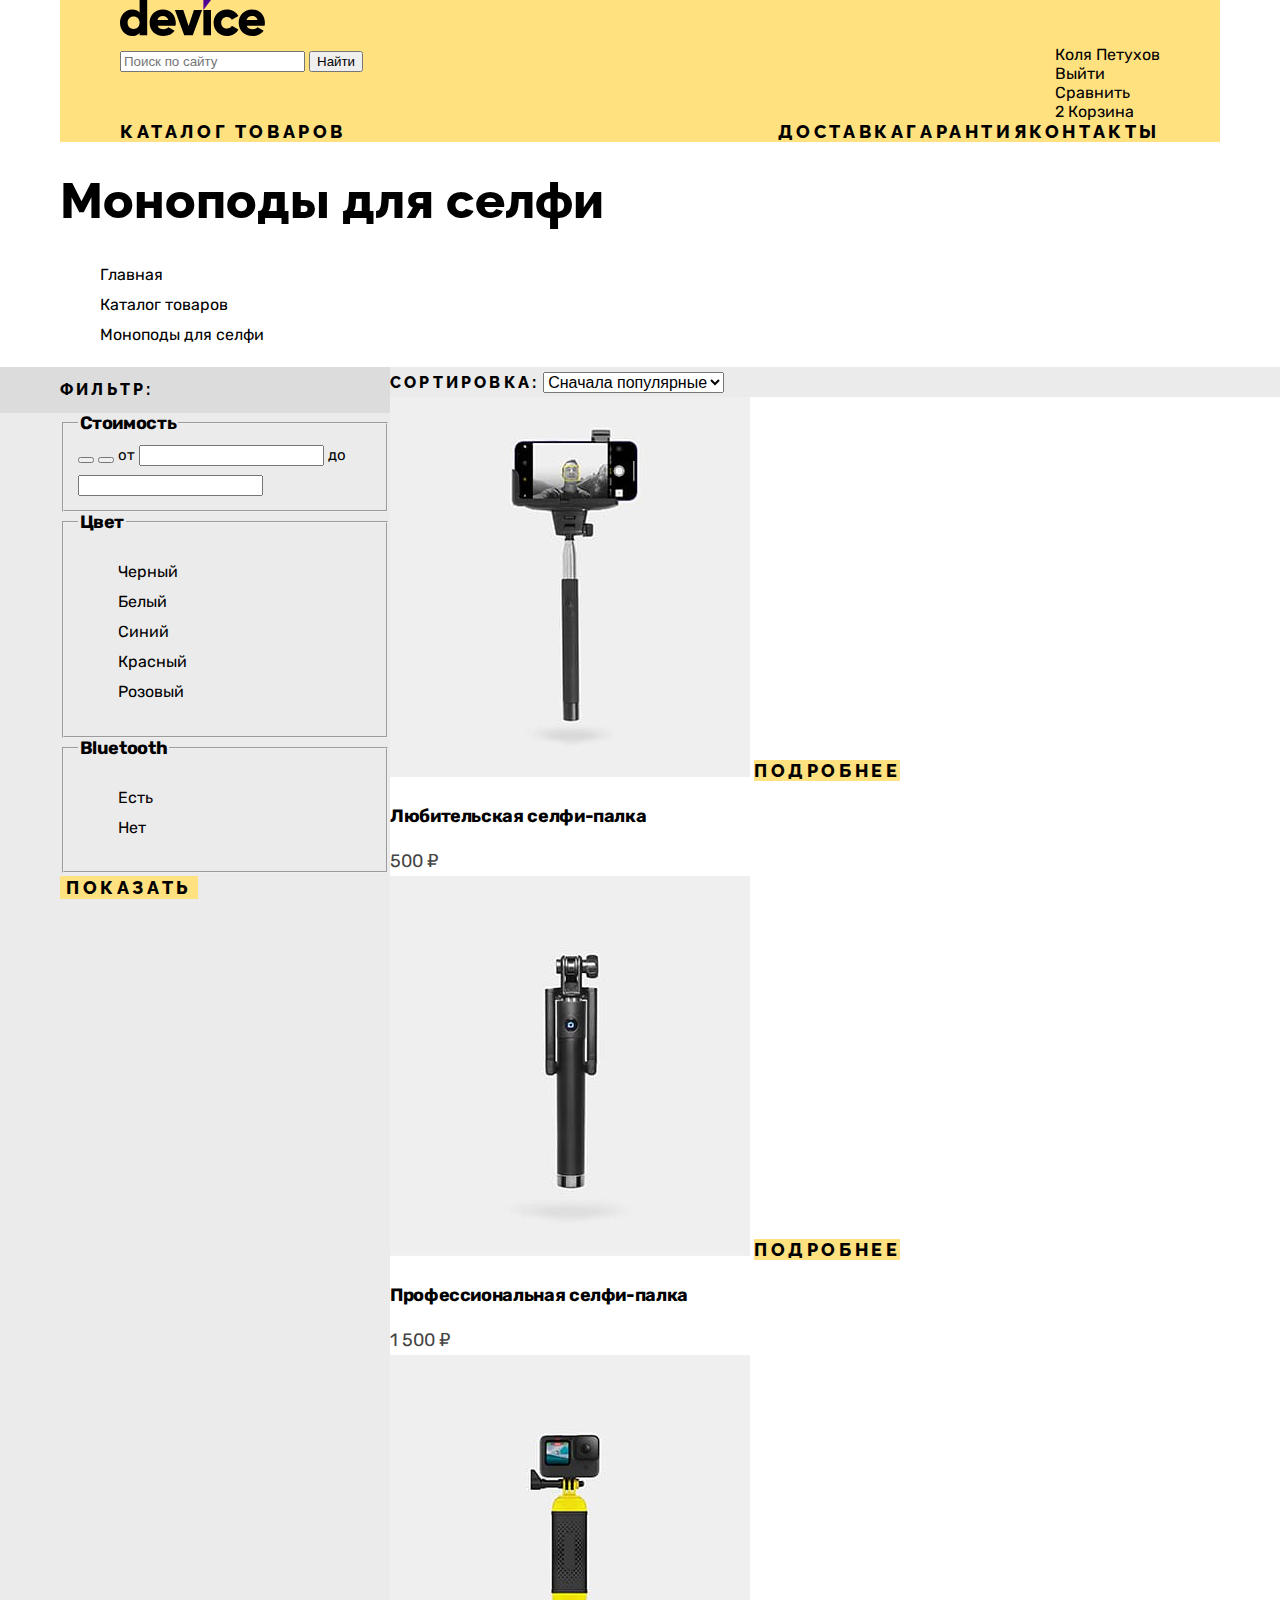
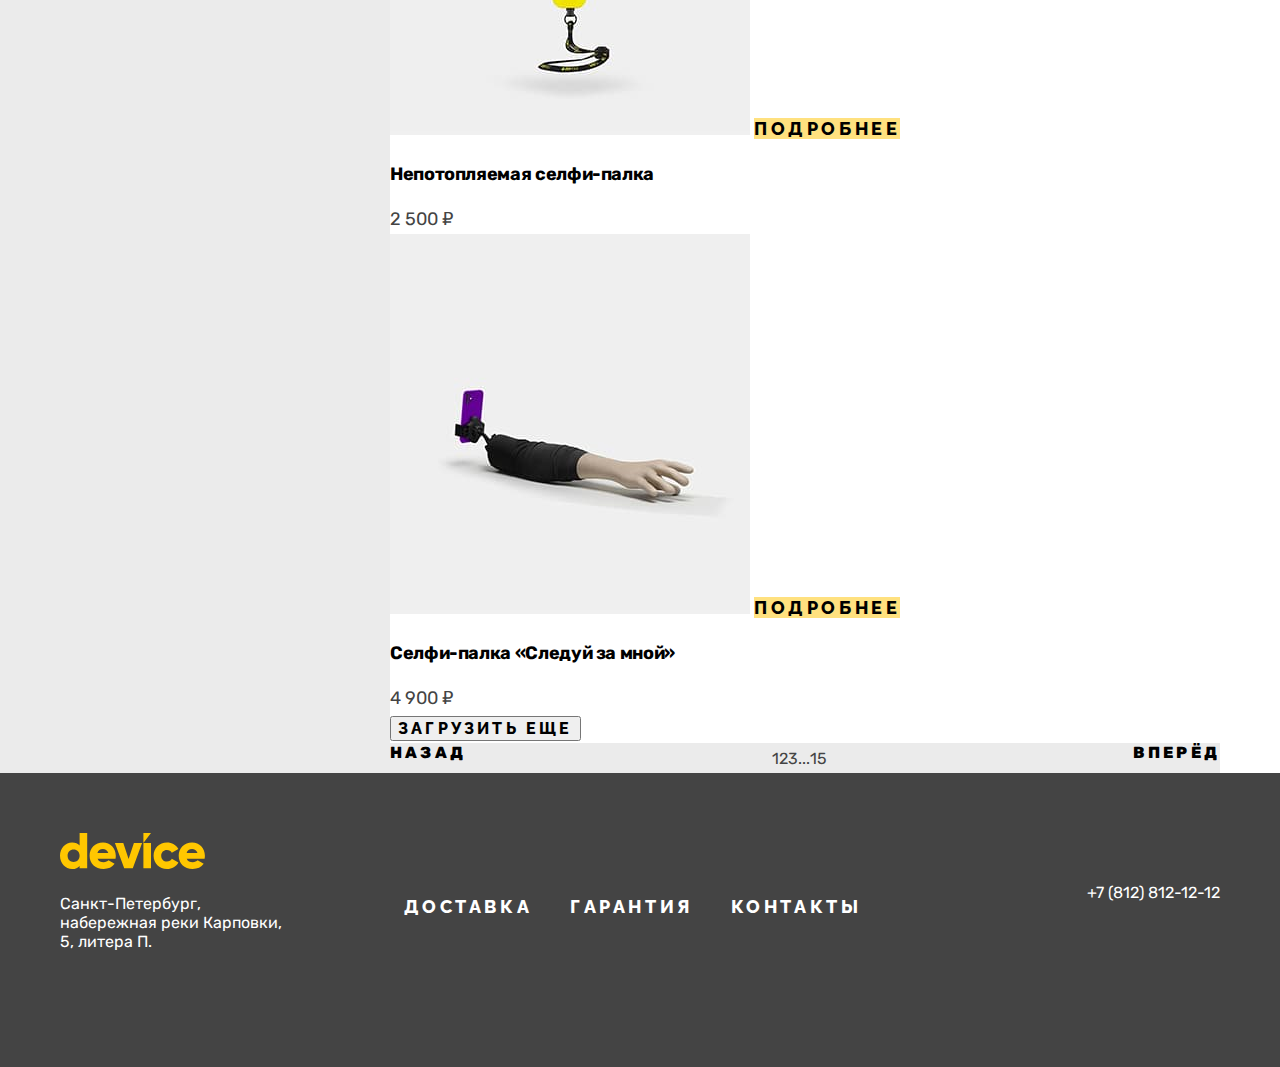
==== catalog.html @ b268086e "Сетка страницы и крупных блоков на флексах для главной страницы" ====
<!DOCTYPE html>
<html lang="ru">

<head>
  <meta charset="utf-8">
  <title>HTML Academy: Девайс</title>
  <link rel="stylesheet" href="style/style.css">
</head>

<body>
  <header class="page-header page-container">
    <a class="header-logo" href="index.html">
      <img class="header-logo__img" src="images/icon/logo.svg" width="145" height="36" alt="Device">
    </a>

    <div class="navigation">
      <form class="search-form" action="https://echo.htmlacademy.ru/" method="post">
        <label class="visually-hidden" for="search">Поиск</label>
        <input class="search-form__input" id="search" type="text" name="search-input" placeholder="Поиск по сайту">
        <button class="search-form__btn" type="submit">Найти</button>
      </form>
      <ul class="nav-user">
        <li class="nav-user__item">
          <a class="nav-user__link" href="#">Коля Петухов</a>
        <li class="nav-user__item">
          <a class="nav-user__link" href="#">Выйти</a>
        </li>
        <li class="nav-user__item">
          <a class="nav-user__link" href="#">Сравнить</a>
        </li>
        <li class="nav-user__item">
          <span class="visually-hidden">Товаров в корзине:</span>
          <span class="nav-user__basket-count">2</span>
          <a class="nav-user__link" href="#">Корзина</a>
        </li>
      </ul>
    </div>

    <nav class="main-nav">
      <ul class="main-nav__list">
        <li class="main-nav__item main-nav__item_catalog">
          <a class="main-nav__link" href="#">Каталог товаров</a>
          <ul class="sub-nav">
            <li class="sub-nav__item">
              <a class="sub-nav__link" href="#">Виртуальная реальность</a>
            </li>
            <li class="sub-nav__item">
              <a class="sub-nav__link" href="#">Моноподы для cелфи</a>
            </li>
            <li class="sub-nav__item">
              <a class="sub-nav__link" href="#">Экшн-камеры</a>
            </li>
            <li class="sub-nav__item">
              <a class="sub-nav__link" href="#">Фитнес-браслеты</a>
            </li>
            <li class="sub-nav__item">
              <a class="sub-nav__link" href="#">Умные часы</a>
            </li>
            <li class="sub-nav__item">
              <a class="sub-nav__link" href="#">Квадрокоптеры</a>
            </li>
          </ul>
        </li>
        <li class="main-nav__item">
          <a class="main-nav__link" href="#">Доставка</a>
        </li>
        <li class="main-nav__item">
          <a class="main-nav__link" href="#">Гарантия</a>
        </li>
        <li class="main-nav__item">
          <a class="main-nav__link" href="#">Контакты</a>
        </li>
      </ul>
    </nav>
  </header>

  <main class="main">
    <header class="inner-header page-container">
      <h1 class="inner-header__title title">Моноподы для селфи</h1>
      <ul class="breadcrumbs">
        <li class="breadcrumbs__item">
          <a class="breadcrumbs__link" href="index.html">Главная</a>
        </li>
        <li class="breadcrumbs__item">
          <a class="breadcrumbs__link" href="#">Каталог товаров</a>
        </li>
        <li class="breadcrumbs__item">
          <span class="breadcrumbs__link breadcrumbs__link_curent">Моноподы для селфи</span>
        </li>
      </ul>
    </header>


    <div class="main__container">
      <section class="filters">
        <div class="filters__conteiner filters__conteiner_gray">
          <div class="filters__header">
            <h2 class="filters__title">фильтр:</h2>
          </div>
        </div>

        <div class="filters__conteiner">
          <form class="filters__content filters-catalog" action="https://echo.atmlacademy.ru/" method="get">
            <fieldset class="filters-catalog__group">
              <legend class="filters-catalog__title">Стоимость</legend>
              <div class="range">
                <button class="range__toggle range__toggle_min" type="button">
                  <span class="visually-hidden">Изменить минимальную цену</span>
                </button>
                <button class="range__toggle range__toggle_max" type="button">
                  <span class="visually-hidden">Изменить максимальную цену</span>
                </button>
                <label class="range__toggle-label">
                  от <input class="range__toggle-input" type="number" name="min-price">
                </label>
                <label class="range__toggle-label">
                  до <input class="range__toggle-input" type="number" name="max-price">
                </label>
              </div>
            </fieldset>

            <fieldset class="filters-catalog__group">
              <legend class="filters-catalog__title">Цвет</legend>
              <ul class="control-list">
                <li class="control-list__item">
                  <label class="checkbox-control">
                    <input class="checkbox-control__input visually-hidden" type="checkbox" name="black">
                    <span class="checkbox-control__label">Черный</span>
                  </label>
                </li>
                <li class="control-list__item">
                  <label class="checkbox-control">
                    <input class="checkbox-control__input visually-hidden" type="checkbox" name="white">
                    <span class="checkbox-control__label">Белый</span>
                  </label>
                </li>
                <li class="control-list__item">
                  <label class="checkbox-control">
                    <input class="checkbox-control__input visually-hidden" type="checkbox" name="blue">
                    <span class="checkbox-control__label">Синий</span>
                  </label>
                </li>
                <li class="control-list__item">
                  <label class="checkbox-control">
                    <input class="checkbox-control__input visually-hidden" type="checkbox" name="red">
                    <span class="checkbox-control__label">Красный</span>
                  </label>
                </li>
                <li class="control-list__item">
                  <label class="checkbox-control">
                    <input class="checkbox-control__input visually-hidden" type="checkbox" name="pink">
                    <span class="checkbox-control__label">Розовый</span>
                  </label>
                </li>
              </ul>
            </fieldset>

            <fieldset class="filters-catalog__group">
              <legend class="filters-catalog__title">Bluetooth</legend>
              <ul class="control-list">
                <li class="control-list__item">
                  <label class="control-radio">
                    <input class="control-radio__input visually-hidden" type="radio" name="Bluetooth" value="yes">
                    <span class="control-radio__label">Есть</span>
                  </label>
                </li>
                <li class="control-list__item">
                  <label class="control-radio">
                    <input class="control-radio__input visually-hidden" type="radio" name="Bluetooth" value="no">
                    <span class="control-radio__label">Нет</span>
                  </label>
                </li>
              </ul>
            </fieldset>
            <button class="filters-catalog__btn btn" type="submit">Показать</button>
          </form>
        </div>
      </section>

      <section class="products">
        <h2 class="visually-hidden">Каталог товаров</h2>

        <div class="products__container products-sort">
          <div class="products__header products-sort__content">
            <form class="products-sort__form">
              <label class="products-sort__label" for="sorting">сортировка:</label>
              <select class="control-select" id="sorting" name="sorting">
                <option value="popular">Сначала популярные</option>
                <option value="cheap">Сначала дешевые</option>
                <option value="expensive">Сначала дорогие</option>
              </select>
              <button class="visually-hidden" type="submit">Отсортировать продукты</button>
            </form>

            <a class="products-sort__btn products-sort__btn_up" href="#">
              <span class="visually-hidden">От меньшего к большему</span>
            </a>
            <a class="products-sort__btn products-sort__btn_down" href="#">
              <span class="visually-hidden">От большего к меньшему</span>
            </a>
          </div>
        </div>

        <div class="products__container">
          <div class="products__content">
            <ul class="products__list">
              <li class="products__item">
                <a class="product-card" href="#">
                  <div class="product-card__picture">
                    <img class="product-card__img" src="images/products/product-1.jpg" width="360" height="380"
                      alt="Любительская селфи-палка">
                    <span class="product-card__btn btn">Подробнее</span>
                  </div>

                  <h3 class="product-card__title">Любительская селфи-палка</h3>
                  <b class="product-card__price">500 ₽</b>
                </a>
              </li>

              <li class="products__item">
                <a class="product-card" href="#">
                  <div class="product-card__picture">
                    <img class="product-card__img" src="images/products/product-2.jpg" width="360" height="380"
                      alt="Профессиональная селфи-палка">
                    <span class="product-card__btn btn">Подробнее</span>
                  </div>

                  <h3 class="product-card__title">Профессиональная селфи-палка</h3>
                  <b class="product-card__price">1 500 ₽</b>
                </a>
              </li>

              <li class="products__item">
                <a class="product-card" href="#">
                  <div class="product-card__picture">
                    <img class="product-card__img" src="images/products/product-3.jpg" width="360" height="380"
                      alt="Непотопляемая селфи-палка">
                    <span class="product-card__btn btn">Подробнее</span>
                  </div>

                  <h3 class="product-card__title">Непотопляемая селфи-палка</h3>
                  <b class="product-card__price">2 500 ₽</b>
                </a>
              </li>

              <li class="products__item">
                <a class="product-card" href="#">
                  <div class="product-card__picture">
                    <img class="product-card__img new" src="images/products/product-4.jpg" width="360" height="380"
                      alt="Селфи-палка «Следуй за мной»">
                    <span class="product-card__btn btn">Подробнее</span>
                  </div>

                  <h3 class="product-card__title">Селфи-палка «Следуй за мной»</h3>
                  <b class="product-card__price">4 900 ₽</b>
                </a>
              </li>
            </ul>

            <button class="products__show-more" type="button">Загрузить еще</button>

            <div class="pagination">
              <a class="pagination__btn pagination__btn_prev">Назад</a>
              <ul class="pagination__list">
                <li class="pagination__item">
                  <a class="pagination__link pagination__link_active">1</a>
                </li>
                <li class="pagination__item">
                  <a class="pagination__link" href="#">2</a>
                </li>
                <li class="pagination__item">
                  <a class="pagination__link" href="#">3</a>
                </li>
                <li class="pagination__item">
                  <a class="pagination__link" href="#">...</a>
                </li>
                <li class="pagination__item">
                  <a class="pagination__link" href="#">15</a>
                </li>
              </ul>
              <a class="pagination__btn pagination__btn_next" href="#">Вперёд</a>
            </div>
          </div>
        </div>
      </section>
    </div>
  </main>

  <footer class="page-footer">
    <div class="page-container">
      <div class="footer-logo">
        <img class="footer-logo__img" src="images/icon/logo-footer-2.svg" width="145" height="36" alt="Device">
      </div>

      <div class="footer-container">
        <address class="footer-address">
          <p class="footer-address__text">Санкт-Петербург, набережная реки Карповки, 5, литера П.</p>
        </address>
        <a class="footer-contacts-phone" href="tel:88128121212">+7 (812) 812-12-12</a>
        <nav class="footer-nav">
          <ul class="footer-nav__list">
            <li class="footer-nav__item">
              <a class="footer-nav__link" href="#">Доставка</a>
            </li>
            <li class="footer-nav__item">
              <a class="footer-nav__link" href="#">Гарантия</a>
            </li>
            <li class="footer-nav__item">
              <a class="footer-nav__link" href="#">Контакты</a>
            </li>
          </ul>
        </nav>
      </div>

      <div class="footer-container">
        <ul class="footer-social">
          <li class="footer-social__item">
            <a class="footer-social__btn" href="https://www.facebook.com/htmlacademy">
              <span class="visually-hidden">Фейсбук</span>
            </a>
          </li>
          <li class="footer-social__item">
            <a class="footer-social__btn" href="https://www.instagram.com/htmlacademy/">
              <span class="visually-hidden">Инстаграм</span>
            </a>
          </li>
          <li class="footer-social__item">
            <a class="footer-social__btn" href="https://twitter.com/htmlacademy_ru">
              <span class="visually-hidden">Твитер</span>
            </a>
          </li>
        </ul>

        <a class="logo-academy" href="https://htmlacademy.ru/">
          <span class="visually-hidden">Сделано в html-academy</span>
        </a>
      </div>
    </div>
  </footer>


</body>
---- style/style.css ----
@font-face {
    font-family: "Raleway";
    font-style: normal;
    font-weight: 800;
    src: url("../fonts/raleway/raleway-800.woff2") format("woff2");
    font-display: swap;
}

 @font-face {
    font-family: "Rubik";
    font-style: normal;
    font-weight: 400;
    src: url("../fonts/rubik/rubik-400.woff2") format("woff2");
    font-display: swap;
 }

 @font-face {
    font-family: "Rubik";
    font-style: normal;
    font-weight: 700;
    src: url("../fonts/rubik/rubik-700.woff2") format("woff2");
    font-display: swap;
 }

   @font-face {
    font-family: "Rubik";
    font-style: normal;
    font-weight: 800;
    src: url("../fonts/rubik/rubik-800.woff2") format("woff2");
    font-display: swap;
}

html {
    height: 100%;
}

body {
    margin: 0;
    padding: 0;
    display: flex;
    flex-direction: column;
    min-height: 100%;
    font-family: "Rubik", "Arial", sans-serif;
    font-weight: 400;
    font-size: 18px;
    line-height: 30px;
    color: #444444;
    background-color: #FFFFFF;
}

.btn {
    font-family: "Raleway", "Arial", sans-serif;
    font-weight: 800;
    font-size: 18px;
    line-height: 21px;
    letter-spacing: 0.2em;
    text-transform: uppercase;
    text-decoration: none;
    text-align: center;
    color: #000000;
    background-color: #FFE17F;
    border: 0;
}

.title {
    font-family: "Raleway", "Arial", sans-serif;
    font-weight: 800;
    font-size: 50px;
    line-height: 50px;
}

.visually-hidden {
    display: none;
}

.page-container {
    width: 1160px;
    margin: 0 auto; 
}

.main {
    flex-grow: 1;
}

.page-header {
    color: #000000;
    background-color: #FFE17F;
}

.header-logo {
    margin-left: 60px;
}

.navigation {
    display: flex;
    margin: 0 60px;
}

.search-form {
    width: 480px;
}

.nav-user {
    max-width: 595px;
    margin: 0 0 0 auto;
    padding: 0;
    font-size: 16px;
    line-height: 19px;
}

.nav-user__item  {
    list-style: none;
}

.nav-user__link {
    text-decoration: none;
    color: #000000;
}

.main-nav {
    position: relative;
}

.main-nav__list {
    display: flex;
    margin: 0 60px;
    padding: 0;
    list-style: none;
}

.main-nav__item {
    font-family: "Raleway", "Arial", sans-serif;
    font-weight: 800;
    line-height: 21px;
}

.main-nav__item_catalog {
    flex-grow: 1;
}

.main-nav__link {
    letter-spacing: 0.2em;
    text-transform: uppercase;
    text-decoration: none;
    color: #000000;
}

.sub-nav {
    display: none;

    position: absolute;
    left: 0;
    top: 52px;

    width: 100%;
    margin: 0;
    padding: 0 60px;
    box-sizing: border-box;
    list-style: none;

    font-family: "Rubik", "Arial", sans-serif;
    font-weight: 400;
    font-size: 16px;
    line-height: 18px;
    color: #000000;
    background-color: #FFE17F;
}

.sub-nav__link {
    text-decoration: none;
    color: #000000;
}

.main-container {
    flex-grow: 1;
}

.product-slider {
    color: #444444;
    background-color: #FFE17F;
}

.slider-card {
    display: flex;
    justify-content: space-between;
}

.slider-card__galery {
    width: 560px;
}

.slider-card__info {
    width: 560px;
}

.slider-card__number {
    font-family: "Rubik", "Arial", sans-serif;
    font-style: normal;
    font-weight: 800;
    font-size: 180px;
    line-height: 30px;
    color: #FFFFFF;
}

.slider-card__description dd {
    color: #444444;
}

.slider-card__title {
    color: #000000;
}

.main-nav__item {
    color: #444444;
}

.slider-card__feature dt {
    font-size: 36px;
    line-height: 30px;
    color: #000000;
}

.slider-card__feature dd {
    font-size: 16px;
}

.assortiment {
    font-family: "Raleway", "Arial", sans-serif;
    font-weight: 800;
    font-size: 18px;
    line-height: 24px;
}

.assortiment__list {
    display: flex;
    justify-content: space-between;
    margin: 0;
    padding: 0;
    list-style: none;  
}

.assortiment__item {
    width: 160px;
}

.assortiment__link {
    text-decoration: none;
}

.assortiment__text {
    letter-spacing: -0.02em;
    color: #000000;
}

.services {
    color: #444444;
    background-color: #F0F0F0;
}

.services__container {
    display: flex;
}

.services__list {
    display: flex;
    flex-direction: column;
    justify-content: center;
    margin: 0;
    padding: 0 115px 0 0;
    list-style: none;
}

.services__content {
    width: 487px;
    margin-left: 116px;
}

.service-about:nth-child(2),
.service-about:nth-child(3) {
    display: none;
} 

.service-about__title {
    color: #000000;
}

.delivery {
    text-align: center;
    color: #444444;
    background-color: #F0F0F0;
} 

.delivery__btn {
    font-family: "Raleway", "Arial", sans-serif;
    font-weight: 800;
    font-size: 20px;
    line-height: 23px;
    text-align: center;
    letter-spacing: 0.2em;
    text-decoration: none;
    text-transform: uppercase; 
    color: #000000; 
}

.info {
    display: flex;
    justify-content: space-between;
}

.about-us {
    width: 560px;
}

.about-us__title {
    color: #000000;
}

.about-us__list {
    font-family: "Rubik", "Arial", sans-serif;
    font-weight: 700;
    font-size: 18px;
    line-height: 20px;
    color: #000000;
}

.contacts {
    width: 560px;
}

.contacts__title {
    color: #000000;
}

.contacts__subtitle {
    font-family: "Rubik", "Arial", sans-serif;
    font-style: normal;
    font-weight: 700;
    font-size: 24px;
    line-height: 30px;
}

.contacts__address {
    font-style: normal;
}

.contacts__schedule {
    list-style: none;
}

.contacts__phone {
    color: #444444;
}

.subscription {
    color: #444444;
    background-color: #F0F0F0;;
}

.subscription__container {
    display: flex;
    justify-content: space-between;
    align-items: baseline;
}

.subscription__title {
    width: 560px;
    color: #000000;
}

.subscription__text {
    width: 560px;
    margin: 0;
    padding: 0;
}

.subscription__form {
    display: flex;
    justify-content: space-between;
}

.page-footer {
    padding: 60px 0;
    color: #FFFFFF;
    background-color: #444444;
}

.footer-container {
    display: flex;
    justify-content: space-between;
}

.footer-address {
    width: 238px;
    font-size: 16px;
    line-height: 19px;
    font-style: normal;
    color: #FFFFFF;
}

.footer-nav__list {
    display: flex;
    justify-content: space-between;
    align-items: center;
    width: 458px;
    font-family: "Raleway", "Arial", sans-serif;
    font-weight: 800;
    font-size: 18px;
    line-height: 21px;
    letter-spacing: 0.2em;
    text-transform: uppercase;
}

.footer-nav__item {
    list-style: none;
}

.footer-nav__link {
    text-decoration: none;
    color: #FFFFFF;
}

.footer-contacts-phone {
    order: 2;
    width: 293px;
    font-size: 16px;
    text-align: end;
    text-decoration: none;
    color: #FFFFFF;
}

.footer-social {
    display: flex;
    justify-content: space-between;
    width: 150px;
    margin: 0;
    margin-left: 425px;
    padding: 0;
}

.footer-social__item {
    list-style: none;
}

.footer-social__btn {
    display: block;
    width: 40px;
    height: 40px;
    text-decoration: none;
    color: #FFFFFF;
}

.logo-academy {
    width: 115px;
    height: 35px;
    color: #FFC700;
}

.inner-header__title {
    color: #000000;
}

.main__container {
    display: flex;
}

.breadcrumbs {
    list-style: none;
}

.breadcrumbs__link {
    font-size: 16px;
    line-height: 19px;
    text-decoration: none;
    color: #000000;
}

.filters {
    flex-grow: 1;
    flex-basis: 330px;
    color: #000000;
    background-color: #EBEBEB;
}

.filters__conteiner {
    display: flex;
    justify-content: flex-end;
}

.filters__conteiner_gray {
    background-color: #DCDCDC;
}

.filters__header,
.filters__content {
    width: 330px;
}

.filters__title {
    font-family: "Raleway", "Arial", sans-serif;
    font-style: normal;
    font-weight: 800;
    font-size: 16px;
    line-height: 19px;
    letter-spacing: 0.2em;
    text-transform: uppercase;
    color: #000000;
}

.filters-catalog__title {
    font-weight: 700;
    font-size: 18px;
    line-height: 20px;
    letter-spacing: -0.02em;
    color: #000000;
}

.range__toggle-label {
    font-size: 15px;
    line-height: 18px;
    text-align: center;
}

.control-list__item {
    list-style: none;
}

.checkbox-control {
    color: #000000;
    font-size: 16px;
    line-height: 19px;  
}

.control-radio__label {
    font-size: 16px;
    line-height: 19px;
}

.products-sort {
    color: #000000;
    background-color: #EBEBEB;
}

.products-sort__label {
    font-family: "Raleway", "Arial", sans-serif;
    font-style: normal;
    font-weight: 800;
    font-size: 16px;
    line-height: 19px;
    letter-spacing: 0.2em;
    text-transform: uppercase;
    color: #000000;
}

.control-select {
    font-style: normal;
    font-weight: normal;
    font-size: 16px;
    line-height: 19px;
    color: #000000;
}

.products {
    flex-grow: 1;
    flex-basis: 830px;
}

.products__container {
    display: flex;
    justify-content: flex-start;
}

.products__header,
.products__content {
    width: 830px;
}

.products__list {
    margin: 0;
    padding: 0;
    list-style: none;
}

.product-card {
    text-decoration: none;
}

.product-card__title {
    font-family: "Rubik", "Arial", sans-serif;
    font-style: normal;
    font-weight: 700;
    font-size: 18px;
    line-height: 24px;
    letter-spacing: -0.02em;
    color: #000000;
}

.product-card__price {
    font-style: normal;
    font-weight: normal;
    font-size: 18px;
    line-height: 21px;
    color: #444444;
}

.products__show-more {
    font-family: "Raleway", "Arial", serif;
    font-weight: 800;
    font-size: 16px;
    line-height: 19px;
    align-items: center;
    text-align: center;
    letter-spacing: 0.2em;
    text-transform: uppercase;
    color: #000000;
}

.pagination {
    display: flex;
    justify-content: space-between;
    color: #000000;
    background-color: #EBEBEB;
}

.pagination__btn {
    font-style: normal;
    font-weight: 800;
    font-size: 16px;
    line-height: 19px;
    align-items: center;
    letter-spacing: 0.2em;
    text-transform: uppercase;
    text-decoration: none;
    color: #000000;
}

.pagination__list {
    display: flex;
    justify-content: space-between;
    margin: 0;
    padding: 0; 
}

.pagination__item {
    list-style: none;
}

.pagination__link {
    font-size: 16px;
    line-height: 19px;
    text-decoration: none;
    text-align: center;
    color: #444444;
}
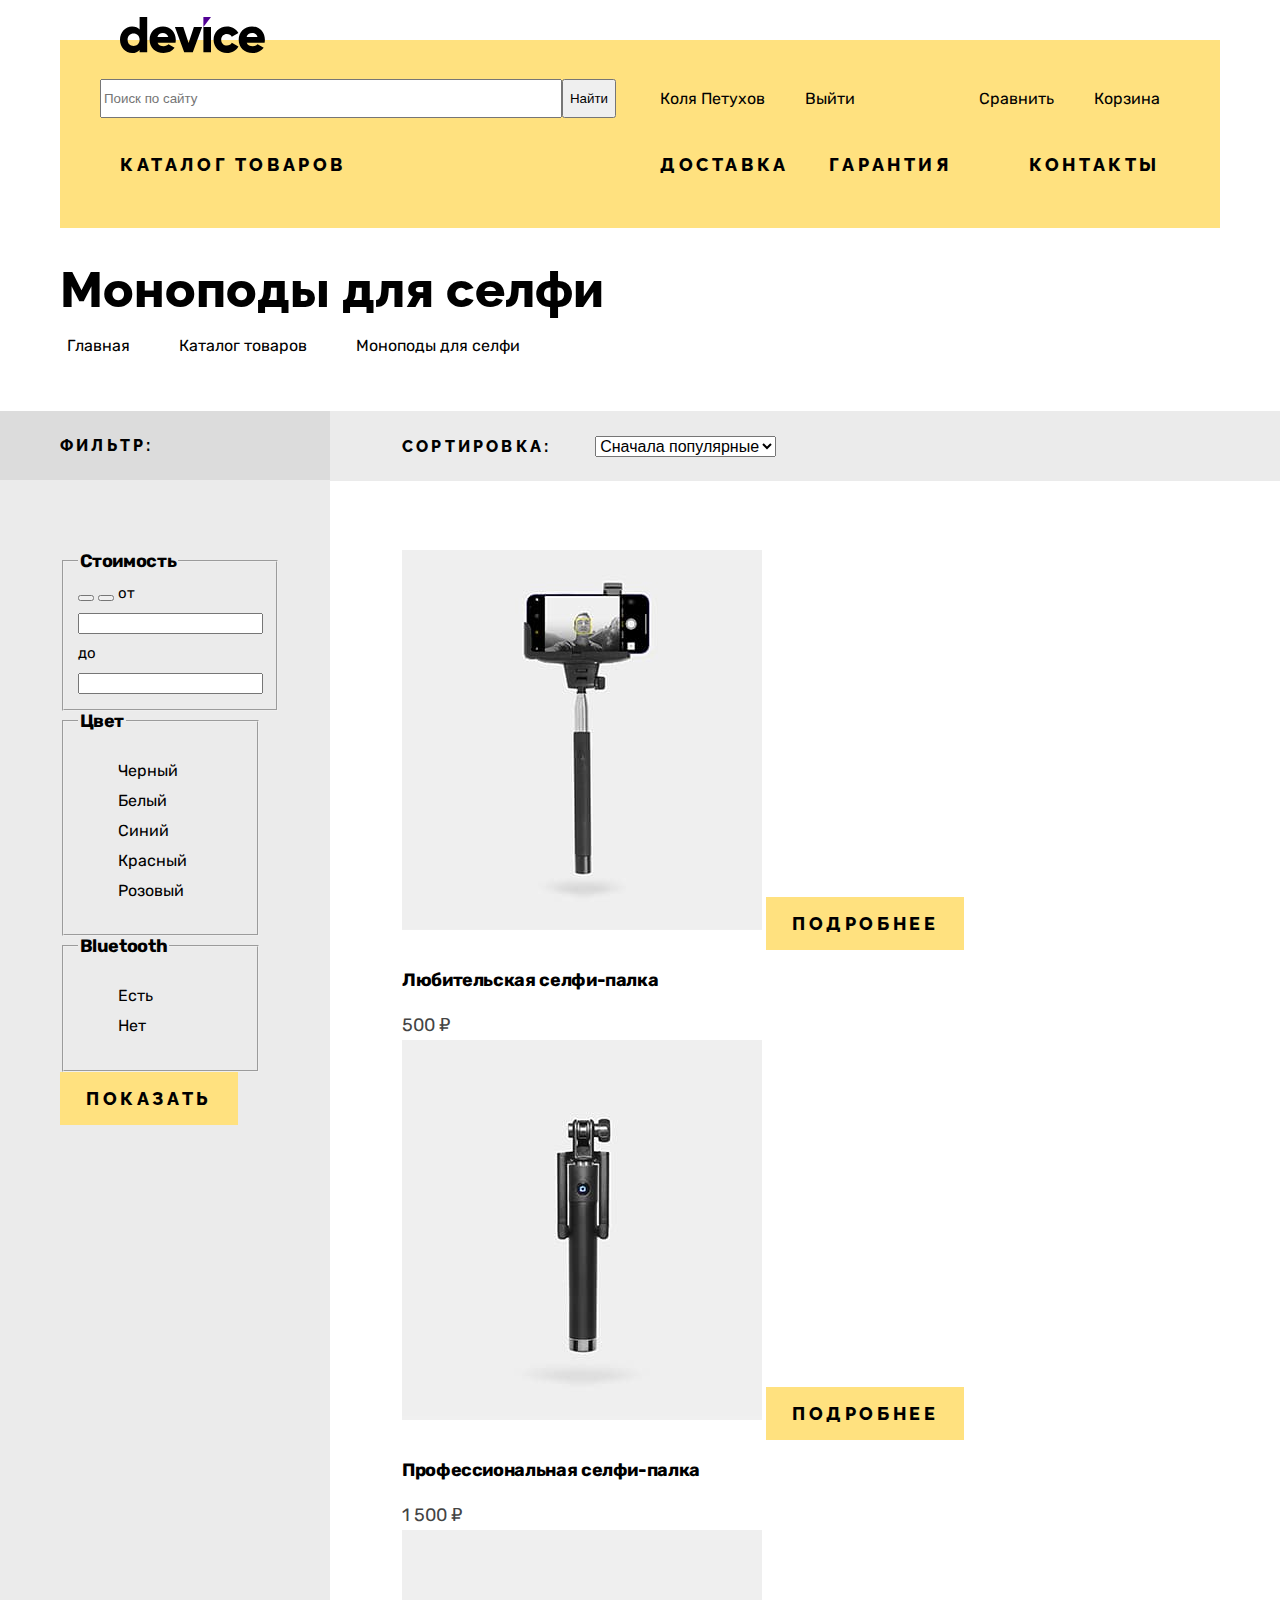
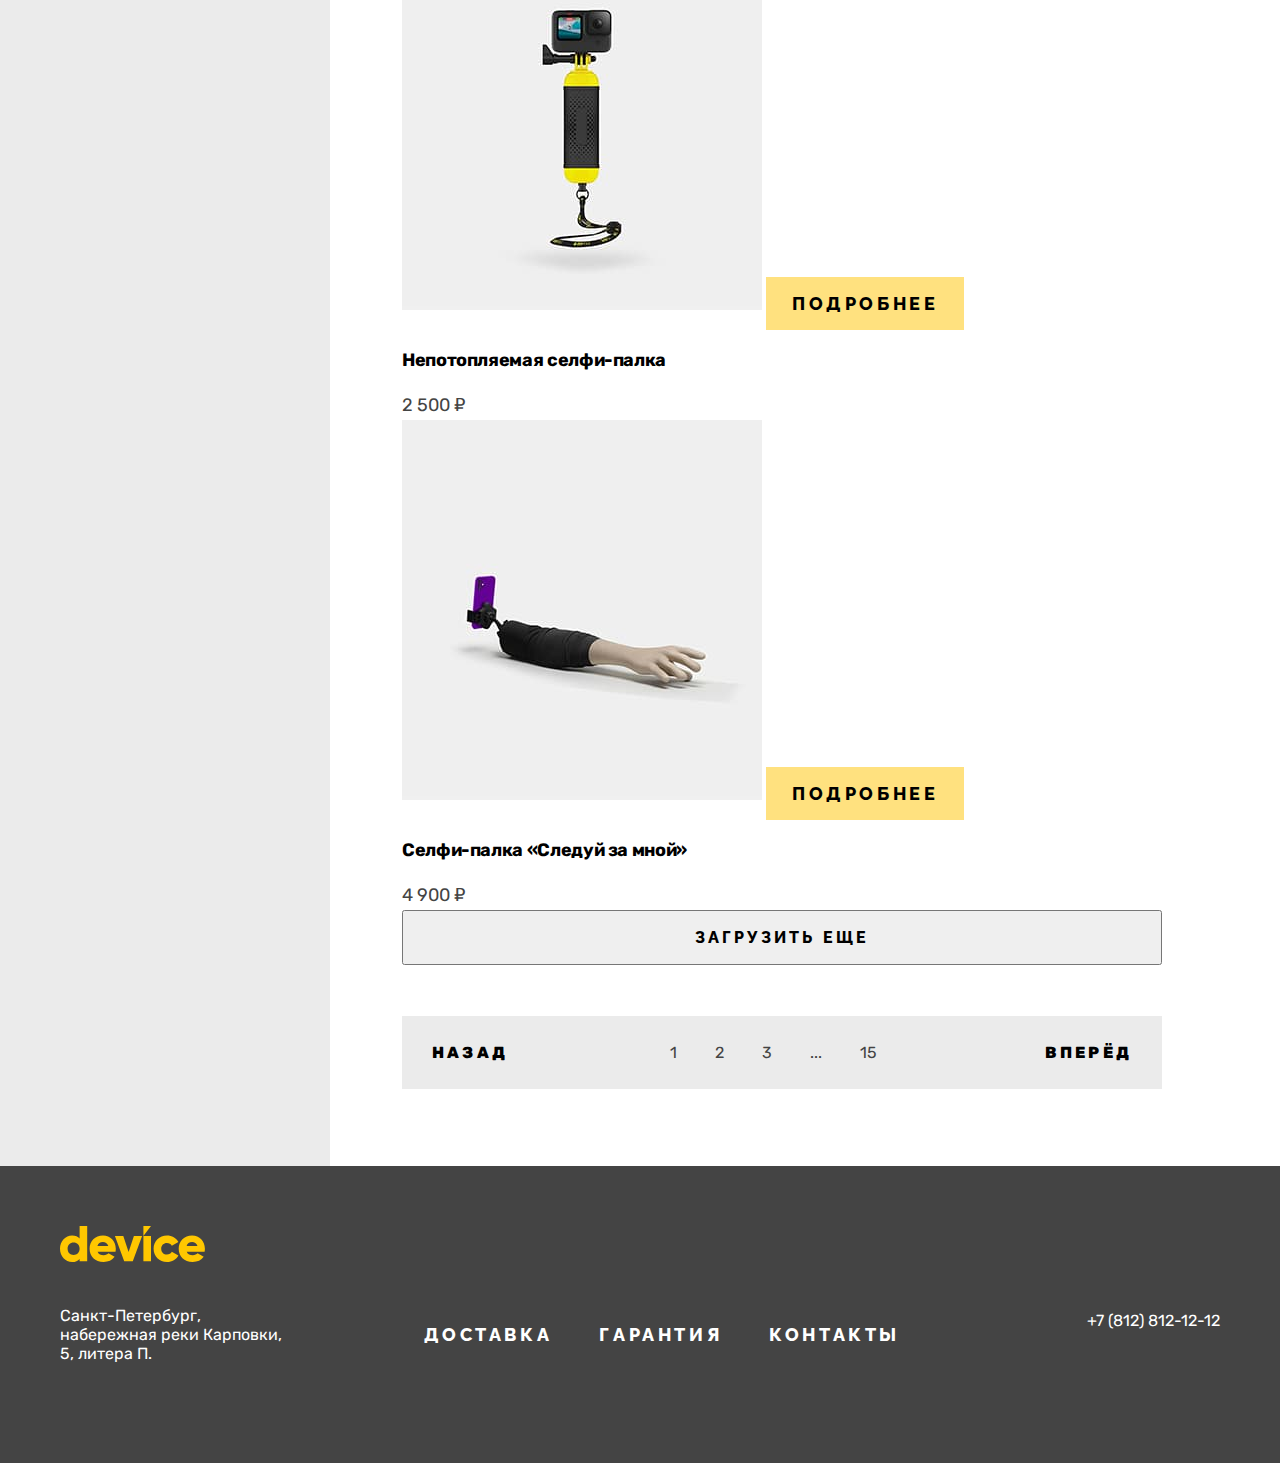
==== commit 34961759: "Микросетки на флексах для всех страниц" ====
--- a/catalog.html
+++ b/catalog.html
@@ -25,7 +25,7 @@
         <li class="nav-user__item">
           <a class="nav-user__link" href="#">Выйти</a>
         </li>
-        <li class="nav-user__item">
+        <li class="nav-user__item nav-user__item_compare">
           <a class="nav-user__link" href="#">Сравнить</a>
         </li>
         <li class="nav-user__item">
@@ -39,7 +39,7 @@
     <nav class="main-nav">
       <ul class="main-nav__list">
         <li class="main-nav__item main-nav__item_catalog">
-          <a class="main-nav__link" href="#">Каталог товаров</a>
+          <a class="main-nav__link" href="catalog.html">Каталог товаров</a>
           <ul class="sub-nav">
             <li class="sub-nav__item">
               <a class="sub-nav__link" href="#">Виртуальная реальность</a>
@@ -288,9 +288,9 @@
 
   <footer class="page-footer">
     <div class="page-container">
-      <div class="footer-logo">
+      <a class="footer-logo" href="index.html">
         <img class="footer-logo__img" src="images/icon/logo-footer-2.svg" width="145" height="36" alt="Device">
-      </div>
+      </a>
 
       <div class="footer-container">
         <address class="footer-address">
--- a/style/style.css
+++ b/style/style.css
@@ -50,6 +50,8 @@
 }
 
 .btn {
+    display: inline-block;
+    padding: 16px 26px;
     font-family: "Raleway", "Arial", sans-serif;
     font-weight: 800;
     font-size: 18px;
@@ -71,7 +73,13 @@
 }
 
 .visually-hidden {
-    display: none;
+    position: absolute;
+    clip: rect(1px, 1px, 1px, 1px);
+    padding: 0;
+    border: 0;
+    height: 1px;
+    width: 1px;
+    overflow: hidden; 
 }
 
 .page-container {
@@ -84,66 +92,117 @@
 }
 
 .page-header {
-    color: #000000;
-    background-color: #FFE17F;
+    padding: 17px 40px 38px 40px;
+    box-sizing: border-box;
+    color: #000000;
+    background-image: linear-gradient(to bottom, transparent 40px, #FFE17F 40px, #FFE17F);
+}
+
+.page-header_main {
+    padding-bottom: 0;
 }
 
 .header-logo {
-    margin-left: 60px;
+    display: inline-block;
+    margin-left: 20px;
+    margin-bottom: 26px;
+    width: 145px; 
+    height: 36px;
 }
 
 .navigation {
     display: flex;
-    margin: 0 60px;
+    margin-bottom: 21px;
 }
 
 .search-form {
-    width: 480px;
-}
+    display: flex;
+    width: 540px;
+    padding-right: 24px;
+    box-sizing: border-box;
+}
+
+.search-form__input {
+    flex-grow: 1;
+}
+
 
 .nav-user {
-    max-width: 595px;
-    margin: 0 0 0 auto;
+    display: flex;
+    flex-grow: 1;
+    flex-wrap: wrap;
+    margin: 0;
     padding: 0;
     font-size: 16px;
     line-height: 19px;
 }
 
 .nav-user__item  {
-    list-style: none;
+    display: inline-block;
+    list-style: none;
+}
+
+.nav-user__item_compare {
+    margin-left: auto;
 }
 
 .nav-user__link {
-    text-decoration: none;
-    color: #000000;
+    display: block;
+    padding: 10px 20px;
+    text-decoration: none;
+    color: #000000;
+}
+
+.nav-user__link:focus {
+    padding: 8px 18px;
+    border: 2px solid #AF4FFF;
+    border-radius: 25px;
 }
 
 .main-nav {
+    margin: 0;
     position: relative;
 }
 
 .main-nav__list {
     display: flex;
-    margin: 0 60px;
+    margin: 0;
     padding: 0;
     list-style: none;
 }
 
 .main-nav__item {
+    display: block;
     font-family: "Raleway", "Arial", sans-serif;
     font-weight: 800;
     line-height: 21px;
 }
 
+.main-nav__item:last-child {
+    margin-left: auto;
+}
+
+.nav-user__basket-count {
+    display: none;
+}
+
 .main-nav__item_catalog {
-    flex-grow: 1;
+    width: 540px;
 }
 
 .main-nav__link {
+    display: inline-block;
+    padding: 15px 20px;
     letter-spacing: 0.2em;
     text-transform: uppercase;
     text-decoration: none;
     color: #000000;
+}
+
+.main-nav__link:focus {
+    padding: 13px 18px;
+    border: 2px solid #AF4FFF;
+    border-radius: 25px;
 }
 
 .sub-nav {
@@ -177,13 +236,15 @@
 }
 
 .product-slider {
+    position: relative;
+    margin-bottom: 70px;
     color: #444444;
-    background-color: #FFE17F;
 }
 
 .slider-card {
     display: flex;
     justify-content: space-between;
+    background-image: linear-gradient(to bottom, #FFE17F 150px, transparent 150px, transparent);
 }
 
 .slider-card__galery {
@@ -191,41 +252,93 @@
 }
 
 .slider-card__info {
+    position: relative;
     width: 560px;
 }
 
 .slider-card__number {
+    position: absolute;
+    top: 5px;
+    right: 50px;
+    margin: 0;
+    padding: 0;
     font-family: "Rubik", "Arial", sans-serif;
     font-style: normal;
     font-weight: 800;
     font-size: 180px;
-    line-height: 30px;
+    line-height: 180px;
     color: #FFFFFF;
 }
 
+.slider-card__description {
+    margin: 0;
+    padding: 0;
+    padding-top: 121px;
+}
+
 .slider-card__description dd {
+    margin: 0 0 30px 0;
+    padding: 0;
     color: #444444;
 }
 
 .slider-card__title {
-    color: #000000;
+    position: relative;
+    margin-bottom: 19px;
+    color: #000000;
+}
+
+.slider-card__link {
+    margin-bottom: 70px;
 }
 
 .main-nav__item {
     color: #444444;
 }
 
+.slider-card__feature {
+    display: flex;
+    flex-wrap: wrap;
+    margin: 0;
+    padding: 0;
+}
+
+.slider-card__feature-item {
+    margin-right: 30px;
+}
+
 .slider-card__feature dt {
+    margin-bottom: 10px;
     font-size: 36px;
     line-height: 30px;
     color: #000000;
 }
 
 .slider-card__feature dd {
-    font-size: 16px;
+    margin: 0;
+    padding: 0;
+    font-size: 16px;
+}
+
+.product-slider__nav {
+    position: absolute;
+    right: 0;
+    top: 340px
+}
+
+.product-slider__pagination {
+    display: flex;
+    justify-content: space-between;
+    margin: 0;
+    padding: 0;
+}
+
+.product-slider__pagination-item {
+    margin-right: 20px;
 }
 
 .assortiment {
+    margin-bottom: 70px;
     font-family: "Raleway", "Arial", sans-serif;
     font-weight: 800;
     font-size: 18px;
@@ -234,6 +347,7 @@
 
 .assortiment__list {
     display: flex;
+    flex-wrap: wrap;
     justify-content: space-between;
     margin: 0;
     padding: 0;
@@ -245,17 +359,23 @@
 }
 
 .assortiment__link {
+    display: block;
+    padding: 193px 0 0 0;
     text-decoration: none;
 }
 
 .assortiment__text {
+    margin: 0;
+    padding: 0;
     letter-spacing: -0.02em;
     color: #000000;
 }
 
 .services {
+    margin-bottom: 90px;
+    padding-bottom: 70px;
     color: #444444;
-    background-color: #F0F0F0;
+    background-image: linear-gradient(to bottom, transparent 100px, #F0F0F0 100px, #F0F0F0 388px, transparent 388px, transparent);
 }
 
 .services__container {
@@ -264,16 +384,31 @@
 
 .services__list {
     display: flex;
+    width: 273px;
     flex-direction: column;
-    justify-content: center;
-    margin: 0;
-    padding: 0 115px 0 0;
-    list-style: none;
+    margin: 0;
+    padding: 80px 0 70px 0;
+    list-style: none;
+    border-right: 7px solid #000000;
+}
+
+.services__item {
+    margin-bottom: 25px;
+}
+
+.services__item:last-child {
+    margin-bottom: 0;
+}
+
+.services__btn {
+    width: 160px;
+    text-align: center;
+    padding: 10px 0;
 }
 
 .services__content {
-    width: 487px;
-    margin-left: 116px;
+    width: 497px;
+    padding: 70px 0 0 116px;
 }
 
 .service-about:nth-child(2),
@@ -282,16 +417,26 @@
 } 
 
 .service-about__title {
-    color: #000000;
+    margin: 0 0 30px 0;
+    padding: 0;
+    color: #000000;
+}
+
+.service-about__text {
+    margin: 0;
+    padding: 0;
 }
 
 .delivery {
+    margin-bottom: 97px;
     text-align: center;
     color: #444444;
     background-color: #F0F0F0;
 } 
 
 .delivery__btn {
+    display: block;
+    padding: 37px 0 40px 0;
     font-family: "Raleway", "Arial", sans-serif;
     font-weight: 800;
     font-size: 20px;
@@ -306,33 +451,70 @@
 .info {
     display: flex;
     justify-content: space-between;
+    padding: 50px 0 87px 0;
 }
 
 .about-us {
+    display: flex;
+    flex-direction: column;
+    align-items: flex-start;
+    padding-right: 50px;
     width: 560px;
 }
 
 .about-us__title {
-    color: #000000;
+    margin: 0 0 26px 0;
+    padding: 0;
+    color: #000000;
+}
+
+.about-us__text {
+    margin: 0 0 30px 0;
+    padding: 0;
 }
 
 .about-us__list {
+    margin: 40px 0 0 0;
+    padding: 0;
     font-family: "Rubik", "Arial", sans-serif;
     font-weight: 700;
     font-size: 18px;
     line-height: 20px;
-    color: #000000;
+    list-style: none;
+    color: #000000;
+}
+
+.about-us__item {
+    margin-bottom: 20px;
+    padding-left: 26px;
+}
+
+.about-us__link {
+    margin: auto 0 0 0;
 }
 
 .contacts {
+    display: flex;
+    flex-direction: column;
+    align-items: flex-start;
+    padding-left: 50px;
     width: 560px;
 }
 
 .contacts__title {
-    color: #000000;
+    margin: 0 0 26px 0;
+    padding: 0;
+    color: #000000;
+}
+
+.contacts__text {
+    margin: 0 0 30px 0;
+    padding: 0;
 }
 
 .contacts__subtitle {
+    margin: 0 0 15px 0;
+    padding: 0;
     font-family: "Rubik", "Arial", sans-serif;
     font-style: normal;
     font-weight: 700;
@@ -341,18 +523,31 @@
 }
 
 .contacts__address {
-    font-style: normal;
+    margin-bottom: 30px;
+    font-style: normal;
+}
+
+.contacts__address_text {
+    margin: 0;
+    padding: 0;
 }
 
 .contacts__schedule {
-    list-style: none;
-}
-
-.contacts__phone {
+    margin: 0 0 30px 0;
+    padding: 0;
+    list-style: none;
+}
+
+.contacts__address_phone {
     color: #444444;
 }
 
+.contacts__link {
+    margin: auto 0 0 0;
+}
+
 .subscription {
+    padding: 75px 0 131px 0;
     color: #444444;
     background-color: #F0F0F0;;
 }
@@ -360,11 +555,18 @@
 .subscription__container {
     display: flex;
     justify-content: space-between;
-    align-items: baseline;
+    align-items: center;
+    margin-bottom: 40px;
+}
+
+.subscription__container:last-child {
+    margin-bottom: 0;
 }
 
 .subscription__title {
     width: 560px;
+    margin: 0;
+    padding: 0;
     color: #000000;
 }
 
@@ -376,7 +578,18 @@
 
 .subscription__form {
     display: flex;
-    justify-content: space-between;
+    width: 861px;
+    justify-content: space-between;
+}
+
+.subscription__input {
+    flex-grow: 1;
+}
+
+.subscription__btn {
+    background: none;
+    border: 3px solid #000000;
+    box-sizing: border-box;;
 }
 
 .page-footer {
@@ -390,12 +603,22 @@
     justify-content: space-between;
 }
 
+.footer-logo {
+    display: inline-block;
+    margin-bottom: 35px;
+    text-decoration: none;
+}
+
 .footer-address {
     width: 238px;
     font-size: 16px;
     line-height: 19px;
     font-style: normal;
     color: #FFFFFF;
+}
+
+.footer-address__text {
+    margin: 0;
 }
 
 .footer-nav__list {
@@ -412,10 +635,12 @@
 }
 
 .footer-nav__item {
+    margin-right: 7px;
     list-style: none;
 }
 
 .footer-nav__link {
+    padding: 14px 20px 15px 20px;
     text-decoration: none;
     color: #FFFFFF;
 }
@@ -457,6 +682,8 @@
 }
 
 .inner-header__title {
+    margin: 37px 0 14px 0;
+    padding: 0;
     color: #000000;
 }
 
@@ -464,11 +691,25 @@
     display: flex;
 }
 
+.inner-header {
+    margin-bottom: 49px;
+}
+
 .breadcrumbs {
-    list-style: none;
+    display: flex;
+    flex-wrap: wrap;
+    margin: 0;
+    padding: 0;
+    list-style: none;
+}
+
+.breadcrumbs__item {
+    margin-right: 35px;
 }
 
 .breadcrumbs__link {
+    display: block;
+    padding: 7px;
     font-size: 16px;
     line-height: 19px;
     text-decoration: none;
@@ -488,15 +729,23 @@
 }
 
 .filters__conteiner_gray {
+    padding: 25px 0;
     background-color: #DCDCDC;
+}
+
+.filters__content {
+    padding: 71px 69px 77px 59px;
 }
 
 .filters__header,
 .filters__content {
     width: 330px;
+    box-sizing: border-box;
+    padding-left: 60px;
 }
 
 .filters__title {
+    margin: 0;
     font-family: "Raleway", "Arial", sans-serif;
     font-style: normal;
     font-weight: 800;
@@ -570,9 +819,23 @@
     justify-content: flex-start;
 }
 
+.products-sort {
+    padding: 20px 72px;
+}
+
+.products-sort__label {
+    margin-right: 40px;
+}
+
 .products__header,
 .products__content {
     width: 830px;
+}
+
+.products__content {
+    box-sizing: border-box;
+    padding: 69px 0 77px 72px;
+
 }
 
 .products__list {
@@ -604,6 +867,9 @@
 }
 
 .products__show-more {
+    width: 760px;
+    height: 55px;
+    margin-bottom: 51px;
     font-family: "Raleway", "Arial", serif;
     font-weight: 800;
     font-size: 16px;
@@ -618,11 +884,13 @@
 .pagination {
     display: flex;
     justify-content: space-between;
+    width: 760px;
     color: #000000;
     background-color: #EBEBEB;
 }
 
 .pagination__btn {
+    padding: 27px 30px;
     font-style: normal;
     font-weight: 800;
     font-size: 16px;
@@ -637,15 +905,19 @@
 .pagination__list {
     display: flex;
     justify-content: space-between;
+    align-items: center;
     margin: 0;
     padding: 0; 
 }
 
 .pagination__item {
+    margin-right: 6px;
     list-style: none;
 }
 
 .pagination__link {
+    display: block;
+    padding: 11px 16px;
     font-size: 16px;
     line-height: 19px;
     text-decoration: none;
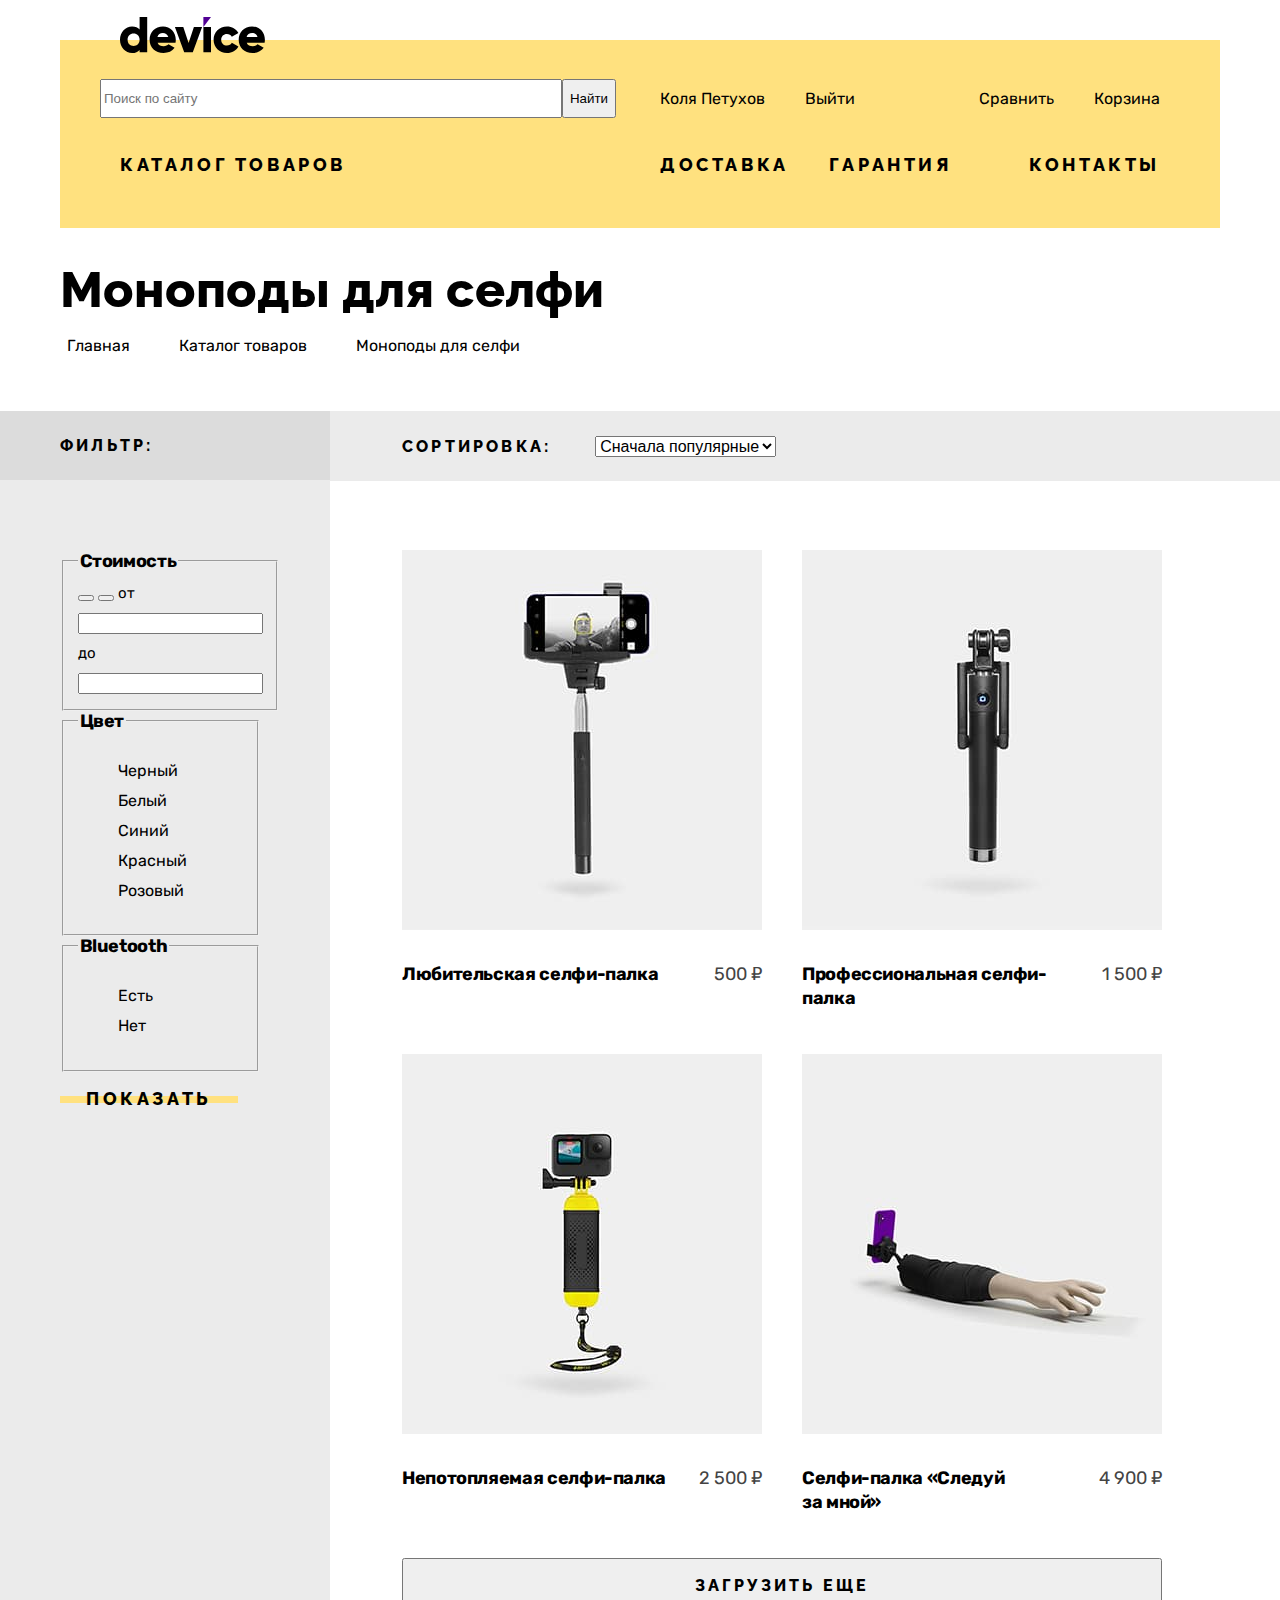
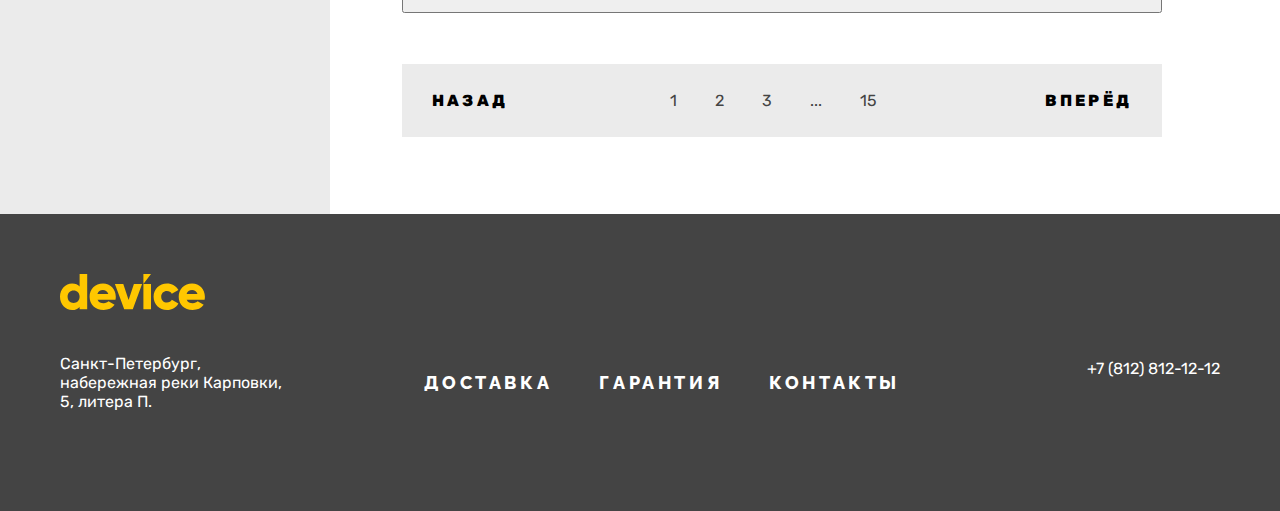
==== commit ee29755f: "Мелкие сетки на гридах" ====
--- a/catalog.html
+++ b/catalog.html
@@ -40,26 +40,32 @@
       <ul class="main-nav__list">
         <li class="main-nav__item main-nav__item_catalog">
           <a class="main-nav__link" href="catalog.html">Каталог товаров</a>
-          <ul class="sub-nav">
-            <li class="sub-nav__item">
-              <a class="sub-nav__link" href="#">Виртуальная реальность</a>
-            </li>
-            <li class="sub-nav__item">
-              <a class="sub-nav__link" href="#">Моноподы для cелфи</a>
-            </li>
-            <li class="sub-nav__item">
-              <a class="sub-nav__link" href="#">Экшн-камеры</a>
-            </li>
-            <li class="sub-nav__item">
-              <a class="sub-nav__link" href="#">Фитнес-браслеты</a>
-            </li>
-            <li class="sub-nav__item">
-              <a class="sub-nav__link" href="#">Умные часы</a>
-            </li>
-            <li class="sub-nav__item">
-              <a class="sub-nav__link" href="#">Квадрокоптеры</a>
-            </li>
-          </ul>
+          <div class="sub-nav sub-nav_disabled">
+            <ul class="sub-nav__list">
+              <li class="sub-nav__item">
+                <a class="sub-nav__link" href="#">Виртуальная реальность</a>
+              </li>
+              <li class="sub-nav__item">
+                <a class="sub-nav__link" href="#">Моноподы для cелфи</a>
+              </li>
+              <li class="sub-nav__item">
+                <a class="sub-nav__link" href="#">Экшн-камеры</a>
+              </li>
+            </ul>
+            <ul class="sub-nav__list">
+              <li class="sub-nav__item">
+                <a class="sub-nav__link" href="#">Фитнес-браслеты</a>
+              </li>
+              <li class="sub-nav__item">
+                <a class="sub-nav__link" href="#">Умные часы</a>
+              </li>
+            </ul>
+            <ul class="sub-nav__list">
+              <li class="sub-nav__item">
+                <a class="sub-nav__link" href="#">Квадрокоптеры</a>
+              </li>
+            </ul>
+          </div>
         </li>
         <li class="main-nav__item">
           <a class="main-nav__link" href="#">Доставка</a>
@@ -211,9 +217,10 @@
                       alt="Любительская селфи-палка">
                     <span class="product-card__btn btn">Подробнее</span>
                   </div>
-
-                  <h3 class="product-card__title">Любительская селфи-палка</h3>
-                  <b class="product-card__price">500 ₽</b>
+                  <div class="product-card__info">
+                    <h3 class="product-card__title">Любительская селфи-палка</h3>
+                    <b class="product-card__price">500 ₽</b>
+                  </div>
                 </a>
               </li>
 
@@ -224,9 +231,10 @@
                       alt="Профессиональная селфи-палка">
                     <span class="product-card__btn btn">Подробнее</span>
                   </div>
-
-                  <h3 class="product-card__title">Профессиональная селфи-палка</h3>
-                  <b class="product-card__price">1 500 ₽</b>
+                  <div class="product-card__info">
+                    <h3 class="product-card__title">Профессиональная селфи-палка</h3>
+                    <b class="product-card__price">1 500 ₽</b>
+                  </div>
                 </a>
               </li>
 
@@ -237,22 +245,24 @@
                       alt="Непотопляемая селфи-палка">
                     <span class="product-card__btn btn">Подробнее</span>
                   </div>
-
-                  <h3 class="product-card__title">Непотопляемая селфи-палка</h3>
-                  <b class="product-card__price">2 500 ₽</b>
+                  <div class="product-card__info">
+                    <h3 class="product-card__title">Непотопляемая селфи-палка</h3>
+                    <b class="product-card__price">2 500 ₽</b>
+                  </div>
                 </a>
               </li>
 
               <li class="products__item">
-                <a class="product-card" href="#">
+                <a class="product-card product-card_new" href="#">
                   <div class="product-card__picture">
-                    <img class="product-card__img new" src="images/products/product-4.jpg" width="360" height="380"
+                    <img class="product-card__img" src="images/products/product-4.jpg" width="360" height="380"
                       alt="Селфи-палка «Следуй за мной»">
                     <span class="product-card__btn btn">Подробнее</span>
                   </div>
-
-                  <h3 class="product-card__title">Селфи-палка «Следуй за мной»</h3>
-                  <b class="product-card__price">4 900 ₽</b>
+                  <div class="product-card__info">
+                    <h3 class="product-card__title">Селфи-палка «Следуй за&nbsp;мной»</h3>
+                    <b class="product-card__price">4 900 ₽</b>
+                  </div>
                 </a>
               </li>
             </ul>
--- a/style/style.css
+++ b/style/style.css
@@ -36,6 +36,7 @@
 }
 
 body {
+    position: relative;
     margin: 0;
     padding: 0;
     display: flex;
@@ -61,7 +62,8 @@
     text-decoration: none;
     text-align: center;
     color: #000000;
-    background-color: #FFE17F;
+    background-color: transparent;
+    background-image: linear-gradient(to bottom, transparent 24px, #FFE17F 24px, #FFE17F 31px, transparent 31px, transparent);
     border: 0;
 }
 
@@ -146,6 +148,10 @@
     margin-left: auto;
 }
 
+.nav-user__item_basket {
+    position: relative;
+}
+
 .nav-user__link {
     display: block;
     padding: 10px 20px;
@@ -157,6 +163,114 @@
     padding: 8px 18px;
     border: 2px solid #AF4FFF;
     border-radius: 25px;
+}
+
+
+.popup-basket {
+    position: absolute;
+    top: 0;
+    right: 0;
+    display: flex;
+    flex-direction: column;
+    width: 320px;
+    background-color: #000000;
+    z-index: 1;
+}
+
+.popup-basket_disabled {
+    display: none;
+}
+
+.popup-basket::before {
+    position: absolute;
+    top: -13px;
+    left: calc(50% - 7px);
+    content: "";
+    display: block;
+    width: 0;
+    height: 0;
+    border: 7px solid transparent;
+    border-bottom-color: #000000;
+}
+
+.popup-basket__list {
+    list-style: none;
+    margin: 0;
+    padding: 0;
+}
+
+.popup-basket__item {
+    display: flex;
+    align-items: center;
+    padding: 20px;
+    border-bottom: 1px solid rgba(255, 255, 255, 0.1);
+}
+
+.popup-basket__item:last-child {
+    border: none;
+}
+
+.popup-basket__img {
+    display: block;
+}
+
+.popup-basket__text {
+    width: 180px;
+    font-family: "Rubik", "Arial", serif;
+    font-weight: 400;
+    font-size: 16px;
+    line-height: 20px;
+    margin: 0 0 0 23px;
+    padding: 0;
+    color: #FFFFFF;
+}
+
+.popup-basket__item_btn {
+    margin: 0 auto;
+    padding: 0;
+    align-self: flex-start;
+    
+    width: 25px;
+    height: 25px;
+    border-radius: 50%;
+    border: none;
+    background-color: transparent;
+    background-image: url(../images/icon/delete.svg);
+    background-repeat: no-repeat;
+    background-position: center;
+}
+
+.popup-basket__result {
+    display: flex;
+    justify-content: space-between;
+    padding: 20px;
+    background-color: #1A1A1A;
+}
+
+.popup-basket__count,
+.popup-basket__sum {
+    font-family: "Rubik", "Arial", serif;
+    font-weight: 400;
+    font-size: 16px;
+    line-height: 20px;
+    margin: 0;
+    padding: 0;
+    color: #FFFFFF;
+}
+
+.popup-basket__btn {
+    font-family: "Raleway", "Arial", serif;
+    font-weight: 800;
+    font-size: 18px;
+    line-height: 21px;
+    text-align: center;
+    letter-spacing: 0.2em;
+    text-transform: uppercase;
+    color: #000000;
+    text-decoration: none;
+    padding: 15px;
+    margin: 20px 20px 21px 20px;
+    background-color: #FFFFFF;
 }
 
 .main-nav {
@@ -213,10 +327,8 @@
     top: 52px;
 
     width: 100%;
-    margin: 0;
-    padding: 0 60px;
+    padding: 30px 18px 25px 18px;
     box-sizing: border-box;
-    list-style: none;
 
     font-family: "Rubik", "Arial", sans-serif;
     font-weight: 400;
@@ -224,6 +336,13 @@
     line-height: 18px;
     color: #000000;
     background-color: #FFE17F;
+    z-index: 1;
+}
+
+.sub-nav__list {
+    margin: 0;
+    padding: 0;
+    list-style: none;
 }
 
 .sub-nav__link {
@@ -839,16 +958,51 @@
 }
 
 .products__list {
-    margin: 0;
+    display: grid;
+    grid-template-columns: repeat(2, 360px);
+    gap: 40px;
+    margin: 0 0 40px 0;
     padding: 0;
     list-style: none;
 }
 
+.products__item {
+    position: relative;
+}
+
 .product-card {
     text-decoration: none;
 }
 
+.product-card__img {
+    display: block;
+}
+
+.product-card__btn {
+    display: none;
+}
+
+.product-card_new::after {
+    position: absolute;
+    top: 27px;
+    right: 27px;
+    content: "";
+    display: block;
+    width: 60px;
+    height: 60px;
+    background-image: url(../images/products/new.svg);
+}
+
+.product-card__info {
+    display: flex;
+    justify-content: space-between;
+    align-items: baseline;
+    margin: 32px 0 4px 0;
+}
+
 .product-card__title {
+    width: 280px;
+    margin: 0;
     font-family: "Rubik", "Arial", sans-serif;
     font-style: normal;
     font-weight: 700;
@@ -925,8 +1079,185 @@
     color: #444444;
 }
 
-
-
-
-
-
+.modal-wrapper {
+    position: fixed;
+    width: 100%;
+    height: 100%;
+    background-color: rgba(240, 240, 240, 0.9);
+    z-index: 2;
+}
+
+.modal-wrapper_disabled {
+    display: none;
+}
+
+.modal-window {
+    position: relative;
+    top: 50%;
+    left: 50%;
+    transform: translate(-50%, -50%);
+    width: 920px;
+    padding: 72px 80px;
+    border: 10px solid #000000;
+    box-sizing: border-box;
+    box-shadow: 0 10px 0 0 rgba(0, 0, 0, 0.1);
+    background-color: #FFFFFF;
+}
+
+.modal-window__title {
+    margin: 0 0 58px 0 ;
+    padding: 0;
+    font-family: "Raleway", "Arial", serif;
+    font-weight: 800;
+    font-size: 50px;
+    line-height: 50px;
+    align-items: center;
+    color: #000000;
+}
+
+.delivery-form__list {
+    display: grid;
+    grid-template-columns: repeat(4, 160px);
+    gap: 10px 40px;
+    margin: 0 0 38px 0;
+    padding: 0;
+}
+
+.delivery-form__item {
+    display: flex;
+    flex-direction: column;
+}
+
+.delivery-form__item_name {
+    grid-column: 1 / 3;
+}
+
+.form-input__wrapper {
+    position: relative;
+}
+
+.form-input__wrapper::before {
+    position: absolute;
+    top: 50%;
+    right: 21px;
+    transform: translate(0, -50%);
+    content: "";
+    display: block;
+    z-index: 1;
+}
+
+.delivery-form__item_name .form-input__wrapper::before {
+    width: 13px;
+    height: 12px;
+    background-image: url(../images/modal_window/user.svg);
+}
+
+.delivery-form__item_email {
+    grid-column: 3 / -1;
+}
+
+.delivery-form__item_email .form-input__wrapper::before {
+    width: 15px;
+    height: 12px;
+    background-image: url(../images/modal_window/mail_1.svg);
+}
+
+.delivery-form__item_product {
+    grid-column: 1 / -2;
+}
+
+.form-input__label {
+    margin: 0;
+    padding-bottom: 16px;
+    font-family: "Rubik", "Arial", serif;
+    font-weight: 700;
+    font-size: 18px;
+    line-height: 20px;
+    letter-spacing: -0.02em;
+    color: #000000;
+}
+
+.form-input__input {
+    box-sizing: border-box;
+    width: 100%;
+    height: 60px;
+    font-size: 16px;
+    border: none;
+    padding-left: 20px;
+    background-color: #F0F0F0;
+}
+
+.form-input__sign {
+    padding: 10px 0;
+    font-size: 14px;
+    line-height: 20px;
+}
+
+.form-counter__title {
+    display: flex;
+    padding-bottom: 10px;
+}
+
+.form-counter__label {
+    margin: 0 7px 0 0;
+    font-family: "Rubik", "Arial", serif;
+    font-weight: 700;
+    font-size: 18px;
+    line-height: 20px;
+    letter-spacing: -0.02em;
+    color: #000000;
+}
+
+.form-counter__info {
+    padding: 0;
+    margin: 0;
+
+    width: 26px;
+    height: 26px;
+    border: none;
+    background-color: transparent;
+    background-image: url(../images/icon/tooltip.svg);
+    background-repeat: no-repeat;
+    background-position: center;
+}
+
+.form-counter__group {
+    display: grid;
+    grid-template-columns: 50px 60px 50px;
+    width: 160px;
+    height: 60px;
+}
+
+.form-counter__btn {
+    border: none;
+    background-color: #F0F0F0;
+}
+
+.form-counter__input {
+    border: none;
+    text-align: center;
+    background-color: #F0F0F0;
+}
+
+.delivery-form__close {
+    position: absolute;
+    top: 89px;
+    right: 80px;
+    padding: 0;
+    margin: 0;
+
+    width: 26px;
+    height: 26px;
+    border: none;
+    background-color: transparent;
+    background-image: url(../images/icon/big-cross-close.svg);
+    background-repeat: no-repeat;
+    background-position: center;
+}
+
+
+
+
+
+
+
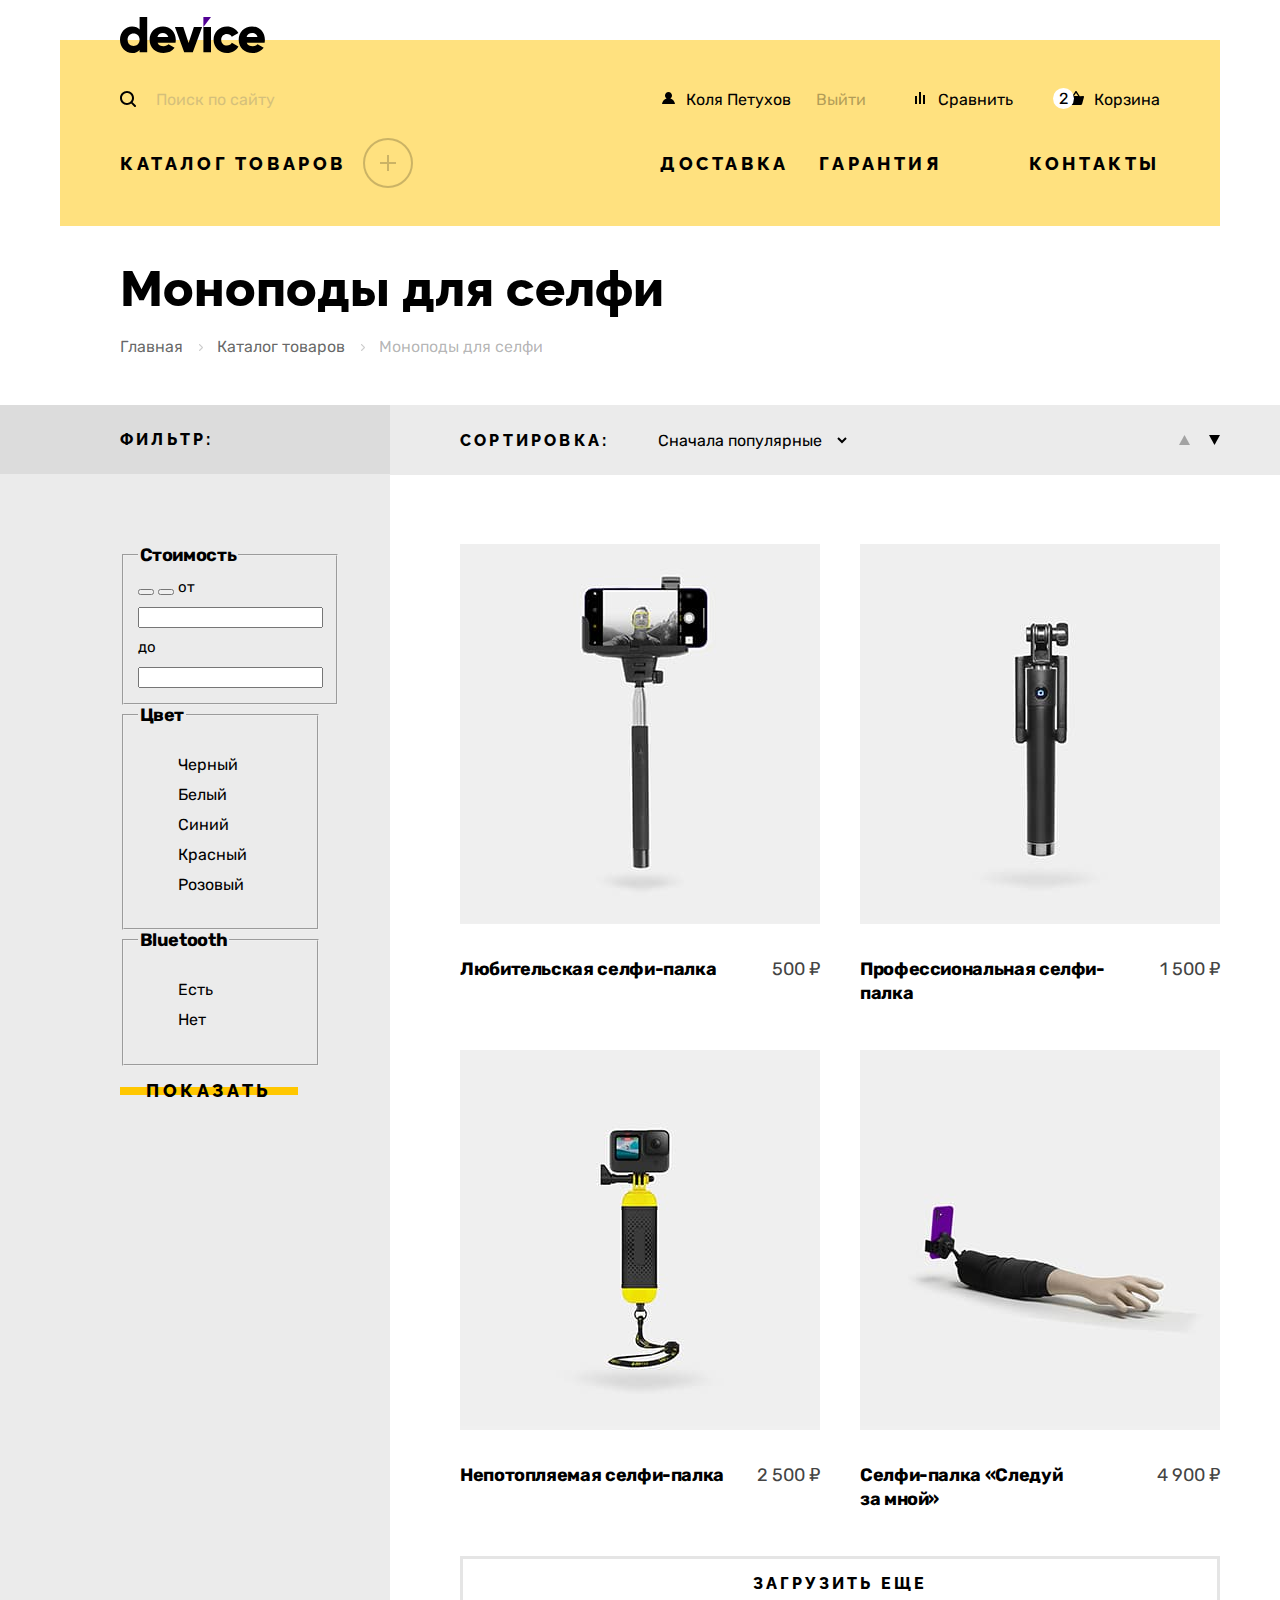
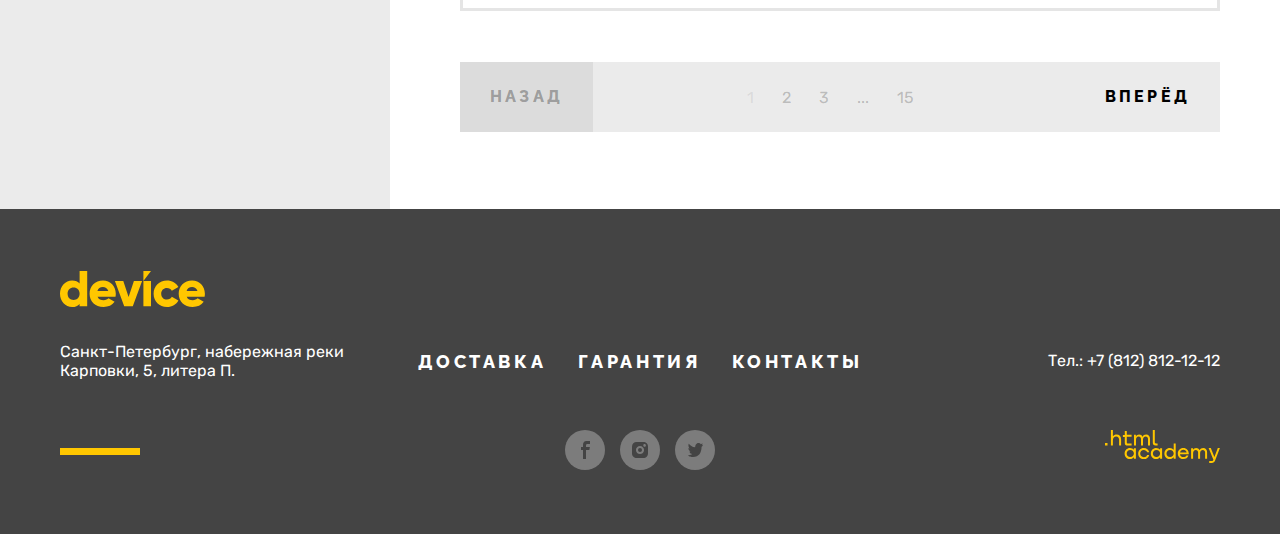
==== commit 24d88cd2: "Сверстала главную страницу и модальное окно" ====
--- a/catalog.html
+++ b/catalog.html
@@ -20,18 +20,49 @@
         <button class="search-form__btn" type="submit">Найти</button>
       </form>
       <ul class="nav-user">
-        <li class="nav-user__item">
-          <a class="nav-user__link" href="#">Коля Петухов</a>
-        <li class="nav-user__item">
-          <a class="nav-user__link" href="#">Выйти</a>
+        <li class="nav-user__item nav-user__item_enter">
+          <a class="nav-user__link nav-user__link_enter" href="#">Коля Петухов</a>
+        </li>
+        <li class="nav-user__item nav-user__item_out">
+          <a class="nav-user__link nav-user__link_out" href="#">Выйти</a>
         </li>
         <li class="nav-user__item nav-user__item_compare">
-          <a class="nav-user__link" href="#">Сравнить</a>
-        </li>
-        <li class="nav-user__item">
+          <a class="nav-user__link nav-user__link_compare" href="#">Сравнить</a>
+        </li>
+        <li class="nav-user__item nav-user__item_basket">
+          <a class="nav-user__link nav-user__link_basket" href="#">Корзина</a>
           <span class="visually-hidden">Товаров в корзине:</span>
           <span class="nav-user__basket-count">2</span>
-          <a class="nav-user__link" href="#">Корзина</a>
+
+          <section class="popup-basket">
+            <h2 class="visually-hidden">Товары в корзине</h2>
+            <ul class="popup-basket__list">
+              <li class="popup-basket__item">
+                <a class="popup-basket__link" href="#">
+                  <img class="popup-basket__img" src="images/products/product-1.jpg" width="41" height="43">
+                  <p class="popup-basket__text">Любительская селфи-палка</p>
+                </a>
+                <button class="popup-basket__item_btn" type="submit">
+                  <span class="visually-hidden">Удалить</span>
+                </button>
+              </li>
+              <li class="popup-basket__item">
+                <a class="popup-basket__link" href="#">
+                  <img class="popup-basket__img" src="images/products/product-2.jpg" width="41" height="43">
+                  <p class="popup-basket__text">Профессиональная селфи-палка</p>
+                </a>
+                <button class="popup-basket__item_btn" type="submit">
+                  <span class="visually-hidden">Удалить</span>
+                </button>
+              </li>
+            </ul>
+            <div class="popup-basket__result">
+              <p class="popup-basket__count">Товаров: 2</p>
+              <p class="popup-basket__sum">Сумма: 2000 ₽</p>
+            </div>
+            <a class="popup-basket__btn" href="#">Открыть корзину</a>
+          </section>
+
         </li>
       </ul>
     </div>
@@ -39,8 +70,8 @@
     <nav class="main-nav">
       <ul class="main-nav__list">
         <li class="main-nav__item main-nav__item_catalog">
-          <a class="main-nav__link" href="catalog.html">Каталог товаров</a>
-          <div class="sub-nav sub-nav_disabled">
+          <a class="main-nav__catalog" href="catalog.html">Каталог товаров</a>
+          <div class="sub-nav page-container">
             <ul class="sub-nav__list">
               <li class="sub-nav__item">
                 <a class="sub-nav__link" href="#">Виртуальная реальность</a>
@@ -67,14 +98,14 @@
             </ul>
           </div>
         </li>
-        <li class="main-nav__item">
-          <a class="main-nav__link" href="#">Доставка</a>
-        </li>
-        <li class="main-nav__item">
-          <a class="main-nav__link" href="#">Гарантия</a>
-        </li>
-        <li class="main-nav__item">
-          <a class="main-nav__link" href="#">Контакты</a>
+        <li class="main-nav__item main-nav__item_delivery">
+          <a class="main-nav__link main-nav__link_delivery" href="#">Доставка</a>
+        </li>
+        <li class="main-nav__item main-nav__item_warranty">
+          <a class="main-nav__link main-nav__link_warranty" href="#">Гарантия</a>
+        </li>
+        <li class="main-nav__item main-nav__item_cont">
+          <a class="main-nav__link main-nav__link_cont" href="#">Контакты</a>
         </li>
       </ul>
     </nav>
@@ -201,7 +232,7 @@
             <a class="products-sort__btn products-sort__btn_up" href="#">
               <span class="visually-hidden">От меньшего к большему</span>
             </a>
-            <a class="products-sort__btn products-sort__btn_down" href="#">
+            <a class="products-sort__btn products-sort__btn_active products-sort__btn_down" href="#">
               <span class="visually-hidden">От большего к меньшему</span>
             </a>
           </div>
@@ -273,7 +304,7 @@
               <a class="pagination__btn pagination__btn_prev">Назад</a>
               <ul class="pagination__list">
                 <li class="pagination__item">
-                  <a class="pagination__link pagination__link_active">1</a>
+                  <span class="pagination__link pagination__link_active">1</span>
                 </li>
                 <li class="pagination__item">
                   <a class="pagination__link" href="#">2</a>
@@ -298,15 +329,15 @@
 
   <footer class="page-footer">
     <div class="page-container">
-      <a class="footer-logo" href="index.html">
+      <div class="footer-logo">
         <img class="footer-logo__img" src="images/icon/logo-footer-2.svg" width="145" height="36" alt="Device">
-      </a>
-
-      <div class="footer-container">
+      </div>
+
+      <div class="footer-container footer-container_nav">
         <address class="footer-address">
           <p class="footer-address__text">Санкт-Петербург, набережная реки Карповки, 5, литера П.</p>
         </address>
-        <a class="footer-contacts-phone" href="tel:88128121212">+7 (812) 812-12-12</a>
+        <a class="footer-contacts-phone" href="tel:88128121212">Тел.: +7 (812) 812-12-12</a>
         <nav class="footer-nav">
           <ul class="footer-nav__list">
             <li class="footer-nav__item">
@@ -322,26 +353,39 @@
         </nav>
       </div>
 
-      <div class="footer-container">
+      <div class="footer-container footer-container_social">
         <ul class="footer-social">
           <li class="footer-social__item">
             <a class="footer-social__btn" href="https://www.facebook.com/htmlacademy">
+              <svg aria-hidden="true" focusable="false" width="9" height="18" xmlns="http://www.w3.org/2000/svg">
+                <path d="M6.5 3H9V0H5.6C2.8 0 2 1.7 2 4.2V6H0v3h2v9h3V9h3.3l.6-3H5V4.5C5 3.7 5.3 3 6.5 3Z"></path>
+              </svg>
               <span class="visually-hidden">Фейсбук</span>
             </a>
           </li>
           <li class="footer-social__item">
             <a class="footer-social__btn" href="https://www.instagram.com/htmlacademy/">
+              <svg aria-hidden="true" focusable="false" width="16" height="16" xmlns="http://www.w3.org/2000/svg">
+                <path d="M8 10a2 2 0 1 0 0-4 2 2 0 0 0 0 4Z"></path>
+                <path d="M14.7 1.3c-.9-.9-2-1.3-3.4-1.3H4.7C1.9 0 0 1.9 0 4.7v6.6c0 1.4.4 2.6 1.4 3.4.9.9 2 1.3 3.3 1.3h6.6c1.4 0 2.6-.4 3.4-1.3.8-.9 1.3-2 1.3-3.4V4.7c0-1.4-.4-2.6-1.3-3.4ZM8 12.1c-2.2 0-4.1-1.8-4.1-4.1S5.8 3.9 8 3.9c2.2 0 4.1 1.8 4.1 4.1s-1.9 4.1-4.1 4.1Zm4.6-7.4c-.7 0-1.3-.5-1.3-1.3s.5-1.3 1.3-1.3c.7 0 1.3.6 1.3 1.3 0 .7-.6 1.3-1.3 1.3Z"></path>
+              </svg>
               <span class="visually-hidden">Инстаграм</span>
             </a>
           </li>
           <li class="footer-social__item">
             <a class="footer-social__btn" href="https://twitter.com/htmlacademy_ru">
+              <svg aria-hidden="true" focusable="false" width="15" height="14" xmlns="http://www.w3.org/2000/svg">
+                <path d="M9.7.1c1.5-.5 2.6.3 3.2 1.1.5-.2 1.1-.4 1.7-.6 0 .8-.5 1.4-.8 1.6.7.2 1.2-.4 1.2-.4-.1.9-.9 1.7-1.4 1.9-.2 6.3-2.8 10.4-8.9 10.3h-.4C4 14 .6 13.6 0 12.2c2 .2 3.4-.4 4.1-1.1-.8-.3-2.4-.4-2.6-2.8.3.2.5.3 1.1.2C1.5 7.7.3 7 .4 5c.3.3.9.5 1.2.4C1 5.2-.2 2.3.8.8c1.6 1.7 3.3 3.4 6.3 3.5.2-2.1 1-3.5 2.6-4.2Z"></path>
+              </svg>
               <span class="visually-hidden">Твитер</span>
             </a>
           </li>
         </ul>
 
         <a class="logo-academy" href="https://htmlacademy.ru/">
+          <svg aria-hidden="true" focusable="false" width="115" height="34" xmlns="http://www.w3.org/2000/svg">
+            <path d="M0 12.9v2.6h2.5v-2.6H0Zm11.6-8.4c-1.6 0-2.8.7-3.6 1.7h-.1V0h-2v15.5h2v-5.3c0-2.1 1.3-3.6 3.3-3.6 1.8 0 2.9 1.4 2.9 3.2v5.7h2V9.4c.1-3-1.8-4.9-4.5-4.9Zm15 .3h-4.8V1.1h-2v3.8h-1.9v2h1.9v6c0 1.7 1 2.7 2.7 2.7h4.1v-2h-3.7c-.7 0-1.1-.4-1.1-1.1V6.8h4.8v-2Zm14.5-.2c-1.6 0-2.9.8-3.5 2.1h-.1c-.6-1.2-1.8-2.1-3.4-2.1-1.4 0-2.5.8-3.1 1.8h-.1V4.8H29v10.6h2V10c0-2 1-3.5 2.6-3.5 1.5 0 2.4 1 2.4 2.6v6.3h2V9.8c0-2.4 1.4-3.3 2.6-3.3 1.5 0 2.4 1 2.4 2.6v6.3h2V8.9c.1-2.5-1.4-4.3-3.9-4.3Zm6.7 8.1c0 1.7 1 2.7 2.8 2.7h2v-2h-1.7c-.7 0-1.1-.4-1.1-1.1V0h-2v12.7Zm-18.9 7c-.9-1.1-2.2-1.8-3.9-1.8-3.1 0-5.4 2.3-5.4 5.6s2.3 5.6 5.4 5.6c1.8 0 3-.8 3.8-1.9h.1v1.6h2V18.2h-2v1.5Zm-3.6 7.4c-2.2 0-3.6-1.6-3.6-3.6s1.4-3.6 3.6-3.6 3.6 1.6 3.6 3.6c0 1.9-1.4 3.6-3.6 3.6ZM44.2 22c-.5-2.4-2.6-4.1-5.4-4.1-3.4 0-5.6 2.5-5.6 5.6 0 3.1 2.2 5.6 5.6 5.6 2.8 0 4.9-1.8 5.4-4.2h-2.1c-.4 1.3-1.7 2.3-3.3 2.3-2.2 0-3.6-1.6-3.6-3.6s1.4-3.6 3.6-3.6c1.6 0 2.8 1 3.3 2.2h2.1V22Zm10.9-2.3c-.9-1.1-2.2-1.8-3.9-1.8-3.1 0-5.4 2.3-5.4 5.6s2.3 5.6 5.4 5.6c1.8 0 3-.8 3.8-1.9h.1v1.6h2V18.2h-2v1.5Zm-3.6 7.4c-2.2 0-3.6-1.6-3.6-3.6s1.4-3.6 3.6-3.6 3.6 1.6 3.6 3.6c0 1.9-1.5 3.6-3.6 3.6Zm17.2-7.3c-.9-1.1-2.2-1.9-3.9-1.9-3.1 0-5.4 2.3-5.4 5.6s2.2 5.6 5.4 5.6c1.7 0 3-.8 3.8-1.8h.1v1.5h2V13.4h-2v6.4Zm-3.6 7.3c-2.2 0-3.6-1.6-3.6-3.6s1.4-3.6 3.6-3.6 3.6 1.6 3.6 3.6c-.1 2-1.5 3.6-3.6 3.6Zm13.2-9.2c-3.3 0-5.5 2.5-5.5 5.6 0 3 2.1 5.6 5.5 5.6 2.5 0 4.5-1.3 5.2-3.6h-2.1c-.5 1-1.6 1.6-3 1.6-1.9 0-3.3-1.3-3.4-2.9h8.8c.2-3.6-2-6.3-5.5-6.3Zm0 1.9c1.7 0 3 1 3.3 2.6h-6.5c.3-1.5 1.5-2.6 3.2-2.6Zm19.9-1.9c-1.6 0-2.9.8-3.6 2h-.1c-.6-1.2-1.8-2-3.4-2-1.4 0-2.5.7-3.1 1.8v-1.5h-1.9v10.6h2v-5.4c0-2 1-3.4 2.6-3.5 1.5 0 2.4 1 2.4 2.6v6.3h2v-5.6c0-2.4 1.4-3.3 2.6-3.3 1.5 0 2.4 1 2.4 2.6v6.3h2v-6.5c.1-2.6-1.4-4.4-3.9-4.4Zm11.2 9.1-3.6-8.9h-2.2l4.8 11.6c-.3.9-.7 1.2-1.7 1.2h-2.5v2h2.5c1.8 0 2.8-.8 3.5-2.6l4.7-12.2h-2.1l-3.4 8.9Z"></path>
+          </svg>
           <span class="visually-hidden">Сделано в html-academy</span>
         </a>
       </div>
--- a/style/style.css
+++ b/style/style.css
@@ -52,7 +52,8 @@
 
 .btn {
     display: inline-block;
-    padding: 16px 26px;
+    padding: 14px 26px 16px 26px;
+    box-sizing: border-box;
     font-family: "Raleway", "Arial", sans-serif;
     font-weight: 800;
     font-size: 18px;
@@ -63,7 +64,7 @@
     text-align: center;
     color: #000000;
     background-color: transparent;
-    background-image: linear-gradient(to bottom, transparent 24px, #FFE17F 24px, #FFE17F 31px, transparent 31px, transparent);
+    background-image: linear-gradient(to bottom, transparent 21px, #FFC700 21px, #FFC700 29px, transparent 29px, transparent);
     border: 0;
 }
 
@@ -94,97 +95,269 @@
 }
 
 .page-header {
-    padding: 17px 40px 38px 40px;
+    padding: 17px 60px 38px 60px;
     box-sizing: border-box;
     color: #000000;
     background-image: linear-gradient(to bottom, transparent 40px, #FFE17F 40px, #FFE17F);
 }
 
 .page-header_main {
-    padding-bottom: 0;
+    padding-bottom: 2px;
 }
 
 .header-logo {
-    display: inline-block;
-    margin-left: 20px;
+    position: relative;
+    display: block;
+    height: 36px;
+    width: 145px;
     margin-bottom: 26px;
-    width: 145px; 
-    height: 36px;
+    outline: none;
+}
+
+.header-logo:focus::before {
+    position: absolute;
+    top: -10px;
+    left: -13px;
+    content: "";
+    display: block;
+    width: calc(100% + 20px);
+    height: calc(100% + 20px);
+    border: 2px solid #AF4FFF;
+    border-radius: 20px;
+}
+
+.header-logo__img {
+    display: block;
 }
 
 .navigation {
     display: flex;
-    margin-bottom: 21px;
+    margin-bottom: 19px;
 }
 
 .search-form {
-    display: flex;
-    width: 540px;
-    padding-right: 24px;
-    box-sizing: border-box;
+    position: relative;
+    display: flex;
+    height: 40px;
+    width: 500px;
+    margin-right: 40px;
+}
+
+.search-form::before {
+    position: absolute;
+    top: calc(50% - 8px);
+    left: 0;
+    content: "";
+    display: block;
+    width: 16px;
+    height: 16px;
+    background-image: url(../images/icon/search.svg);
+    background-repeat: no-repeat;
 }
 
 .search-form__input {
     flex-grow: 1;
-}
-
-
-.nav-user {
-    display: flex;
-    flex-grow: 1;
-    flex-wrap: wrap;
-    margin: 0;
-    padding: 0;
+    box-sizing: border-box;
+    margin-left: -20px;
+    padding: 0 0 0 56px;
+    font-family: "Rubik", "Arial", sans-serif;
+    font-weight: 400;
     font-size: 16px;
     line-height: 19px;
+    background-color: transparent;
+    border: none;
+    outline: none;
+    opacity: 0.3;
+}
+
+.search-form__btn {
+    display: none;
+    width: 160px;
+    padding: 0;
+    cursor: pointer;
+    outline: none;
+}
+
+.search-form:focus-within .search-form__btn {
+    display: block;
+    background-color: transparent;
+    border: 2px solid #000000;
+    border-radius: 0px 20px 20px 0px;
+}
+
+.search-form:focus-within .search-form__btn:focus {
+    border: 2px solid #AF4FFF;
+}
+
+.search-form:focus-within .search-form__btn:hover {
+    color: #FFFFFF;
+    background-color: #000000;
+}
+
+.search-form:focus-within .search-form__btn:active {
+    color: rgba(255, 255, 255, 0.3);
+    background-color: #000000;
+    border-color: #000000;
+} 
+
+.search-form__input:hover {
+    opacity: 0.6;
+}
+
+.search-form:focus-within .search-form__input {
+    border: 2px solid #000000;
+    border-right: none;
+    border-radius: 20px 0 0 20px;
+    opacity: 1;
+}
+
+.search-form:focus-within .search-form__input:focus {
+    border-color: #AF4FFF;
+}
+
+.nav-user {
+    flex-grow: 1;
+    display: flex;
+    align-items: center;
+    flex-wrap: wrap;
+
+    margin: 0;
+    padding: 0;
+    list-style: none;
+
+    font-size: 16px;
+    line-height: 19px;
 }
 
 .nav-user__item  {
-    display: inline-block;
-    list-style: none;
+    margin-right: 25px;
+}
+
+.nav-user__link {
+    position: relative;
+    outline: none;
+}
+
+.nav-user__link:focus::after {
+    position: absolute;
+    left: -20px;
+    top: -2px;
+    content: "";
+    display: block;
+    width: calc(100% + 42px);
+    height: calc(100% - 2px);
+    border: 2px solid #AF4FFF;
+    border-radius: 20px;
+}
+
+.nav-user__link:hover {
+    opacity: 0.6;
+}
+
+.nav-user__link:active {
+    opacity: 0.3;
+}
+
+.nav-user__link:active::after {
+    content: none;
+}
+
+.nav-user__item:last-child {
+    margin-right: 0;
 }
 
 .nav-user__item_compare {
     margin-left: auto;
+    margin-right: 55px;
 }
 
 .nav-user__item_basket {
     position: relative;
 }
 
+.nav-user__item_basket:focus-within .popup-basket {
+    display: flex;
+}
+
 .nav-user__link {
-    display: block;
-    padding: 10px 20px;
+    display: flex;
+    padding: 10px 0;
     text-decoration: none;
     color: #000000;
 }
 
-.nav-user__link:focus {
-    padding: 8px 18px;
-    border: 2px solid #AF4FFF;
-    border-radius: 25px;
-}
-
+.nav-user__link::before {
+    content: '';
+    display: block;
+    width: 16px;
+    height: 16px;
+    margin-right: 10px;
+    background-repeat: no-repeat;
+    background-position: 50%;
+}
+
+.nav-user__link_out {
+    opacity: 0.3;
+}
+
+.nav-user__link_out::before {
+    content: none;
+}
+
+.nav-user__link_enter::before {
+    background-image: url(../images/icon/enter.svg);
+}
+
+.nav-user__link_compare::before {
+    background-image: url(../images/icon/compare.svg);
+}
+
+.nav-user__link_basket::before {
+    background-image: url(../images/icon/basket.svg);
+}
+
+.nav-user__basket-count {
+    position: absolute;
+    top: 8px;
+    left: -15px;
+    display: flex;
+    justify-content: center;
+    align-items: center;
+    height: 21px;
+    width: 21px;
+    background-color: #FFFFFF;
+    border-radius: 50%;
+    z-index: 1;
+}
+
+.nav-user__link:hover ~ .nav-user__basket-count {
+    color: rgba(0, 0, 0, 0.6);
+}
+
+.nav-user__link:active ~ .nav-user__basket-count {
+    color: rgba(0, 0, 0, 0.3);
+}
+
+.nav-user__item_basket:hover .popup-basket {
+    display: flex;
+}
 
 .popup-basket {
-    position: absolute;
-    top: 0;
-    right: 0;
-    display: flex;
+    display: none;
+    position: absolute;
+    top: 42px;
+    right: -80px;
     flex-direction: column;
     width: 320px;
     background-color: #000000;
-    z-index: 1;
-}
-
-.popup-basket_disabled {
-    display: none;
+    box-shadow: 0px 10px 0px rgba(0, 0, 0, 0.1);
+    z-index: 2;
 }
 
 .popup-basket::before {
     position: absolute;
     top: -13px;
-    left: calc(50% - 7px);
+    left: calc(50% - 10px);
     content: "";
     display: block;
     width: 0;
@@ -204,6 +377,14 @@
     align-items: center;
     padding: 20px;
     border-bottom: 1px solid rgba(255, 255, 255, 0.1);
+    cursor: pointer;
+}
+
+.popup-basket__link {
+    display: flex;
+    margin-right: 23px;
+    text-decoration: none;
+    outline: none;
 }
 
 .popup-basket__item:last-child {
@@ -212,53 +393,109 @@
 
 .popup-basket__img {
     display: block;
+    margin-right: 23px;
 }
 
 .popup-basket__text {
+    align-self: center;
     width: 180px;
+    margin: 0;
+    padding: 0;
+
     font-family: "Rubik", "Arial", serif;
     font-weight: 400;
     font-size: 16px;
     line-height: 20px;
-    margin: 0 0 0 23px;
-    padding: 0;
     color: #FFFFFF;
 }
 
 .popup-basket__item_btn {
-    margin: 0 auto;
+    position: relative;
+    margin: 0;
     padding: 0;
     align-self: flex-start;
-    
     width: 25px;
     height: 25px;
+
+    border: none;
     border-radius: 50%;
-    border: none;
     background-color: transparent;
     background-image: url(../images/icon/delete.svg);
     background-repeat: no-repeat;
-    background-position: center;
+    background-position: right;
+    outline: none;
+    cursor: pointer;
+}
+
+.popup-basket__item_btn:focus::before {
+    position: absolute;
+    top: -2px;
+    right: -9px;
+    content: "";
+    display: block;
+    width: 25px;
+    height: 25px;
+
+    border: 2px solid #AF4FFF;
+    border-radius: 50%;
+}
+
+.popup-basket__link:focus .popup-basket__img {
+    outline: 5px solid #AF4FFF;
+}
+
+.popup-basket__link:focus .popup-basket__text {
+    color: #AF4FFF;
+}
+
+.popup-basket__link:hover,
+.popup-basket__item_btn:hover {
+    opacity: 0.6;
+}
+
+.popup-basket__link:focus {
+    opacity: 1;
+}
+
+.popup-basket__link:active,
+.popup-basket__item_btn:active {
+    opacity: 0.3;
+}
+
+.popup-basket__item_btn:active::before {
+    content: none;
+}
+
+.popup-basket__link:active .popup-basket__text {
+    color: #FFFFFF;
+}
+
+.popup-basket__link:active .popup-basket__img {
+    outline: none;
 }
 
 .popup-basket__result {
     display: flex;
     justify-content: space-between;
-    padding: 20px;
+    padding: 12px 20px;
     background-color: #1A1A1A;
 }
 
 .popup-basket__count,
 .popup-basket__sum {
+    margin: 0;
+    padding: 0;
+
     font-family: "Rubik", "Arial", serif;
     font-weight: 400;
     font-size: 16px;
     line-height: 20px;
-    margin: 0;
-    padding: 0;
     color: #FFFFFF;
 }
 
 .popup-basket__btn {
+    margin: 20px 20px 21px 20px;
+    padding: 15px;
     font-family: "Raleway", "Arial", serif;
     font-weight: 800;
     font-size: 18px;
@@ -268,86 +505,222 @@
     text-transform: uppercase;
     color: #000000;
     text-decoration: none;
-    padding: 15px;
-    margin: 20px 20px 21px 20px;
     background-color: #FFFFFF;
 }
 
+.popup-basket__btn:focus {
+    outline: 5px solid #AF4FFF;
+}
+
+.popup-basket__btn:hover {
+    background-color: #FFE17F;;
+}
+
+.popup-basket__btn:active {
+    color: rgba(0, 0, 0, 0.3);
+    background-color: #FFE17F;
+    outline: none;
+}
+
 .main-nav {
-    margin: 0;
-    position: relative;
+    position: relative;
+    z-index: 1;
 }
 
 .main-nav__list {
     display: flex;
+    align-items: center;
     margin: 0;
     padding: 0;
     list-style: none;
 }
 
 .main-nav__item {
-    display: block;
+    margin-right: 30px;
     font-family: "Raleway", "Arial", sans-serif;
     font-weight: 800;
     line-height: 21px;
 }
 
+.main-nav__item_catalog {
+    position: relative;
+}
+
 .main-nav__item:last-child {
+    margin-right: 0;
+}
+
+.main-nav__item_catalog {
+    width: 500px;
+    margin-right: 40px;
+}
+
+.main-nav__item_catalog:focus-within .sub-nav {
+    display: grid;
+}
+
+.main-nav__item_cont {
     margin-left: auto;
 }
 
-.nav-user__basket-count {
-    display: none;
-}
-
-.main-nav__item_catalog {
-    width: 540px;
-}
-
 .main-nav__link {
-    display: inline-block;
-    padding: 15px 20px;
+    position: relative;
+    padding: 8px 0;
+    box-sizing: border-box;
     letter-spacing: 0.2em;
     text-transform: uppercase;
     text-decoration: none;
     color: #000000;
-}
-
-.main-nav__link:focus {
-    padding: 13px 18px;
+    outline: none;
+}
+
+.main-nav__link:focus::before {
+    position: absolute;
+    left: -14px;
+    top: -4px;
+    content: "";
+    display: block;
+    width: calc(100% + 22px);
+    height: calc(100% + 4px);
+
     border: 2px solid #AF4FFF;
     border-radius: 25px;
+} 
+
+.main-nav__link:hover {
+    border-bottom: 2px solid #000000;
+}
+
+.main-nav__link:active {
+    border-bottom: 2px solid #000000;
+    opacity: 0.3;
+}
+
+.main-nav__link:active::before {
+    display: none;
+}
+
+.main-nav__catalog {
+    position: relative;
+    display: flex;
+    align-items: center;
+    letter-spacing: 0.2em;
+    text-transform: uppercase;
+    text-decoration: none;
+    color: #000000;
+    outline: none;
+}
+
+.main-nav__catalog:focus:before {
+    position: absolute;
+    left: -22px;
+    top: -2px;
+    content: "";
+    display: block;
+    width: 263px;
+    height: 50px;
+    border: 2px solid #AF4FFF;
+    border-radius: 25px;
+}
+.main-nav__catalog:active:before {
+    content: none;
+}
+
+.main-nav__item_catalog:hover .sub-nav {
+    display: grid;
+}
+
+.main-nav__item_catalog:hover .main-nav__catalog::after {
+    opacity: 1;
+    background-image: url(../images/icon/minus.svg);
+}
+
+.main-nav__catalog:active {
+    opacity: 0.3;
+}
+
+.main-nav__catalog::after {
+    content: "";
+    display: block;
+    width: 50px;
+    height: 50px;
+    margin-left: 17px;
+    box-sizing: border-box;
+
+    border: 2px solid #000000;
+    border-radius: 50%;
+    opacity: 0.2;
+    background-image: url(../images/icon/plus.svg);
+    background-repeat: no-repeat;
+    background-position: center;
+}
+
+.main-nav__catalog:hover::after {
+    opacity: 1;
+    background-image: url(../images/icon/minus.svg);
+}
+
+.main-nav__catalog:active::after {
+    background-image: url(../images/icon/minus.svg);
 }
 
 .sub-nav {
+    position: absolute;
+    left: -60px;
     display: none;
-
-    position: absolute;
-    left: 0;
-    top: 52px;
-
-    width: 100%;
-    padding: 30px 18px 25px 18px;
+    grid-template-columns: 210px 172px 200px;
+    gap: 29px;
+    padding: 35px 60px 38px 60px;
     box-sizing: border-box;
-
+    background-color: #FFE17F;
+    z-index: -1;
+}
+
+.sub-nav__list {
+    margin: 0;
+    padding: 0;
     font-family: "Rubik", "Arial", sans-serif;
     font-weight: 400;
     font-size: 16px;
     line-height: 18px;
-    color: #000000;
-    background-color: #FFE17F;
-    z-index: 1;
-}
-
-.sub-nav__list {
-    margin: 0;
-    padding: 0;
     list-style: none;
 }
 
+.sub-nav__item {
+    margin: 0 0 19px 0;
+    padding: 0;
+}
+
 .sub-nav__link {
+    position: relative;
     text-decoration: none;
     color: #000000;
+    outline: none;
+}
+
+.sub-nav__link:focus::before {
+    position: absolute;
+    top: -3px;
+    left: -12px;
+    content: "";
+    display: block;
+    width: calc(100% + 20px);
+    height: calc(100% + 3px);
+    
+    border: 2px solid #AF4FFF;
+    border-radius: 25px;
+}
+
+.sub-nav__link:hover {
+    opacity: 0.6;
+}
+
+.sub-nav__link:active {
+    opacity: 0.3;
+}
+
+.sub-nav__link:active::before {
+    content: none;
 }
 
 .main-container {
@@ -356,20 +729,72 @@
 
 .product-slider {
     position: relative;
-    margin-bottom: 70px;
+    margin-bottom: 61px;
     color: #444444;
 }
 
+.product-slider > input {
+    display: none;
+}
+
 .slider-card {
-    display: flex;
+    display: none;
     justify-content: space-between;
     background-image: linear-gradient(to bottom, #FFE17F 150px, transparent 150px, transparent);
 }
 
+#slider-1:checked ~ .slider-card:nth-of-type(1),
+#slider-2:checked ~ .slider-card:nth-of-type(2),
+#slider-3:checked ~ .slider-card:nth-of-type(3) {
+    display: flex;
+}
+
 .slider-card__galery {
+    position: relative;
     width: 560px;
 }
 
+.slider-card__btn {
+    width: 40px;
+    height: 80px;
+    padding: 10px;
+    background-color: transparent;
+    border: 2px solid transparent;
+    background-repeat: no-repeat;
+    background-position: center;
+    cursor: pointer;
+}
+
+.slider-card__btn:focus {
+    outline: none;
+    border: 2px solid #AF4FFF;
+    border-radius: 6px;         
+}
+
+.slider-card__btn:hover {
+    opacity: 0.6;
+}   
+
+.slider-card__btn:active {
+    border: transparent;
+    opacity: 0.3;
+}
+
+.slider-card__btn_prev {
+    position: absolute;
+    top: calc(50% - 45px);
+    left: 9px;
+    background-image: url(../images/icon/right-tall-arrow.svg);
+    transform: rotate(180deg);
+}
+
+.slider-card__btn_next {
+    position: absolute;
+    top: calc(50% - 45px);
+    right: 9px;
+    background-image: url(../images/icon/right-tall-arrow.svg);
+}
+
 .slider-card__info {
     position: relative;
     width: 560px;
@@ -377,7 +802,7 @@
 
 .slider-card__number {
     position: absolute;
-    top: 5px;
+    top: 7px;
     right: 50px;
     margin: 0;
     padding: 0;
@@ -395,20 +820,39 @@
     padding-top: 121px;
 }
 
+.slider-card__title {
+    position: relative;
+    margin-bottom: 29px;
+    color: #000000;
+}
+
 .slider-card__description dd {
-    margin: 0 0 30px 0;
+    margin: 0 0 36px 0;
     padding: 0;
     color: #444444;
 }
 
-.slider-card__title {
-    position: relative;
-    margin-bottom: 19px;
-    color: #000000;
-}
-
 .slider-card__link {
-    margin-bottom: 70px;
+    box-sizing: border-box;
+    width: 220px;
+    margin-bottom: 53px;
+    background-image: linear-gradient(to bottom, transparent 21px, #FFE17F 21px, #FFE17F 29px, transparent 29px, transparent);
+}
+
+.slider-card__link:focus {
+    outline: none;
+    background-image: linear-gradient(to bottom, transparent 21px, #AF4FFF 21px, #AF4FFF 29px, transparent 29px, transparent);
+}
+
+.slider-card__link:hover {
+    background-color: #FFE17F;
+    background-image: none;
+}
+
+.slider-card__link:active {
+    color: rgba(0, 0, 0, 0.3);
+    background-color: #FFE17F;
+    background-image: none;
 }
 
 .main-nav__item {
@@ -423,7 +867,7 @@
 }
 
 .slider-card__feature-item {
-    margin-right: 30px;
+    margin-right: 21px;
 }
 
 .slider-card__feature dt {
@@ -441,8 +885,8 @@
 
 .product-slider__nav {
     position: absolute;
-    right: 0;
-    top: 340px
+    right: 38px;
+    top: 365px
 }
 
 .product-slider__pagination {
@@ -450,14 +894,46 @@
     justify-content: space-between;
     margin: 0;
     padding: 0;
+    list-style: none;
 }
 
 .product-slider__pagination-item {
-    margin-right: 20px;
+    margin-right: 22px;
+}
+
+.product-slider__pagination-btn {
+    display: block;
+    width: 12px;
+    height: 12px;
+    padding: 0;
+    box-sizing: border-box;
+    border: 2px solid #000000;
+    border-radius: 50%;
+    background-color: transparent;
+    cursor: pointer;
+}
+
+#slider-1:checked ~ .product-slider__nav label[for="slider-1"],
+#slider-2:checked ~ .product-slider__nav label[for="slider-2"],
+#slider-3:checked ~ .product-slider__nav label[for="slider-3"] {
+    background-color: #000000;
+}
+
+.product-slider__pagination-btn:focus {
+    outline: none;
+    border: 2px solid #AF4FFF;
+}
+
+.product-slider__pagination-btn:hover {
+    border: 2px solid rgba(0, 0, 0, 0.6);
+}
+
+.product-slider__pagination-btn:active {
+    border: 2px solid rgba(0, 0, 0, 0.3);
 }
 
 .assortiment {
-    margin-bottom: 70px;
+    margin-bottom: 81px;
     font-family: "Raleway", "Arial", sans-serif;
     font-weight: 800;
     font-size: 18px;
@@ -478,16 +954,97 @@
 }
 
 .assortiment__link {
-    display: block;
-    padding: 193px 0 0 0;
+    position: relative;
+    display: block;
+    padding: 0;
     text-decoration: none;
+    color: #000000;
+}
+
+.assortiment__link:focus {
+    color:  #AF4FFF;
+    outline: none;
+}
+
+.assortiment__link:hover {
+    color: #000000;
+}
+
+.assortiment__link:active {
+    color: rgba(0, 0, 0, 0.3);
+}
+
+.assortiment__link::before,
+.assortiment__link::after {
+    content: "";
+    display: block;
+    width: 160px;
+    height: 160px;
+}
+
+.assortiment__link::before {
+    margin-bottom: 33px;
+    background-color: #FFE17F;
+}
+
+.assortiment__link:focus::before {
+    outline: 5px solid #AF4FFF;
+}
+
+.assortiment__link:hover::before {
+    outline: none;
+    background-color: #FFC700;
+}
+
+.assortiment__link:active::before {
+    background-color: #FFC700;
+}
+
+.assortiment__link::after {
+    position: absolute;
+    top: 0;
+    left: 0;
+    background-repeat: no-repeat;
+}
+
+.assortiment__link:active::after {
+    opacity: 0.3;
+}
+
+.assortiment__link_vr::after {
+    background-image: url(../images/assortiment/virtual-glasses.svg);
+    background-position: top 53px left 32px;
+}
+
+.assortiment__link_selfie::after {
+    background-image: url(../images/assortiment/monopod.svg);
+    background-position: top 43px left 37px;
+}
+
+.assortiment__link_cameras::after {
+    background-image: url(../images/assortiment/camera.svg);
+    background-position: top 38px left 49px;
+}
+
+.assortiment__link_fitness::after {
+    background-image: url(../images/assortiment/fitness-bracelet.svg);
+    background-position: top 50px left 26px;
+}
+
+.assortiment__link_watch::after {
+    background-image: url(../images/assortiment/smart-watches.svg);
+    background-position: top 31px left 53px;
+}
+
+.assortiment__link_copters::after {
+    background-image: url(../images/assortiment/quadrocopters.svg);
+    background-position: top 49px left 14px;
 }
 
 .assortiment__text {
     margin: 0;
     padding: 0;
     letter-spacing: -0.02em;
-    color: #000000;
 }
 
 .services {
@@ -501,10 +1058,14 @@
     display: flex;
 }
 
+.services__container > input {
+    display: none;
+}
+
 .services__list {
     display: flex;
-    width: 273px;
     flex-direction: column;
+    width: 277px;
     margin: 0;
     padding: 80px 0 70px 0;
     list-style: none;
@@ -512,7 +1073,7 @@
 }
 
 .services__item {
-    margin-bottom: 25px;
+    margin-bottom: 23px;
 }
 
 .services__item:last-child {
@@ -521,22 +1082,86 @@
 
 .services__btn {
     width: 160px;
+    padding: 10px 0;
     text-align: center;
-    padding: 10px 0;
+    background-image: linear-gradient(to bottom, transparent 17px, #FFC700 17px, #FFC700 25px, transparent 25px, transparent);
+    cursor: pointer;
+}
+
+.services__btn:focus {
+    outline: none;
+    background-image: linear-gradient(to bottom, transparent 17px, #AF4FFF 17px, #AF4FFF 25px, transparent 25px, transparent);
+}
+
+.services__btn:hover {
+    background-color: #FFC700;
+    background-image: none;
+}
+
+#delivery:checked ~ .services__list label[for="delivery"],
+#warranty:checked ~ .services__list label[for="warranty"],
+#credit:checked ~ .services__list label[for="credit"] {
+    color: #FFE17F;
+    background-image: none;
+    background-color: transparent;
+}
+
+#delivery:checked ~ .services__list .services__item_delivery,
+#warranty:checked ~ .services__list .services__item_warranty,
+#credit:checked ~ .services__list .services__item_credit {
+    background-color: #000000;
 }
 
 .services__content {
     width: 497px;
-    padding: 70px 0 0 116px;
-}
-
-.service-about:nth-child(2),
-.service-about:nth-child(3) {
+    padding: 71px 0 0 116px;
+}
+
+.service-about {
+    position: relative;
     display: none;
-} 
+}
+
+#delivery:checked ~ .services__content .service-about_delivery,
+#warranty:checked ~ .services__content .service-about_warranty,
+#credit:checked ~ .services__content .service-about_credit {
+    display: block;
+}
+
+.service-about::before {
+    position: absolute;
+    content: "";
+    display: block;
+    background-repeat: no-repeat;
+    background-position: center;
+}
+
+.service-about_delivery::before {
+    top: 14px;
+    right: -197px;
+    width: 136px;
+    height: 164px;
+    background-image: url(../images/services/delivery.svg);
+}
+
+.service-about_warranty::before {
+    top: -10px;
+    right: -217px;
+    width: 171px;
+    height: 195px;
+    background-image: url(../images/services/warranty.svg);
+}
+
+.service-about_credit::before {
+    top: -11px;
+    right: -193px;
+    width: 156px;
+    height: 188px;
+    background-image: url(../images/services/credit.svg);
+}
 
 .service-about__title {
-    margin: 0 0 30px 0;
+    margin: 0 0 33px 0;
     padding: 0;
     color: #000000;
 }
@@ -547,13 +1172,14 @@
 }
 
 .delivery {
+    position: relative;
     margin-bottom: 97px;
     text-align: center;
     color: #444444;
-    background-color: #F0F0F0;
 } 
 
 .delivery__btn {
+    position: relative;
     display: block;
     padding: 37px 0 40px 0;
     font-family: "Raleway", "Arial", sans-serif;
@@ -564,25 +1190,124 @@
     letter-spacing: 0.2em;
     text-decoration: none;
     text-transform: uppercase; 
-    color: #000000; 
+    color: #000000;
+    background-color: #F0F0F0;
+}
+
+.delivery__btn::before {
+    position: absolute;
+    top: 0;
+    left: 0;
+    content: "";
+    display: block;
+    width: 125px;
+    height: 100px;
+    background-color: #FFE17F;
+}
+
+.delivery__btn::after {
+    position: absolute;
+    top: 0;
+    left: 0;
+    content: "";
+    display: block;
+    width: 125px;
+    height: 100px;
+    background-image: url(../images/icon/delivery-icon.svg);
+    background-repeat: no-repeat;
+    background-position: center;
+}
+
+.delivery__btn:focus {
+    outline: 5px solid #AF4FFF;
+}
+
+.delivery__btn:hover {
+    background-color: #EBEBEB;
+}
+
+.delivery__btn:hover::before {
+    background-color: #FFC700;
+}
+
+.delivery__btn:active {
+    color: rgba(0, 0, 0, 0.3);
+    outline: none;
+}
+
+.delivery__btn:active::before {
+    background-color: #FFC700;
+}
+
+.delivery__btn:active::after{
+    opacity: 0.3;
+}
+
+.delivery__info-icon {
+    position: absolute;
+    top: calc(50% - 21px);
+    right: 33px;
+    width: 40px;
+    height: 40px;
+    display: block;
+    background-color: rgba(220, 220, 220, 0.5);
+    border-radius: 50%;
+    cursor: pointer;
+}
+
+.delivery__info-icon::after {
+    content: "i";
+    width: 40px;
+    height: 40px;
+    display: flex;
+    justify-content: center;
+    align-items: center;
+    opacity: 0.3;
+}
+
+.delivery__btn:hover ~ .delivery__info-icon::after {
+    opacity: 1;
+}
+
+.delivery__btn:active ~ .delivery__info-icon::after {
+    opacity: 0.3;
+}
+
+.delivery__btn:hover ~ .delivery__info-icon {
+    background-color: #DCDCDC;
+}
+
+.delivery__btn:active ~ .delivery__info-icon {
+    background-color: #DCDCDC;
 }
 
 .info {
     display: flex;
     justify-content: space-between;
-    padding: 50px 0 87px 0;
+    margin-bottom: 71px;
 }
 
 .about-us {
+    position: relative;
     display: flex;
     flex-direction: column;
     align-items: flex-start;
-    padding-right: 50px;
     width: 560px;
+    padding-top: 50px;
+}
+
+.about-us::before {
+    position: absolute;
+    top: 0;
+    content: "";
+    display: block;
+    width: 80px;
+    height: 7px;
+    background-color: #000000;
 }
 
 .about-us__title {
-    margin: 0 0 26px 0;
+    margin: 0 0 44px 0;
     padding: 0;
     color: #000000;
 }
@@ -593,7 +1318,7 @@
 }
 
 .about-us__list {
-    margin: 40px 0 0 0;
+    margin: 45px 0 38px 0;
     padding: 0;
     font-family: "Rubik", "Arial", sans-serif;
     font-weight: 700;
@@ -604,24 +1329,67 @@
 }
 
 .about-us__item {
+    position: relative;
     margin-bottom: 20px;
-    padding-left: 26px;
+    padding-left: 35px;
+}
+
+.about-us__item::before {
+    position: absolute;
+    top: 5px;
+    left: 0;
+    content: "";
+    display: block;
+    width: 8px;
+    height: 8px;
+    background-color: #FFC700;
+    border-radius: 50%;
 }
 
 .about-us__link {
-    margin: auto 0 0 0;
+    width: 259px;
+    margin-top: auto;
+    padding: 14px 15px 16px 15px;
+    box-sizing: border-box;
+    background-image: linear-gradient(to bottom, transparent 21px, #FFE17F 21px, #FFE17F 29px, transparent 29px, transparent);
+}
+
+.about-us__link:focus {
+    outline: none;
+    background-image: linear-gradient(to bottom, transparent 21px, #AF4FFF 21px, #AF4FFF 29px, transparent 29px, transparent);
+}
+
+.about-us__link:hover {
+    background-color: #FFE17F;
+    background-image: none;
+}
+
+.about-us__link:active {
+    color: rgba(0, 0, 0, 0.3);
+    background-color: #FFE17F;
 }
 
 .contacts {
+    position: relative;
     display: flex;
     flex-direction: column;
     align-items: flex-start;
-    padding-left: 50px;
     width: 560px;
+    padding-top: 50px;
+}
+
+.contacts::before {
+    position: absolute;
+    top: 0;
+    content: "";
+    display: block;
+    width: 80px;
+    height: 7px;
+    background-color: #000000;
 }
 
 .contacts__title {
-    margin: 0 0 26px 0;
+    margin: 0 0 44px 0;
     padding: 0;
     color: #000000;
 }
@@ -652,21 +1420,57 @@
 }
 
 .contacts__schedule {
-    margin: 0 0 30px 0;
+    margin: 0 0 53px 0;
     padding: 0;
     list-style: none;
 }
 
 .contacts__address_phone {
+    position: relative;
     color: #444444;
 }
 
+.contacts__address_phone:focus::before {
+    position: absolute;
+    left: -15px;
+    top: -7px;
+    content: "";
+    display: block;
+    width: calc(100% + 30px);
+    height: calc(100% + 10px);
+
+    border: 2px solid #AF4FFF;
+    border-radius: 25px;
+}
+
+.contacts__address_phone:focus {
+    outline: none;
+} 
+
 .contacts__link {
-    margin: auto 0 0 0;
+    box-sizing: border-box;
+    width: 259px;
+    margin-top: auto;
+    background-image: linear-gradient(to bottom, transparent 21px, #FFE17F 21px, #FFE17F 29px, transparent 29px, transparent);
+}
+
+.contacts__link:focus {
+    outline: none;
+    background-image: linear-gradient(to bottom, transparent 21px, #AF4FFF 21px, #AF4FFF 29px, transparent 29px, transparent);
+}
+
+.contacts__link:hover {
+    background-color: #FFE17F;
+    background-image: none;
+}
+
+.contacts__link:active {
+    color: rgba(0, 0, 0, 0.3);
+    background-color: #FFE17F;
 }
 
 .subscription {
-    padding: 75px 0 131px 0;
+    padding: 75px 0 129px 0;
     color: #444444;
     background-color: #F0F0F0;;
 }
@@ -675,7 +1479,7 @@
     display: flex;
     justify-content: space-between;
     align-items: center;
-    margin-bottom: 40px;
+    margin-bottom: 59px;
 }
 
 .subscription__container:last-child {
@@ -703,48 +1507,122 @@
 
 .subscription__input {
     flex-grow: 1;
+    font-family: "Rubik", "Arial", sans-serif;
+    font-weight: 400;
+    font-size: 18px;
+    line-height: 30px;
+    background-color: transparent;
+    border: none;
+    border-bottom: 3px solid rgba(0, 0, 0, 0.1);
+}
+
+.subscription__input:focus {
+    outline: none;
+    background-color: #DCDCDC;
+}
+
+.subscription__input:hover {
+    border-bottom: 3px solid rgba(0, 0, 0, 0.2);
+}
+
+.subscription__input:active {
+    outline: none;
+    border-bottom: 3px solid #000000;
+    background-color: transparent;
+}
+
+.subscription__input:invalid {
+    border-bottom: 3px solid #FF3D3D;
 }
 
 .subscription__btn {
-    background: none;
-    border: 3px solid #000000;
-    box-sizing: border-box;;
+    width: 260px;
+    background: transparent;
+    border: 3px solid rgba(0, 0, 0, 0.1);
+    cursor: pointer;
+}
+
+.subscription__btn:focus {
+    outline: none;
+    border-color: #AF4FFF;
+}
+
+.subscription__btn:hover {
+    color: #FFFFFF;
+    background-color: #000000;
+    border-color: #000000;
+}
+
+.subscription__btn:active {
+    color: rgba(255, 255, 255, 0.3);
+    background-color: #000000;
+    border-color: #000000;
+}
+
+.subscription__info {
+    position: relative;
+    padding-left: 35px;
+}
+
+.subscription__info::before {
+    position: absolute;
+    top: 7px;
+    left: 0;
+    content: "";
+    display: block;
+    width: 14px;
+    height: 14px;
+    background-image: url(../images/icon/tick-big.svg);
 }
 
 .page-footer {
-    padding: 60px 0;
+    padding: 62px 0 61px 0;
     color: #FFFFFF;
     background-color: #444444;
 }
 
-.footer-container {
-    display: flex;
-    justify-content: space-between;
-}
-
 .footer-logo {
-    display: inline-block;
+    display: block;
     margin-bottom: 35px;
     text-decoration: none;
 }
 
+.footer-logo__img{
+    display: block;
+}
+
+.footer-container {
+    display: flex;
+    justify-content: space-between;
+}
+
+.footer-container_nav {
+    margin-bottom: 50px;
+    align-items: center;
+}
+
 .footer-address {
-    width: 238px;
+    flex-grow: 1;
+    flex-basis: 238px;
+    padding-right: 20px;
+}
+
+.footer-address__text {
+    margin: 0;
     font-size: 16px;
     line-height: 19px;
     font-style: normal;
     color: #FFFFFF;
 }
 
-.footer-address__text {
-    margin: 0;
-}
-
 .footer-nav__list {
     display: flex;
     justify-content: space-between;
     align-items: center;
-    width: 458px;
+    width: 445px;
+    margin: 0;
+    padding: 0;
+    list-style: none; 
     font-family: "Raleway", "Arial", sans-serif;
     font-weight: 800;
     font-size: 18px;
@@ -753,55 +1631,183 @@
     text-transform: uppercase;
 }
 
-.footer-nav__item {
-    margin-right: 7px;
-    list-style: none;
-}
-
 .footer-nav__link {
-    padding: 14px 20px 15px 20px;
+    position: relative;
+    padding: 6px 0;
     text-decoration: none;
     color: #FFFFFF;
+    outline: none;
+}
+
+.footer-nav__link:focus:before { 
+    position: absolute;
+    left: -18px;
+    top: -9px;
+    content: "";
+    display: block;
+    width: calc(100% + 30px);
+    height: calc(100% + 13px);
+    border: 2px solid #AF4FFF;
+    border-radius: 25px;
+}
+
+.footer-nav__link:hover {
+    color: #FFC700;
+    border-bottom: 2px solid #FFC700;
+}
+
+.footer-nav__link:active {
+    color: #FFC700;
+    border-bottom: 2px solid #FFC700;
+    opacity: 0.3;
+}
+
+.footer-nav__link:active::before {
+    content: none;
 }
 
 .footer-contacts-phone {
+    position: relative;
+    flex-grow: 1;
+    padding-left: 20px;
     order: 2;
-    width: 293px;
+    flex-basis: 238px;
     font-size: 16px;
     text-align: end;
     text-decoration: none;
     color: #FFFFFF;
+    outline: none;
+}
+
+.footer-contacts-phone:focus:before {
+    position: absolute;
+    left: 164px;
+    top: -2px;
+    content: "";
+    display: block;
+    width: calc(100% - 150px);
+    height: calc(100% - 3px);
+    border: 2px solid #AF4FFF;
+    border-radius: 25px;
+}
+
+.footer-contacts-phone:hover {
+    color: #FFC700;
+}
+
+.footer-contacts-phone:active {
+    opacity: 0.3;
+}
+
+.footer-contacts-phone:active::before {
+    content: none;
+}
+
+.footer-container_social {
+    position: relative;
+    justify-content: end;
+}
+
+.footer-container_social::after {
+    position: absolute;
+    top: calc(50% - 4px);
+    left: 0;
+    content: "";
+    width: 80px;
+    height: 7px;
+    background-color: #FFC700;
 }
 
 .footer-social {
     display: flex;
     justify-content: space-between;
     width: 150px;
-    margin: 0;
-    margin-left: 425px;
-    padding: 0;
-}
-
-.footer-social__item {
+    margin: 0 390px 0 0;
+    padding: 0;
     list-style: none;
 }
 
 .footer-social__btn {
-    display: block;
+    display: flex;
+    justify-content: center;
+    align-items: center;
     width: 40px;
     height: 40px;
+    box-sizing: border-box;
     text-decoration: none;
-    color: #FFFFFF;
+    border: 5px solid transparent;
+    border-radius: 50%;
+    background-color: rgba(255, 255, 255, 0.3);
+}
+
+.footer-social__btn:focus {
+    outline: none;
+    border-color: #AF4FFF;
+    background-color: transparent; 
+}
+
+.footer-social__btn:hover {
+    background-color: #FFC700;
+}
+
+.footer-social__btn:active {
+    border-color: transparent;
+    background-color: #FFC700;
+}
+
+.footer-social__btn svg {
+    fill: #444444;
+}
+
+.footer-social__btn:focus svg {
+    fill: #FFFFFF;
+}
+
+.footer-social__btn:active svg {
+    fill: rgba(68, 68, 68, 0.3);
 }
 
 .logo-academy {
-    width: 115px;
-    height: 35px;
+    position: relative;
+    display: block;
+    margin: auto 0;
     color: #FFC700;
+    fill: #FFC700;
+    outline: none;
+}
+
+.logo-academy:focus::before {
+    position: absolute;
+    left: -13px;
+    top: -14px;
+    content: "";
+    display: block;
+    width: calc(100% + 20px);
+    height: calc(100% + 10px);
+    border: 2px solid #AF4FFF;
+    border-radius: 10px;
+}
+
+.logo-academy:hover {
+    fill: #FFFFFF;
+}
+
+.logo-academy:active {
+    fill: rgba(255, 255, 255, 0.3);
+}
+
+.logo-academy:active::before {
+    content: none;
+}
+
+.inner-header {
+    box-sizing: border-box;
+    margin-bottom: 39px;
+    padding: 0 0 0 60px;
 }
 
 .inner-header__title {
-    margin: 37px 0 14px 0;
+    margin: 38px 0 13px 0;
     padding: 0;
     color: #000000;
 }
@@ -810,10 +1816,6 @@
     display: flex;
 }
 
-.inner-header {
-    margin-bottom: 49px;
-}
-
 .breadcrumbs {
     display: flex;
     flex-wrap: wrap;
@@ -823,16 +1825,57 @@
 }
 
 .breadcrumbs__item {
-    margin-right: 35px;
-}
+    position: relative;
+    margin-right: 34px;
+    padding: 10px 0;
+}
+
+.breadcrumbs__item:not(:first-child)::before {
+    position: absolute;
+    top: 17px;
+    left: -18px;
+    content: "";
+    display: block;
+    width: 4px;
+    height: 7px;
+    background-image: url(../images/icon/nav-arrow.svg);
+}
+
 
 .breadcrumbs__link {
     display: block;
-    padding: 7px;
     font-size: 16px;
     line-height: 19px;
     text-decoration: none;
-    color: #000000;
+    color: rgba(0, 0, 0, 0.6);
+    outline: none;
+}
+
+a.breadcrumbs__link:focus::before {
+    position: absolute;
+    top: 6px;
+    left: -5px;
+    content: "";
+    display: block;
+    width: calc(100% + 12px);
+    height: calc(100% - 10px);
+    outline: 5px solid #AF4FFF;
+}
+
+a.breadcrumbs__link:hover {
+    color: rgba(0, 0, 0, 1);
+}
+
+a.breadcrumbs__link:active {
+    color: rgba(0, 0, 0, 0.3);
+}
+
+a.breadcrumbs__link:active::before {
+    content: none;
+}
+
+.breadcrumbs__link_curent {
+    color: rgba(0, 0, 0, 0.3);
 }
 
 .filters {
@@ -910,6 +1953,7 @@
 }
 
 .products-sort__label {
+    margin-right: 41px;
     font-family: "Raleway", "Arial", sans-serif;
     font-style: normal;
     font-weight: 800;
@@ -921,11 +1965,116 @@
 }
 
 .control-select {
-    font-style: normal;
-    font-weight: normal;
+    padding-right: 12px;
+    font-family: "Rubik", "Arial", sans-serif;
+    font-weight: 400;
     font-size: 16px;
     line-height: 19px;
     color: #000000;
+    background-color: transparent;
+    border: none;
+    cursor: pointer;
+}
+
+.control-select:focus {
+    outline: 5px solid #AF4FFF;
+}
+
+.control-select:hover {
+    opacity: 0.6;
+}
+
+.control-select:hover {
+    outline: none;
+    opacity: 0.3;
+}
+
+.products-sort__btn {
+    position: relative;
+    display: flex;
+    justify-content: center;
+    align-items: center;
+    width: 30px;
+    height: 30px;
+    background-repeat: no-repeat;
+    outline: none;
+}
+
+.products-sort__btn_up {
+    margin-left: auto;
+}
+
+.products-sort__btn_up::after {
+    content: "";
+    display: block;
+    width: 11px;
+    height: 10px;
+    margin-right: -19px;
+    background-position: 50%;
+    background-image: url(../images/icon/sort-down.svg);
+    transform: rotate(180deg);
+    opacity: 0.3;
+}
+
+.products-sort__btn_up:focus::before {
+    position: absolute;
+    top: 0;
+    left: 9px;
+    content: "";
+    display: block;
+    width: 30px;
+    height: 30px;
+    outline: 5px solid #AF4FFF;
+}
+
+.products-sort__btn_up:hover:after {
+    opacity: 0.6;
+}
+
+.products-sort__btn_up:active:after {
+    opacity: 1;
+}
+
+.products-sort__btn_up:active::before {
+    content: none;
+}
+
+.products-sort__btn_down::after {
+    content: "";
+    display: block;
+    width: 11px;
+    height: 10px;
+    margin-right: -19px;
+    background-position: 50%;
+    background-image: url(../images/icon/sort-down.svg);
+    opacity: 0.3;
+}
+
+.products-sort__btn_down:focus::before {
+    position: absolute;
+    top: 0;
+    left: 9px;
+    content: "";
+    display: block;
+    width: 30px;
+    height: 30px;
+    outline: 5px solid #AF4FFF;
+}
+
+.products-sort__btn_down:hover:after {
+    opacity: 0.6;
+}
+
+.products-sort__btn_down:active:after {
+    opacity: 1;
+}
+
+.products-sort__btn_down:active::before {
+    content: none;
+}
+
+.products-sort__btn_active:after {
+    opacity: 1;
 }
 
 .products {
@@ -933,28 +2082,20 @@
     flex-basis: 830px;
 }
 
+.products__header {
+    display: flex;
+    box-sizing: border-box;
+    padding: 20px 0 20px 70px;
+    width: 830px;
+}
+
 .products__container {
     display: flex;
     justify-content: flex-start;
 }
 
-.products-sort {
-    padding: 20px 72px;
-}
-
-.products-sort__label {
-    margin-right: 40px;
-}
-
-.products__header,
 .products__content {
-    width: 830px;
-}
-
-.products__content {
-    box-sizing: border-box;
-    padding: 69px 0 77px 72px;
-
+    padding: 69px 0 77px 70px;
 }
 
 .products__list {
@@ -968,36 +2109,63 @@
 
 .products__item {
     position: relative;
+    padding-bottom: 5px;
 }
 
 .product-card {
     text-decoration: none;
+    cursor: pointer;
+    outline: none;
+}
+
+.product-card__picture {
+    position: relative;
+    margin-bottom: 33px;
 }
 
 .product-card__img {
     display: block;
 }
 
+.product-card__picture::before {
+    position: absolute;
+    top: 0;
+    left: 0;
+    content: "";
+    display: none;
+    width: 360px;
+    height: 380px;
+    background-color: rgba(240, 240, 240, 0.8);
+    background-position: center;
+}
+
+.product-card:focus .product-card__picture {
+    outline: 5px solid #AF4FFF;
+}
+
+.product-card:hover .product-card__picture::before {
+    display: block;
+}
+
+.product-card:hover .product-card__btn {
+    display: block;
+}
+
 .product-card__btn {
+    position: absolute;
+    top: calc(50% - 20px);
+    left: calc(50% - 90px);
     display: none;
-}
-
-.product-card_new::after {
-    position: absolute;
-    top: 27px;
-    right: 27px;
-    content: "";
-    display: block;
-    width: 60px;
-    height: 60px;
-    background-image: url(../images/products/new.svg);
+    padding: 10px;
+    width: 180px;
+    height: 40px;
+    background-image: linear-gradient(to bottom, transparent 17px, #FFC700 17px, #FFC700 25px, transparent 25px, transparent);
 }
 
 .product-card__info {
     display: flex;
     justify-content: space-between;
     align-items: baseline;
-    margin: 32px 0 4px 0;
 }
 
 .product-card__title {
@@ -1018,6 +2186,17 @@
     font-size: 18px;
     line-height: 21px;
     color: #444444;
+}
+
+.product-card_new::after {
+    position: absolute;
+    top: 27px;
+    right: 27px;
+    content: "";
+    display: block;
+    width: 60px;
+    height: 60px;
+    background-image: url(../images/products/new.svg);
 }
 
 .products__show-more {
@@ -1033,6 +2212,25 @@
     letter-spacing: 0.2em;
     text-transform: uppercase;
     color: #000000;
+    background-color: transparent;
+    border: 3px solid rgba(0, 0, 0, 0.1);
+    outline: none;
+    cursor: pointer;
+}
+
+.products__show-more:focus {
+    border: none;
+    outline: 5px solid #AF4FFF;
+}
+
+.products__show-more:hover {
+    border: 3px solid rgba(0, 0, 0, 1);
+}
+
+.products__show-more:active {
+    color: rgba(0, 0, 0, 0.3);
+    border: 3px solid rgba(0, 0, 0, 0.3);
+    outline: none;
 }
 
 .pagination {
@@ -1044,16 +2242,38 @@
 }
 
 .pagination__btn {
-    padding: 27px 30px;
-    font-style: normal;
+    padding: 21px 25px;
+    font-family: "Raleway", "Arial", sans-serif;
     font-weight: 800;
     font-size: 16px;
-    line-height: 19px;
+    line-height: 18px;
     align-items: center;
     letter-spacing: 0.2em;
     text-transform: uppercase;
     text-decoration: none;
     color: #000000;
+    border: 5px solid transparent;
+    outline: none
+}
+
+.pagination__btn_prev {
+    background-color: #DCDCDC;
+    color: rgba(0, 0, 0, 0.3);
+    border-color: transparent;
+}
+
+.pagination__btn_next:focus {
+    border-color:  #AF4FFF;
+}
+
+.pagination__btn_next:hover {
+    background-color: #DCDCDC;
+}
+
+.pagination__btn_next:active {
+    background-color: #DCDCDC;
+    color: rgba(0, 0, 0, 0.3);
+    border-color: transparent;
 }
 
 .pagination__list {
@@ -1071,12 +2291,33 @@
 
 .pagination__link {
     display: block;
-    padding: 11px 16px;
+    box-sizing: border-box;
+    padding: 5px 6px;
     font-size: 16px;
     line-height: 19px;
     text-decoration: none;
     text-align: center;
+    color: rgba(68, 68, 68, 0.3);
+    border: 5px solid transparent;
+    outline: none;
+}
+
+.pagination__link_active {
+    color: rgba(68, 68, 68, 0.1);
+    border: 5px solid transparent;
+}
+
+a.pagination__link:focus {
+    border: 5px solid #AF4FFF;
+}
+
+a.pagination__link:hover {
     color: #444444;
+}
+
+a.pagination__link:active {
+    color: rgba(68, 68, 68, 0.1);
+    border: 5px solid transparent;
 }
 
 .modal-wrapper {
@@ -1087,9 +2328,9 @@
     z-index: 2;
 }
 
-.modal-wrapper_disabled {
-    display: none;
-}
+ .modal-wrapper_disabled {
+        display: none;
+ }
 
 .modal-window {
     position: relative;
@@ -1097,7 +2338,7 @@
     left: 50%;
     transform: translate(-50%, -50%);
     width: 920px;
-    padding: 72px 80px;
+    padding: 62px 70px;
     border: 10px solid #000000;
     box-sizing: border-box;
     box-shadow: 0 10px 0 0 rgba(0, 0, 0, 0.1);
@@ -1105,7 +2346,7 @@
 }
 
 .modal-window__title {
-    margin: 0 0 58px 0 ;
+    margin: 0 0 68px 0 ;
     padding: 0;
     font-family: "Raleway", "Arial", serif;
     font-weight: 800;
@@ -1119,8 +2360,9 @@
     display: grid;
     grid-template-columns: repeat(4, 160px);
     gap: 10px 40px;
-    margin: 0 0 38px 0;
-    padding: 0;
+    margin: 0 0 40px 0;
+    padding: 0;
+    list-style: none;
 }
 
 .delivery-form__item {
@@ -1134,6 +2376,7 @@
 
 .form-input__wrapper {
     position: relative;
+    margin-bottom: 5px;
 }
 
 .form-input__wrapper::before {
@@ -1167,8 +2410,8 @@
 }
 
 .form-input__label {
-    margin: 0;
-    padding-bottom: 16px;
+    margin: 0 0 13px 0;
+    padding: 0;
     font-family: "Rubik", "Arial", serif;
     font-weight: 700;
     font-size: 18px;
@@ -1181,14 +2424,43 @@
     box-sizing: border-box;
     width: 100%;
     height: 60px;
+    padding: 0 0 0 17px;
+    font-family: "Rubik", "Arial", serif;
+    font-weight: 400;
     font-size: 16px;
-    border: none;
-    padding-left: 20px;
+    line-height: 20px;
+    border: 3px solid #F0F0F0;
     background-color: #F0F0F0;
+    outline: none;
+}
+
+.form-input__input:focus {
+    outline: 5px solid #AF4FFF;
+}
+
+.form-input__input:hover {
+    background-color: #EBEBEB;
+    border-color: #EBEBEB;
+}
+
+.form-input__input:active {
+    background-color: #FFFFFF;
+    border-color: #000000;
+    outline: none;
+}
+
+.form-input_err {
+    color: #FF3D3D;
+}
+
+.form-input_err .form-input__input {
+    background-color: #FFFFFF;
+    border-color: #FF3D3D;
 }
 
 .form-input__sign {
-    padding: 10px 0;
+    margin: 0 0 4px 0;
+    padding: 0;
     font-size: 14px;
     line-height: 20px;
 }
@@ -1208,17 +2480,49 @@
     color: #000000;
 }
 
-.form-counter__info {
-    padding: 0;
-    margin: 0;
-
+.form-info {
+    position: relative;
     width: 26px;
     height: 26px;
-    border: none;
-    background-color: transparent;
     background-image: url(../images/icon/tooltip.svg);
     background-repeat: no-repeat;
     background-position: center;
+}
+
+.form-info__popup {
+    position: absolute;
+    top: 36px;
+    right: -38px;
+    display: none;
+    width: 200px;
+    margin: 0;
+    padding: 19px 17px 21px 19px;
+    box-sizing: border-box;
+
+    font-size: 16px;
+    line-height: 20px;
+    color: #FFFFFF;
+    background-color: #000000;
+    box-shadow: 0px 10px 0px rgba(0, 0, 0, 0.1);
+    z-index: 1;
+
+}
+
+.form-info__popup::before {
+    position: absolute;
+    top: -13px;
+    right: 44px;
+    content: "";
+    display: block;
+    width: 0;
+    height: 0;
+
+    border: 7px solid transparent;
+    border-bottom-color: #000000;
+}
+
+.form-info:hover .form-info__popup {
+    display: block;
 }
 
 .form-counter__group {
@@ -1228,36 +2532,147 @@
     height: 60px;
 }
 
+.form-counter__group:focus {
+    outline: 5px solid #AF4FFF;
+}
+
+.form-counter__group:active {
+    background-color: transparent;
+    outline: 3px solid #000000;
+}
+
 .form-counter__btn {
+    position: relative;
+    display: flex;
+    justify-content: center;
+    align-items: center;
     border: none;
     background-color: #F0F0F0;
+    outline: none;
+    cursor: pointer;
+}
+
+.form-counter__btn::before {
+    content: "";
+    display: block;
+    opacity: 0.3;
+}
+
+.form-counter__btn_minus::before {
+    width: 16px;
+    height: 2px;
+    background-image: url(../images/modal_window/minus.svg);
+}
+
+.form-counter__btn_plus::before {
+    width: 16px;
+    height: 16px;
+    background-image: url(../images/modal_window/plus.svg);
+}
+
+.form-counter__btn:focus::after {
+    position: absolute;
+    top: 12px;
+    left: 7px;
+    content: "";
+    display: block;
+    width: 32px;
+    height: 32px;
+    border: 2px solid #AF4FFF;
+    border-radius: 50%;
+} 
+
+.form-counter__btn:hover::before {
+    opacity: 1;
+}
+
+.form-counter__btn:active::before {
+    opacity: 0.2;
+}
+
+.form-counter__btn:active::after {
+    content: none;
 }
 
 .form-counter__input {
+    font-family: "Rubik", "Arial", serif;
+    font-weight: 400;
+    font-size: 16px;
+    line-height: 20px;
     border: none;
     text-align: center;
     background-color: #F0F0F0;
-}
+    outline: none;
+}
+
+.form-counter__input::-webkit-inner-spin-button { 
+    display: none;
+}
+
+.delivery-form__btn {
+    width: 200px;
+    height: 50px;
+    background-image: linear-gradient(to bottom, transparent 21px, #FFE17F 21px, #FFE17F 29px, transparent 29px, transparent);
+    outline: none;
+    cursor: pointer;
+}
+
+.delivery-form__btn:focus {
+    background-image: linear-gradient(to bottom, transparent 21px, #AF4FFF 21px, #AF4FFF 29px, transparent 29px, transparent);
+}
+
+.delivery-form__btn:hover {
+    background-color: #FFE17F;
+}
+
+.delivery-form__btn:active {
+    color: rgba(0, 0, 0, 0.3);
+    background-color: #FFE17F;
+    background-image: none;
+} 
 
 .delivery-form__close {
     position: absolute;
-    top: 89px;
-    right: 80px;
-    padding: 0;
-    margin: 0;
-
+    top: 79px;
+    right: 70px;
+    padding: 0;
+    margin: 0;
     width: 26px;
     height: 26px;
+
     border: none;
     background-color: transparent;
     background-image: url(../images/icon/big-cross-close.svg);
     background-repeat: no-repeat;
     background-position: center;
-}
-
-
-
-
-
-
-
+    outline: none;
+    cursor: pointer;
+}
+
+.delivery-form__close:focus::before {
+    position: absolute;
+    top: -17px;
+    left: -17px;
+    content: "";
+    display: block;
+    width: 50px;
+    height: 50px;
+    border: 5px solid #AF4FFF;
+    border-radius: 50%;
+} 
+
+.delivery-form__close:hover {
+    opacity: 0.6;
+}
+
+.delivery-form__close:active {
+    opacity: 0.3;
+}
+
+.delivery-form__close:active::before {
+    display: none;
+}
+
+
+
+
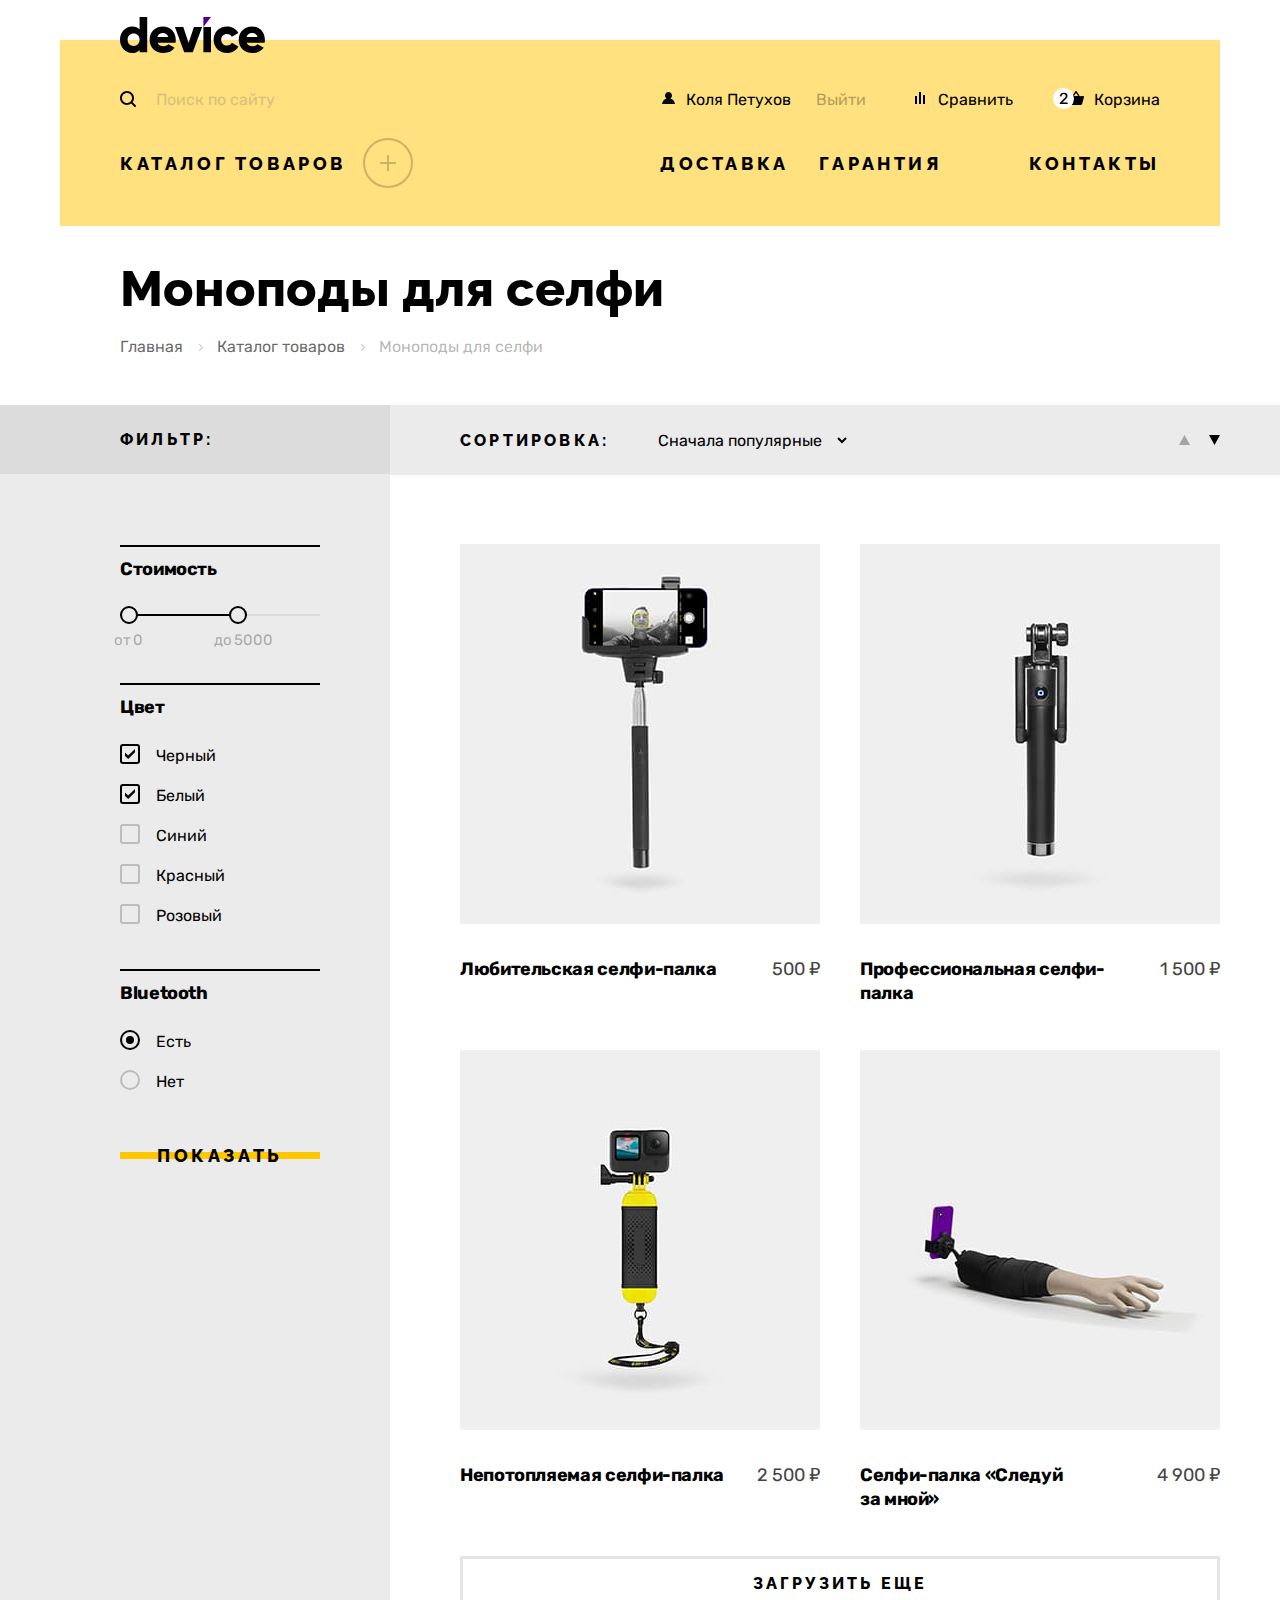
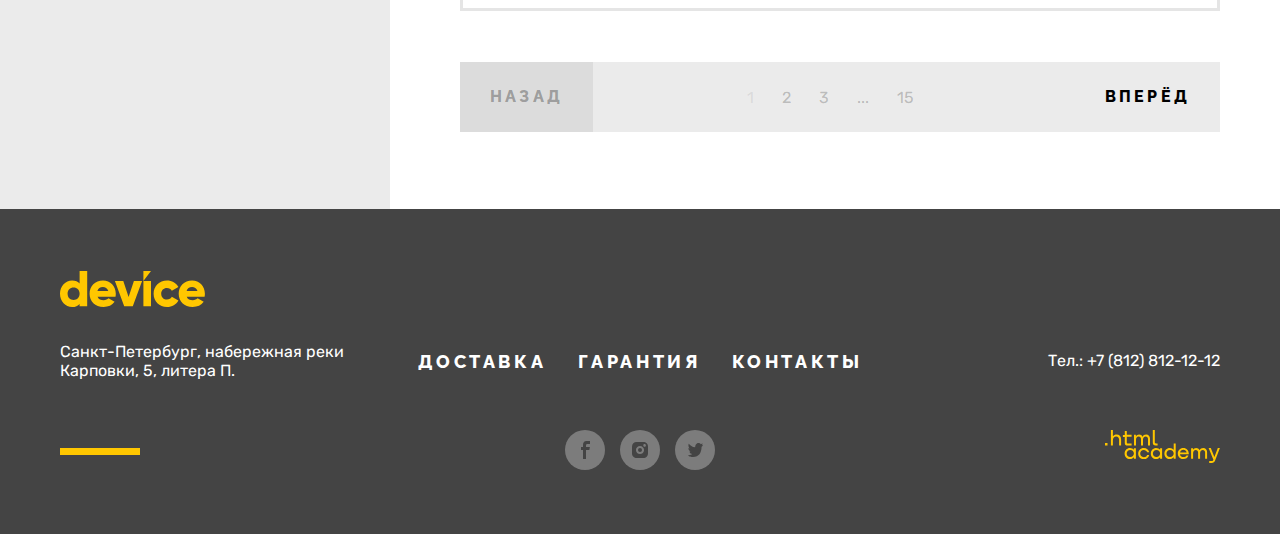
==== commit 2b9a3165: "Сверстала страницу каталога" ====
--- a/catalog.html
+++ b/catalog.html
@@ -140,19 +140,26 @@
           <form class="filters__content filters-catalog" action="https://echo.atmlacademy.ru/" method="get">
             <fieldset class="filters-catalog__group">
               <legend class="filters-catalog__title">Стоимость</legend>
+
               <div class="range">
-                <button class="range__toggle range__toggle_min" type="button">
-                  <span class="visually-hidden">Изменить минимальную цену</span>
-                </button>
-                <button class="range__toggle range__toggle_max" type="button">
-                  <span class="visually-hidden">Изменить максимальную цену</span>
-                </button>
-                <label class="range__toggle-label">
-                  от <input class="range__toggle-input" type="number" name="min-price">
-                </label>
-                <label class="range__toggle-label">
-                  до <input class="range__toggle-input" type="number" name="max-price">
-                </label>
+                <div class="range__scale">
+                  <div class="range__bar" style="width: 127px">
+                    <button class="range__toggle range__toggle_min">
+                      <span class="visually-hidden">Изменить минимальную цену</span>
+                    </button>
+                    <button class="range__toggle range__toggle_max">
+                      <span class="visually-hidden">Изменить максимальную цену</span>
+                    </button>
+                  </div>
+                </div>
+                <div class="range-inputs">
+                  <label class="range-inputs__label">
+                    от <input class="range-inputs__input" type="number" value="0" name="min-price">
+                  </label>
+                  <label class="range-inputs__label">
+                    до <input class="range-inputs__input" type="number" value="5000" name="max-price">
+                  </label>
+                </div>
               </div>
             </fieldset>
 
@@ -161,31 +168,56 @@
               <ul class="control-list">
                 <li class="control-list__item">
                   <label class="checkbox-control">
-                    <input class="checkbox-control__input visually-hidden" type="checkbox" name="black">
+                    <input class="checkbox-control__input visually-hidden" type="checkbox" name="black" checked>
+                    <span class="checkbox-control__mark">
+                      <svg width="10" height="10" viewBox="0 0 10 10" fill="none" xmlns="http://www.w3.org/2000/svg">
+                        <path d="M10 0 3.1 6.6 0 3.6v3.3L3.2 10 10 3.3V0Z"></path>
+                      </svg>
+                    </span>
                     <span class="checkbox-control__label">Черный</span>
                   </label>
                 </li>
                 <li class="control-list__item">
                   <label class="checkbox-control">
-                    <input class="checkbox-control__input visually-hidden" type="checkbox" name="white">
+                    <input class="checkbox-control__input visually-hidden" type="checkbox" name="white" checked>
+                    <span class="checkbox-control__mark">
+                      <svg width="10" height="10" viewBox="0 0 10 10" fill="none" xmlns="http://www.w3.org/2000/svg">
+                        <path d="M10 0 3.1 6.6 0 3.6v3.3L3.2 10 10 3.3V0Z"></path>
+                      </svg>
+                    </span>
                     <span class="checkbox-control__label">Белый</span>
                   </label>
                 </li>
                 <li class="control-list__item">
                   <label class="checkbox-control">
                     <input class="checkbox-control__input visually-hidden" type="checkbox" name="blue">
+                    <span class="checkbox-control__mark">
+                      <svg width="10" height="10" viewBox="0 0 10 10" fill="none" xmlns="http://www.w3.org/2000/svg">
+                        <path d="M10 0 3.1 6.6 0 3.6v3.3L3.2 10 10 3.3V0Z"></path>
+                      </svg>
+                    </span>
                     <span class="checkbox-control__label">Синий</span>
                   </label>
                 </li>
                 <li class="control-list__item">
                   <label class="checkbox-control">
                     <input class="checkbox-control__input visually-hidden" type="checkbox" name="red">
+                    <span class="checkbox-control__mark">
+                      <svg width="10" height="10" viewBox="0 0 10 10" fill="none" xmlns="http://www.w3.org/2000/svg">
+                        <path d="M10 0 3.1 6.6 0 3.6v3.3L3.2 10 10 3.3V0Z"></path>
+                      </svg>
+                    </span>
                     <span class="checkbox-control__label">Красный</span>
                   </label>
                 </li>
                 <li class="control-list__item">
                   <label class="checkbox-control">
                     <input class="checkbox-control__input visually-hidden" type="checkbox" name="pink">
+                    <span class="checkbox-control__mark">
+                      <svg width="10" height="10" viewBox="0 0 10 10" fill="none" xmlns="http://www.w3.org/2000/svg">
+                        <path d="M10 0 3.1 6.6 0 3.6v3.3L3.2 10 10 3.3V0Z"></path>
+                      </svg>
+                    </span>
                     <span class="checkbox-control__label">Розовый</span>
                   </label>
                 </li>
@@ -197,13 +229,15 @@
               <ul class="control-list">
                 <li class="control-list__item">
                   <label class="control-radio">
-                    <input class="control-radio__input visually-hidden" type="radio" name="Bluetooth" value="yes">
+                    <input class="control-radio__input visually-hidden" type="radio" name="Bluetooth" value="yes" checked>
+                    <span class="control-radio__mark"></span>
                     <span class="control-radio__label">Есть</span>
                   </label>
                 </li>
                 <li class="control-list__item">
                   <label class="control-radio">
                     <input class="control-radio__input visually-hidden" type="radio" name="Bluetooth" value="no">
+                    <span class="control-radio__mark"></span>
                     <span class="control-radio__label">Нет</span>
                   </label>
                 </li>
@@ -367,7 +401,9 @@
             <a class="footer-social__btn" href="https://www.instagram.com/htmlacademy/">
               <svg aria-hidden="true" focusable="false" width="16" height="16" xmlns="http://www.w3.org/2000/svg">
                 <path d="M8 10a2 2 0 1 0 0-4 2 2 0 0 0 0 4Z"></path>
-                <path d="M14.7 1.3c-.9-.9-2-1.3-3.4-1.3H4.7C1.9 0 0 1.9 0 4.7v6.6c0 1.4.4 2.6 1.4 3.4.9.9 2 1.3 3.3 1.3h6.6c1.4 0 2.6-.4 3.4-1.3.8-.9 1.3-2 1.3-3.4V4.7c0-1.4-.4-2.6-1.3-3.4ZM8 12.1c-2.2 0-4.1-1.8-4.1-4.1S5.8 3.9 8 3.9c2.2 0 4.1 1.8 4.1 4.1s-1.9 4.1-4.1 4.1Zm4.6-7.4c-.7 0-1.3-.5-1.3-1.3s.5-1.3 1.3-1.3c.7 0 1.3.6 1.3 1.3 0 .7-.6 1.3-1.3 1.3Z"></path>
+                <path
+                  d="M14.7 1.3c-.9-.9-2-1.3-3.4-1.3H4.7C1.9 0 0 1.9 0 4.7v6.6c0 1.4.4 2.6 1.4 3.4.9.9 2 1.3 3.3 1.3h6.6c1.4 0 2.6-.4 3.4-1.3.8-.9 1.3-2 1.3-3.4V4.7c0-1.4-.4-2.6-1.3-3.4ZM8 12.1c-2.2 0-4.1-1.8-4.1-4.1S5.8 3.9 8 3.9c2.2 0 4.1 1.8 4.1 4.1s-1.9 4.1-4.1 4.1Zm4.6-7.4c-.7 0-1.3-.5-1.3-1.3s.5-1.3 1.3-1.3c.7 0 1.3.6 1.3 1.3 0 .7-.6 1.3-1.3 1.3Z">
+                </path>
               </svg>
               <span class="visually-hidden">Инстаграм</span>
             </a>
@@ -375,7 +411,9 @@
           <li class="footer-social__item">
             <a class="footer-social__btn" href="https://twitter.com/htmlacademy_ru">
               <svg aria-hidden="true" focusable="false" width="15" height="14" xmlns="http://www.w3.org/2000/svg">
-                <path d="M9.7.1c1.5-.5 2.6.3 3.2 1.1.5-.2 1.1-.4 1.7-.6 0 .8-.5 1.4-.8 1.6.7.2 1.2-.4 1.2-.4-.1.9-.9 1.7-1.4 1.9-.2 6.3-2.8 10.4-8.9 10.3h-.4C4 14 .6 13.6 0 12.2c2 .2 3.4-.4 4.1-1.1-.8-.3-2.4-.4-2.6-2.8.3.2.5.3 1.1.2C1.5 7.7.3 7 .4 5c.3.3.9.5 1.2.4C1 5.2-.2 2.3.8.8c1.6 1.7 3.3 3.4 6.3 3.5.2-2.1 1-3.5 2.6-4.2Z"></path>
+                <path
+                  d="M9.7.1c1.5-.5 2.6.3 3.2 1.1.5-.2 1.1-.4 1.7-.6 0 .8-.5 1.4-.8 1.6.7.2 1.2-.4 1.2-.4-.1.9-.9 1.7-1.4 1.9-.2 6.3-2.8 10.4-8.9 10.3h-.4C4 14 .6 13.6 0 12.2c2 .2 3.4-.4 4.1-1.1-.8-.3-2.4-.4-2.6-2.8.3.2.5.3 1.1.2C1.5 7.7.3 7 .4 5c.3.3.9.5 1.2.4C1 5.2-.2 2.3.8.8c1.6 1.7 3.3 3.4 6.3 3.5.2-2.1 1-3.5 2.6-4.2Z">
+                </path>
               </svg>
               <span class="visually-hidden">Твитер</span>
             </a>
@@ -384,7 +422,9 @@
 
         <a class="logo-academy" href="https://htmlacademy.ru/">
           <svg aria-hidden="true" focusable="false" width="115" height="34" xmlns="http://www.w3.org/2000/svg">
-            <path d="M0 12.9v2.6h2.5v-2.6H0Zm11.6-8.4c-1.6 0-2.8.7-3.6 1.7h-.1V0h-2v15.5h2v-5.3c0-2.1 1.3-3.6 3.3-3.6 1.8 0 2.9 1.4 2.9 3.2v5.7h2V9.4c.1-3-1.8-4.9-4.5-4.9Zm15 .3h-4.8V1.1h-2v3.8h-1.9v2h1.9v6c0 1.7 1 2.7 2.7 2.7h4.1v-2h-3.7c-.7 0-1.1-.4-1.1-1.1V6.8h4.8v-2Zm14.5-.2c-1.6 0-2.9.8-3.5 2.1h-.1c-.6-1.2-1.8-2.1-3.4-2.1-1.4 0-2.5.8-3.1 1.8h-.1V4.8H29v10.6h2V10c0-2 1-3.5 2.6-3.5 1.5 0 2.4 1 2.4 2.6v6.3h2V9.8c0-2.4 1.4-3.3 2.6-3.3 1.5 0 2.4 1 2.4 2.6v6.3h2V8.9c.1-2.5-1.4-4.3-3.9-4.3Zm6.7 8.1c0 1.7 1 2.7 2.8 2.7h2v-2h-1.7c-.7 0-1.1-.4-1.1-1.1V0h-2v12.7Zm-18.9 7c-.9-1.1-2.2-1.8-3.9-1.8-3.1 0-5.4 2.3-5.4 5.6s2.3 5.6 5.4 5.6c1.8 0 3-.8 3.8-1.9h.1v1.6h2V18.2h-2v1.5Zm-3.6 7.4c-2.2 0-3.6-1.6-3.6-3.6s1.4-3.6 3.6-3.6 3.6 1.6 3.6 3.6c0 1.9-1.4 3.6-3.6 3.6ZM44.2 22c-.5-2.4-2.6-4.1-5.4-4.1-3.4 0-5.6 2.5-5.6 5.6 0 3.1 2.2 5.6 5.6 5.6 2.8 0 4.9-1.8 5.4-4.2h-2.1c-.4 1.3-1.7 2.3-3.3 2.3-2.2 0-3.6-1.6-3.6-3.6s1.4-3.6 3.6-3.6c1.6 0 2.8 1 3.3 2.2h2.1V22Zm10.9-2.3c-.9-1.1-2.2-1.8-3.9-1.8-3.1 0-5.4 2.3-5.4 5.6s2.3 5.6 5.4 5.6c1.8 0 3-.8 3.8-1.9h.1v1.6h2V18.2h-2v1.5Zm-3.6 7.4c-2.2 0-3.6-1.6-3.6-3.6s1.4-3.6 3.6-3.6 3.6 1.6 3.6 3.6c0 1.9-1.5 3.6-3.6 3.6Zm17.2-7.3c-.9-1.1-2.2-1.9-3.9-1.9-3.1 0-5.4 2.3-5.4 5.6s2.2 5.6 5.4 5.6c1.7 0 3-.8 3.8-1.8h.1v1.5h2V13.4h-2v6.4Zm-3.6 7.3c-2.2 0-3.6-1.6-3.6-3.6s1.4-3.6 3.6-3.6 3.6 1.6 3.6 3.6c-.1 2-1.5 3.6-3.6 3.6Zm13.2-9.2c-3.3 0-5.5 2.5-5.5 5.6 0 3 2.1 5.6 5.5 5.6 2.5 0 4.5-1.3 5.2-3.6h-2.1c-.5 1-1.6 1.6-3 1.6-1.9 0-3.3-1.3-3.4-2.9h8.8c.2-3.6-2-6.3-5.5-6.3Zm0 1.9c1.7 0 3 1 3.3 2.6h-6.5c.3-1.5 1.5-2.6 3.2-2.6Zm19.9-1.9c-1.6 0-2.9.8-3.6 2h-.1c-.6-1.2-1.8-2-3.4-2-1.4 0-2.5.7-3.1 1.8v-1.5h-1.9v10.6h2v-5.4c0-2 1-3.4 2.6-3.5 1.5 0 2.4 1 2.4 2.6v6.3h2v-5.6c0-2.4 1.4-3.3 2.6-3.3 1.5 0 2.4 1 2.4 2.6v6.3h2v-6.5c.1-2.6-1.4-4.4-3.9-4.4Zm11.2 9.1-3.6-8.9h-2.2l4.8 11.6c-.3.9-.7 1.2-1.7 1.2h-2.5v2h2.5c1.8 0 2.8-.8 3.5-2.6l4.7-12.2h-2.1l-3.4 8.9Z"></path>
+            <path
+              d="M0 12.9v2.6h2.5v-2.6H0Zm11.6-8.4c-1.6 0-2.8.7-3.6 1.7h-.1V0h-2v15.5h2v-5.3c0-2.1 1.3-3.6 3.3-3.6 1.8 0 2.9 1.4 2.9 3.2v5.7h2V9.4c.1-3-1.8-4.9-4.5-4.9Zm15 .3h-4.8V1.1h-2v3.8h-1.9v2h1.9v6c0 1.7 1 2.7 2.7 2.7h4.1v-2h-3.7c-.7 0-1.1-.4-1.1-1.1V6.8h4.8v-2Zm14.5-.2c-1.6 0-2.9.8-3.5 2.1h-.1c-.6-1.2-1.8-2.1-3.4-2.1-1.4 0-2.5.8-3.1 1.8h-.1V4.8H29v10.6h2V10c0-2 1-3.5 2.6-3.5 1.5 0 2.4 1 2.4 2.6v6.3h2V9.8c0-2.4 1.4-3.3 2.6-3.3 1.5 0 2.4 1 2.4 2.6v6.3h2V8.9c.1-2.5-1.4-4.3-3.9-4.3Zm6.7 8.1c0 1.7 1 2.7 2.8 2.7h2v-2h-1.7c-.7 0-1.1-.4-1.1-1.1V0h-2v12.7Zm-18.9 7c-.9-1.1-2.2-1.8-3.9-1.8-3.1 0-5.4 2.3-5.4 5.6s2.3 5.6 5.4 5.6c1.8 0 3-.8 3.8-1.9h.1v1.6h2V18.2h-2v1.5Zm-3.6 7.4c-2.2 0-3.6-1.6-3.6-3.6s1.4-3.6 3.6-3.6 3.6 1.6 3.6 3.6c0 1.9-1.4 3.6-3.6 3.6ZM44.2 22c-.5-2.4-2.6-4.1-5.4-4.1-3.4 0-5.6 2.5-5.6 5.6 0 3.1 2.2 5.6 5.6 5.6 2.8 0 4.9-1.8 5.4-4.2h-2.1c-.4 1.3-1.7 2.3-3.3 2.3-2.2 0-3.6-1.6-3.6-3.6s1.4-3.6 3.6-3.6c1.6 0 2.8 1 3.3 2.2h2.1V22Zm10.9-2.3c-.9-1.1-2.2-1.8-3.9-1.8-3.1 0-5.4 2.3-5.4 5.6s2.3 5.6 5.4 5.6c1.8 0 3-.8 3.8-1.9h.1v1.6h2V18.2h-2v1.5Zm-3.6 7.4c-2.2 0-3.6-1.6-3.6-3.6s1.4-3.6 3.6-3.6 3.6 1.6 3.6 3.6c0 1.9-1.5 3.6-3.6 3.6Zm17.2-7.3c-.9-1.1-2.2-1.9-3.9-1.9-3.1 0-5.4 2.3-5.4 5.6s2.2 5.6 5.4 5.6c1.7 0 3-.8 3.8-1.8h.1v1.5h2V13.4h-2v6.4Zm-3.6 7.3c-2.2 0-3.6-1.6-3.6-3.6s1.4-3.6 3.6-3.6 3.6 1.6 3.6 3.6c-.1 2-1.5 3.6-3.6 3.6Zm13.2-9.2c-3.3 0-5.5 2.5-5.5 5.6 0 3 2.1 5.6 5.5 5.6 2.5 0 4.5-1.3 5.2-3.6h-2.1c-.5 1-1.6 1.6-3 1.6-1.9 0-3.3-1.3-3.4-2.9h8.8c.2-3.6-2-6.3-5.5-6.3Zm0 1.9c1.7 0 3 1 3.3 2.6h-6.5c.3-1.5 1.5-2.6 3.2-2.6Zm19.9-1.9c-1.6 0-2.9.8-3.6 2h-.1c-.6-1.2-1.8-2-3.4-2-1.4 0-2.5.7-3.1 1.8v-1.5h-1.9v10.6h2v-5.4c0-2 1-3.4 2.6-3.5 1.5 0 2.4 1 2.4 2.6v6.3h2v-5.6c0-2.4 1.4-3.3 2.6-3.3 1.5 0 2.4 1 2.4 2.6v6.3h2v-6.5c.1-2.6-1.4-4.4-3.9-4.4Zm11.2 9.1-3.6-8.9h-2.2l4.8 11.6c-.3.9-.7 1.2-1.7 1.2h-2.5v2h2.5c1.8 0 2.8-.8 3.5-2.6l4.7-12.2h-2.1l-3.4 8.9Z">
+            </path>
           </svg>
           <span class="visually-hidden">Сделано в html-academy</span>
         </a>
--- a/style/style.css
+++ b/style/style.css
@@ -1896,7 +1896,7 @@
 }
 
 .filters__content {
-    padding: 71px 69px 77px 59px;
+    padding: 71px 70px 77px 59px;
 }
 
 .filters__header,
@@ -1904,6 +1904,12 @@
     width: 330px;
     box-sizing: border-box;
     padding-left: 60px;
+}
+
+.filters-catalog__group {
+    margin: 0 0 34px 0;
+    padding: 0;
+    border: none;
 }
 
 .filters__title {
@@ -1919,32 +1925,276 @@
 }
 
 .filters-catalog__title {
+    display: block;
+    width: 100%;
+    margin: 0 0 29px 0;
+    padding: 12px 0 0 0;
     font-weight: 700;
     font-size: 18px;
     line-height: 20px;
     letter-spacing: -0.02em;
     color: #000000;
-}
-
-.range__toggle-label {
+    border-top: 2px solid #000000;
+}
+
+.range__scale {
+    position: relative;
+    height: 2px;
+    margin: 6px 0 15px 0;
+    background-color: #DCDCDC;
+}
+
+.range__bar {
+    position: absolute;
+    height: 2px;
+    background-color: #000000;
+}
+
+.range__toggle {
+    position: absolute;
+    width: 18px;
+    height: 18px;
+    background-color: #EBEBEB;
+    border: 2px solid #000000;
+    border-radius: 50%;
+    cursor: pointer;
+    outline: none;
+}
+
+.range__toggle_min {
+    top: -8px;
+    left: 0;
+}
+
+.range__toggle_max {
+    top: -8px;
+    right: 0;
+}
+
+.range__toggle:focus {
+    border: 2px solid #AF4FFF;
+}
+
+.range__toggle:active {
+    background-color: #000000;
+    border: 2px solid #000000;
+}
+
+.range-inputs {
+    display: flex;
+}
+
+.range-inputs__label {
+    display: flex;
+    margin: 0 10px 0 -6px;
     font-size: 15px;
     line-height: 18px;
     text-align: center;
+    color: rgba(0, 0, 0, 0.3);
+}
+
+.range-inputs__input {
+    width: 100%;
+    margin-right: 5px;
+    padding: 0 2px;
+    font-family: "Rubik", "Arial", sans-serif;
+    font-weight: 400;
+    font-size: 15px;
+    line-height: 18px;
+    color: rgba(0, 0, 0, 0.3);
+    background-color: transparent;
+    border: none;
+}
+
+.range-inputs__input::-webkit-outer-spin-button,
+.range-inputs__input::-webkit-inner-spin-button {
+    appearance: none;
+    margin: 0;
+}
+.range-inputs__input:focus {
+    color: rgba(175, 79, 255, 0.3);
+    outline: none;
+}
+
+.range-inputs__input:active {
+    color: #000000;
+    outline: none;
+}
+
+.control-list {
+    list-style: none;
+    margin: 0;
+    padding: 0 0 10px 0;
 }
 
 .control-list__item {
-    list-style: none;
+    margin-bottom: 21px;
+}
+
+.control-list__item:last-child {
+    margin-bottom: 0;
 }
 
 .checkbox-control {
-    color: #000000;
+    position: relative;
+    display: block;
+    padding-left: 36px;
     font-size: 16px;
-    line-height: 19px;  
+    line-height: 19px; 
+    color: #000000; 
+    cursor: pointer;
+}
+
+.checkbox-control__mark {
+    position: absolute;
+    top: -2px;
+    left: 0;
+    display: flex;
+    justify-content: center;
+    align-items: center;
+    width: 20px;
+    height: 20px;
+    box-sizing: border-box;
+    border: 2px solid #000000;
+    border-radius: 3px;
+    opacity: 0.2;
+}
+
+.checkbox-control__mark svg {
+    display: none;
+    fill: #000000;
+}
+
+.checkbox-control__input:checked ~ .checkbox-control__mark svg {
+    display: block;
+}
+
+.checkbox-control__input:checked ~ .checkbox-control__mark {
+    opacity: 1;
+}
+
+.checkbox-control__input:focus ~ .checkbox-control__label {
+    color: #AF4FFF;
+}
+
+.checkbox-control__input:focus ~ .checkbox-control__mark {
+    opacity: 1;
+    border-color: #AF4FFF;
+}
+
+.checkbox-control__input:focus ~ .checkbox-control__mark svg {
+    fill: #AF4FFF;
+}
+
+.checkbox-control__input:hover ~ .checkbox-control__label,
+.checkbox-control__input:hover ~ .checkbox-control__mark, 
+.checkbox-control__input:hover ~ .checkbox-control__mark svg {
+    opacity: 0.5;
+}
+
+.checkbox-control__input:active ~ .checkbox-control__label,
+.checkbox-control__input:active ~ .checkbox-control__mark, 
+.checkbox-control__input:active ~ .checkbox-control__mark svg {
+    opacity: 0.2;
+}
+
+
+.control-radio {
+    position: relative;
+    display: block;
+    padding-left: 36px;
+    font-size: 16px;
+    line-height: 19px; 
+    color: #000000;
+    cursor: pointer; 
+}
+
+.control-radio__mark {
+    position: absolute;
+    top: -2px;
+    left: 0;
+    display: flex;
+    justify-content: center;
+    align-items: center;
+    width: 20px;
+    height: 20px;
+    box-sizing: border-box;
+    border: 2px solid #000000;
+    border-radius: 50%;
+    opacity: 0.2;
+}
+
+.control-radio__mark::before {
+    content: "";
+    display: none;
+    width: 8px;
+    height: 8px;
+    background-color: #000000;
+    border-radius: 50%;
 }
 
 .control-radio__label {
     font-size: 16px;
     line-height: 19px;
+    color: #000000;
+}
+
+.control-radio__input:checked ~ .control-radio__mark::before {
+    display: block;
+}
+
+.control-radio__input:checked ~ .control-radio__mark {
+    opacity: 1;
+}
+
+
+.control-radio__input:focus ~ .control-radio__label {
+    color: #AF4FFF;
+}
+
+.control-radio__input:focus ~ .control-radio__mark {
+    opacity: 1;
+    border-color: #AF4FFF;
+}
+
+.control-radio__input:focus ~ .control-radio__mark::before {
+    background-color: #AF4FFF;
+}
+
+.control-radio__input:hover ~ .control-radio__label,
+.control-radio__input:hover ~ .control-radio__mark, 
+.control-radio__input:hover ~ .control-radio__mark::before {
+    opacity: 0.5;
+}
+
+.control-radio__input:active ~ .control-radio__label,
+.control-radio__input:active ~ .control-radio__mark, 
+.control-radio__input:active ~ .control-radio__mark::before  {
+    opacity: 0.2;
+}
+
+.filters-catalog__btn {
+    padding: 10px;
+    display: block;
+    width: 200px;
+    height: 40px;
+    background-image: linear-gradient(to bottom, transparent 17px, #FFC700 17px, #FFC700 24px, transparent 24px, transparent);
+    outline: none;
+    cursor: pointer;
+}
+
+.filters-catalog__btn:focus {
+    background-image: linear-gradient(to bottom, transparent 17px, #AF4FFF 17px, #AF4FFF 24px, transparent 24px, transparent);
+}
+
+.filters-catalog__btn:hover {
+    background-color: #FFC700;
+}
+
+.filters-catalog__btn:active {
+    color: rgba(0, 0, 0, 0.3);
+    background-color: #FFC700;
+    background-image: none;
 }
 
 .products-sort {
@@ -2078,6 +2328,7 @@
 }
 
 .products {
+
     flex-grow: 1;
     flex-basis: 830px;
 }
@@ -2124,30 +2375,6 @@
 }
 
 .product-card__img {
-    display: block;
-}
-
-.product-card__picture::before {
-    position: absolute;
-    top: 0;
-    left: 0;
-    content: "";
-    display: none;
-    width: 360px;
-    height: 380px;
-    background-color: rgba(240, 240, 240, 0.8);
-    background-position: center;
-}
-
-.product-card:focus .product-card__picture {
-    outline: 5px solid #AF4FFF;
-}
-
-.product-card:hover .product-card__picture::before {
-    display: block;
-}
-
-.product-card:hover .product-card__btn {
     display: block;
 }
 
@@ -2162,10 +2389,34 @@
     background-image: linear-gradient(to bottom, transparent 17px, #FFC700 17px, #FFC700 25px, transparent 25px, transparent);
 }
 
+.product-card_new::after {
+    position: absolute;
+    top: 27px;
+    right: 27px;
+    content: "";
+    display: block;
+    width: 60px;
+    height: 60px;
+    background-image: url(../images/products/new.svg);
+}
+
+.product-card__picture::before {
+    position: absolute;
+    top: 0;
+    left: 0;
+    content: "";
+    display: none;
+    width: 360px;
+    height: 380px;
+    background-color: rgba(240, 240, 240, 0.8);
+    background-position: center;
+}
+
 .product-card__info {
     display: flex;
     justify-content: space-between;
     align-items: baseline;
+    color: #000000;
 }
 
 .product-card__title {
@@ -2177,7 +2428,6 @@
     font-size: 18px;
     line-height: 24px;
     letter-spacing: -0.02em;
-    color: #000000;
 }
 
 .product-card__price {
@@ -2188,15 +2438,46 @@
     color: #444444;
 }
 
-.product-card_new::after {
-    position: absolute;
-    top: 27px;
-    right: 27px;
-    content: "";
-    display: block;
-    width: 60px;
-    height: 60px;
-    background-image: url(../images/products/new.svg);
+.product-card:focus .product-card__picture {
+    outline: 5px solid #AF4FFF;
+}
+
+.product-card:focus .product-card__info {
+    color: #AF4FFF;
+}
+
+.product-card:focus .product-card__price {
+    color: #AF4FFF;
+}
+
+ .product-card:hover .product-card__picture::before {
+    display: block;
+}
+
+.product-card:hover .product-card__btn {
+    display: block;
+}
+
+.product-card_new:hover::after {
+    opacity: 0.3;
+}
+
+.product-card:active .product-card__picture {
+    outline: none;
+}
+.product-card:active .product-card__price {
+    color: #444444;
+}
+.product-card:active .product-card__info {
+    color: #000000;
+}
+
+.product-card__btn:hover {
+    background-color: #FFC700;
+}
+
+.product-card__btn:active {
+    color: rgba(0, 0, 0, 0.3);
 }
 
 .products__show-more {
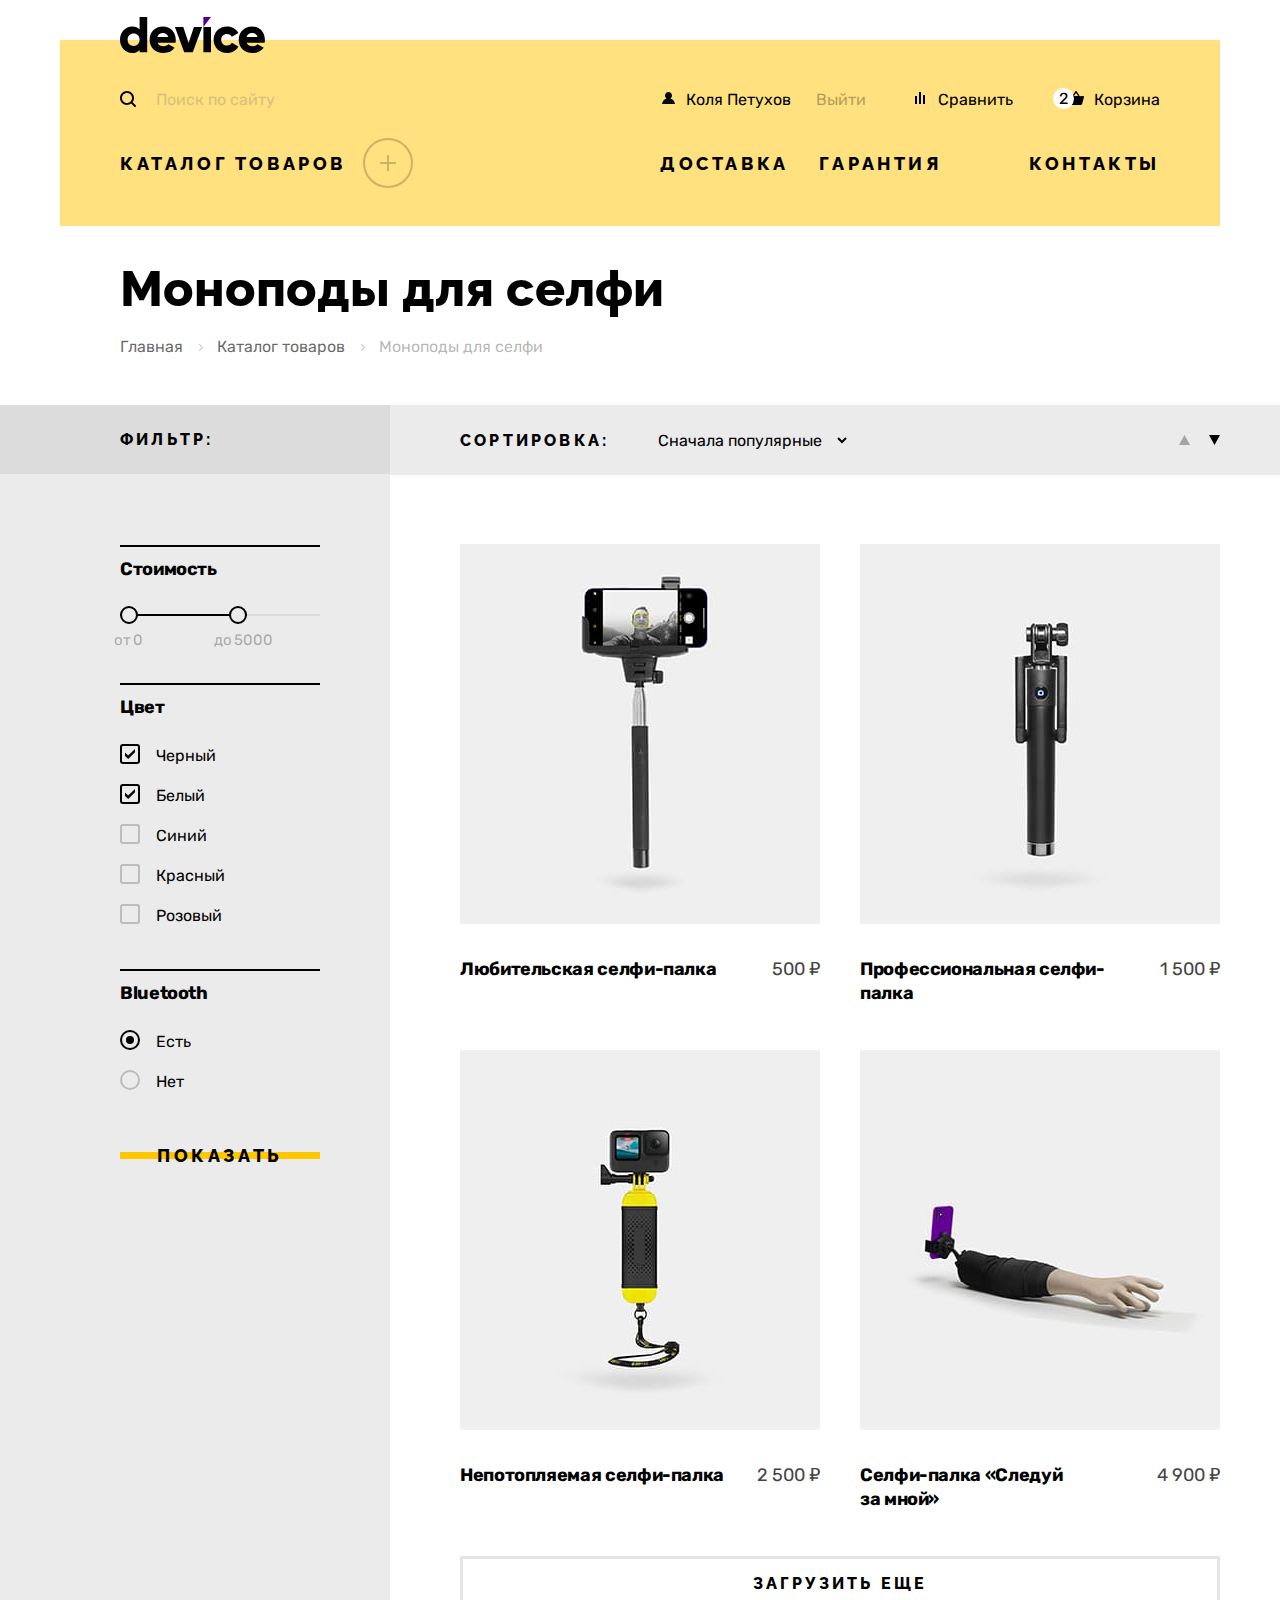
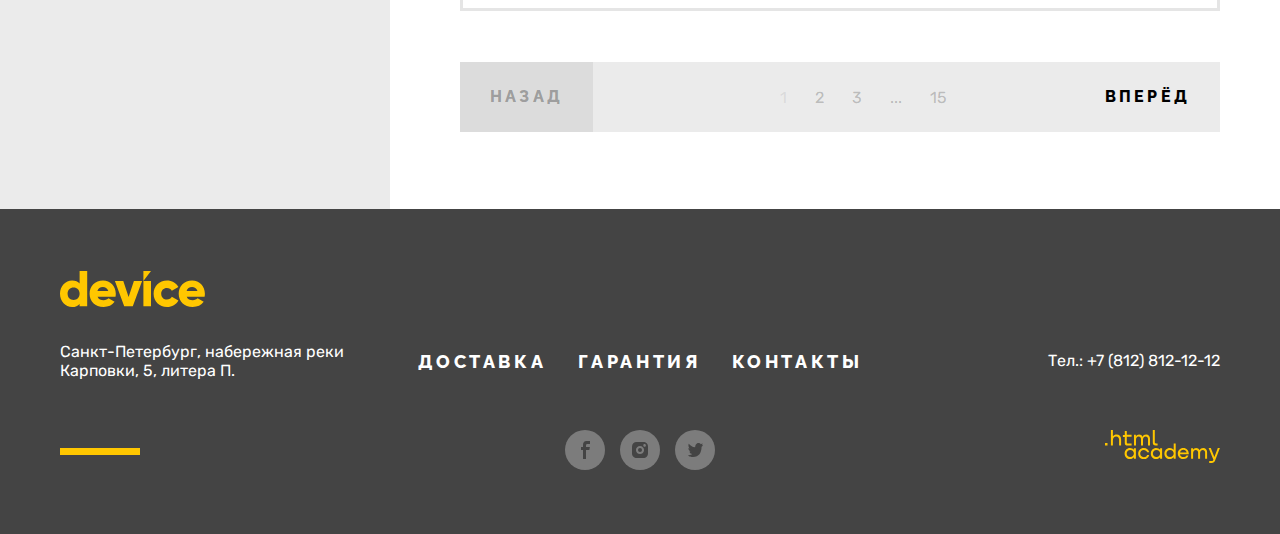
==== commit 68d378ec: "Изменения по замечаниям" ====
--- a/catalog.html
+++ b/catalog.html
@@ -4,6 +4,8 @@
 <head>
   <meta charset="utf-8">
   <title>HTML Academy: Девайс</title>
+  <link rel="icon" href="favicon.ico">
+  <link rel="icon" type="image/png" sizes="32x32" href="images/favicon-32.png">
   <link rel="stylesheet" href="style/style.css">
 </head>
 
@@ -39,7 +41,7 @@
             <ul class="popup-basket__list">
               <li class="popup-basket__item">
                 <a class="popup-basket__link" href="#">
-                  <img class="popup-basket__img" src="images/products/product-1.jpg" width="41" height="43">
+                  <img class="popup-basket__img" src="images/products/product-1.jpg" width="41" height="43" alt="Любительская селфи-палка">
                   <p class="popup-basket__text">Любительская селфи-палка</p>
                 </a>
                 <button class="popup-basket__item_btn" type="submit">
@@ -48,7 +50,7 @@
               </li>
               <li class="popup-basket__item">
                 <a class="popup-basket__link" href="#">
-                  <img class="popup-basket__img" src="images/products/product-2.jpg" width="41" height="43">
+                  <img class="popup-basket__img" src="images/products/product-2.jpg" width="41" height="43" alt="Профессиональная селфи-палка">
                   <p class="popup-basket__text">Профессиональная селфи-палка</p>
                 </a>
                 <button class="popup-basket__item_btn" type="submit">
@@ -325,7 +327,7 @@
                     <span class="product-card__btn btn">Подробнее</span>
                   </div>
                   <div class="product-card__info">
-                    <h3 class="product-card__title">Селфи-палка «Следуй за&nbsp;мной»</h3>
+                    <h3 class="product-card__title">Селфи-палка &laquo;Следуй за&nbsp;мной&raquo;</h3>
                     <b class="product-card__price">4 900 ₽</b>
                   </div>
                 </a>
--- a/style/style.css
+++ b/style/style.css
@@ -2561,7 +2561,7 @@
     display: flex;
     justify-content: space-between;
     align-items: center;
-    margin: 0;
+    margin: 0 0 0 65px;
     padding: 0; 
 }
 
@@ -2683,7 +2683,7 @@
 .delivery-form__item_email .form-input__wrapper::before {
     width: 15px;
     height: 12px;
-    background-image: url(../images/modal_window/mail_1.svg);
+    background-image: url(../images/modal_window/mail-1.svg);
 }
 
 .delivery-form__item_product {
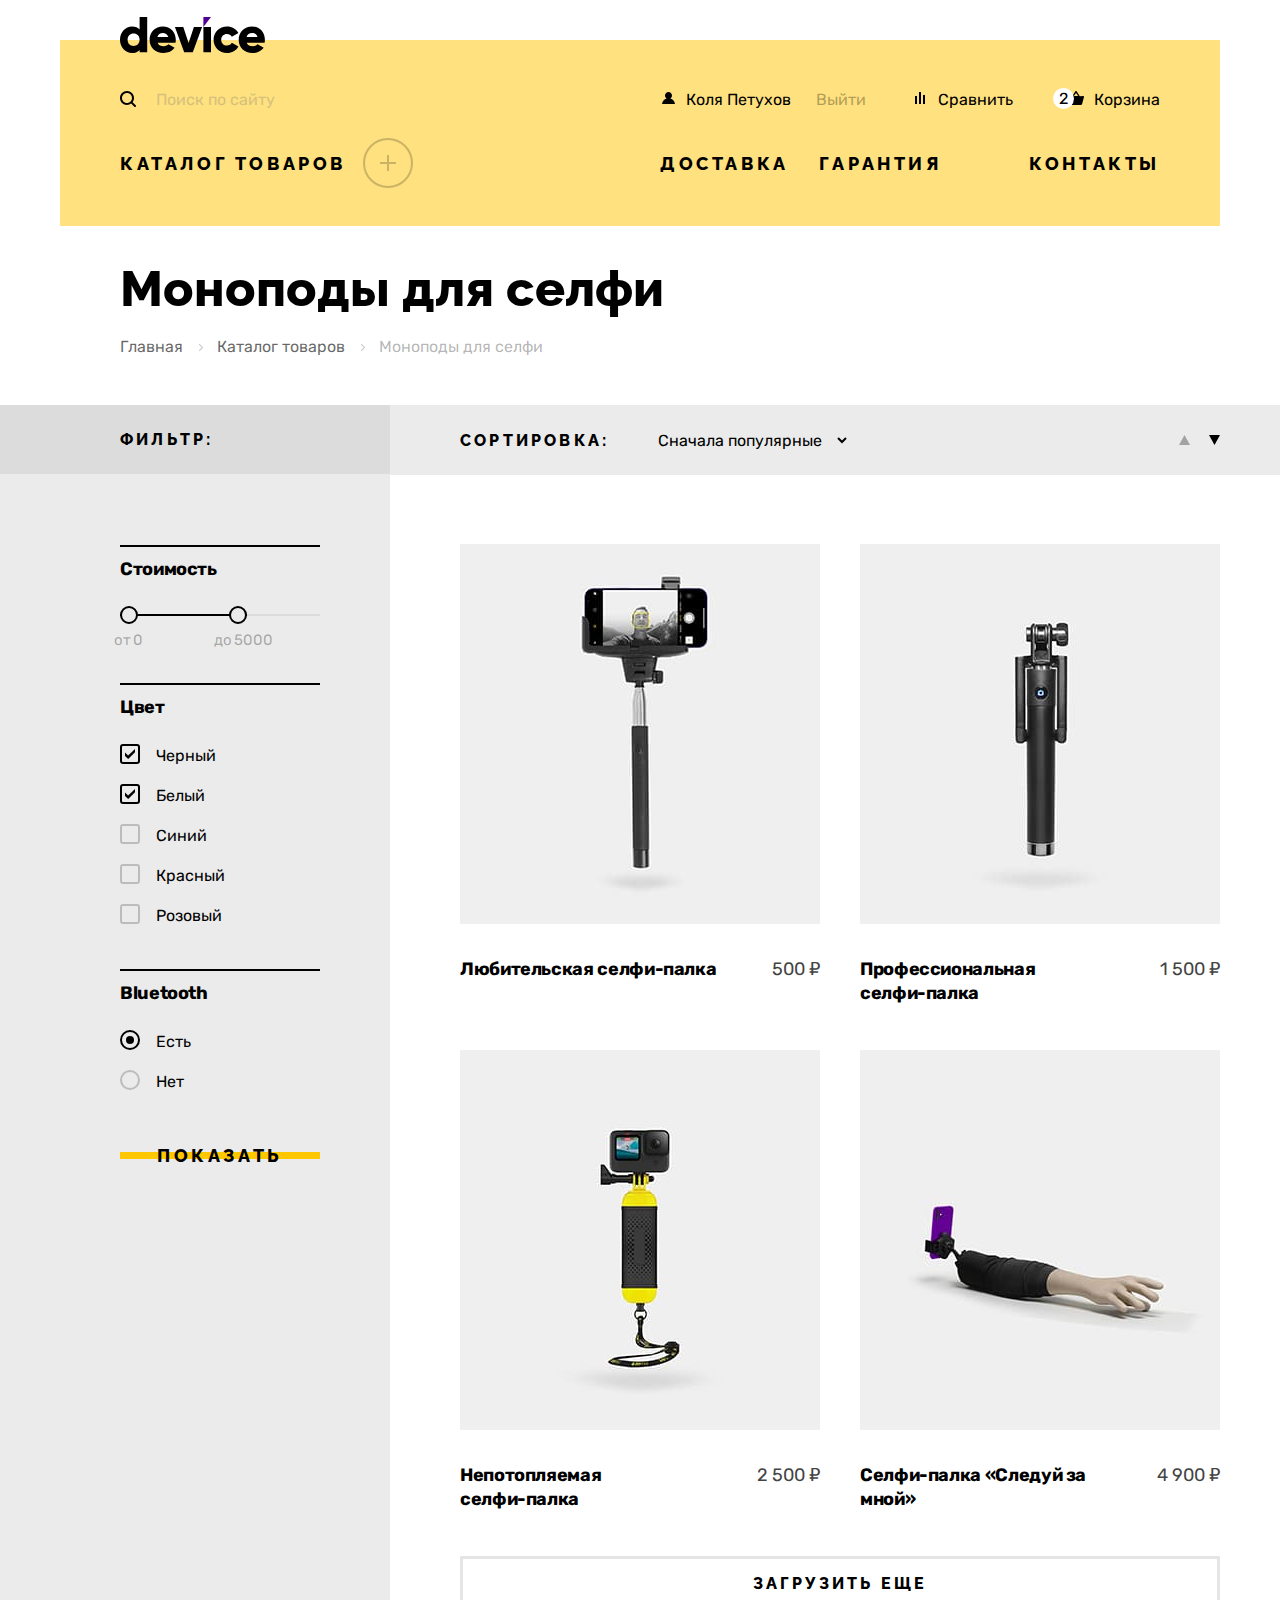
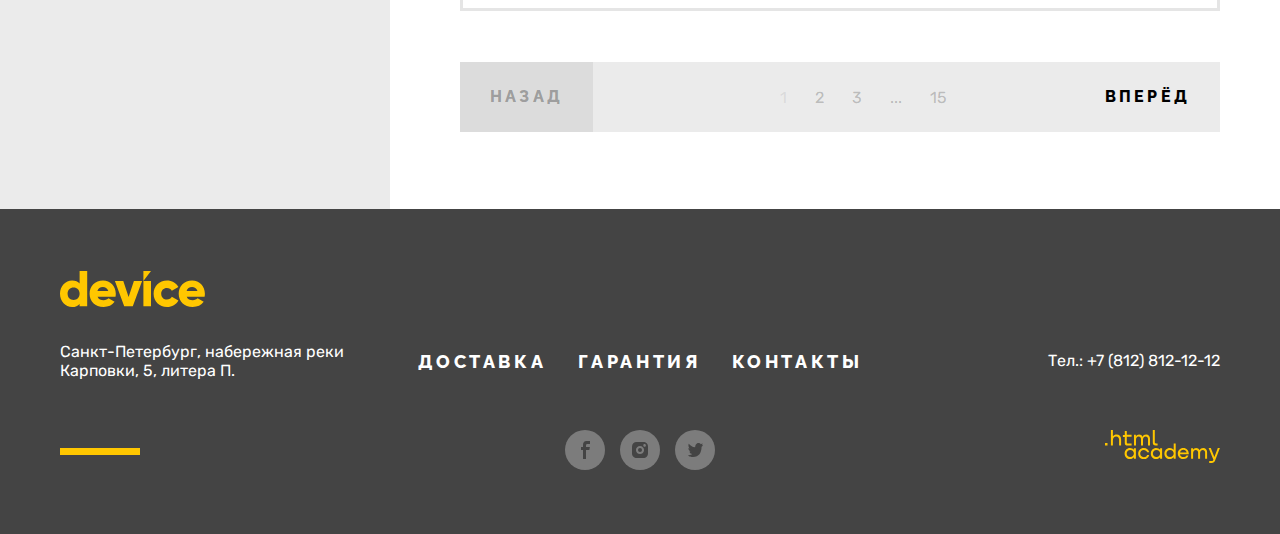
==== commit 46a20aa9: "Добавила переносы с помощью <br>" ====
--- a/catalog.html
+++ b/catalog.html
@@ -299,7 +299,7 @@
                     <span class="product-card__btn btn">Подробнее</span>
                   </div>
                   <div class="product-card__info">
-                    <h3 class="product-card__title">Профессиональная селфи-палка</h3>
+                    <h3 class="product-card__title">Профессиональная<br>селфи-палка</h3>
                     <b class="product-card__price">1 500 ₽</b>
                   </div>
                 </a>
@@ -313,7 +313,7 @@
                     <span class="product-card__btn btn">Подробнее</span>
                   </div>
                   <div class="product-card__info">
-                    <h3 class="product-card__title">Непотопляемая селфи-палка</h3>
+                    <h3 class="product-card__title">Непотопляемая<br>селфи-палка</h3>
                     <b class="product-card__price">2 500 ₽</b>
                   </div>
                 </a>
@@ -327,7 +327,7 @@
                     <span class="product-card__btn btn">Подробнее</span>
                   </div>
                   <div class="product-card__info">
-                    <h3 class="product-card__title">Селфи-палка &laquo;Следуй за&nbsp;мной&raquo;</h3>
+                    <h3 class="product-card__title">Селфи-палка &laquo;Следуй за<br>мной&raquo;</h3>
                     <b class="product-card__price">4 900 ₽</b>
                   </div>
                 </a>
